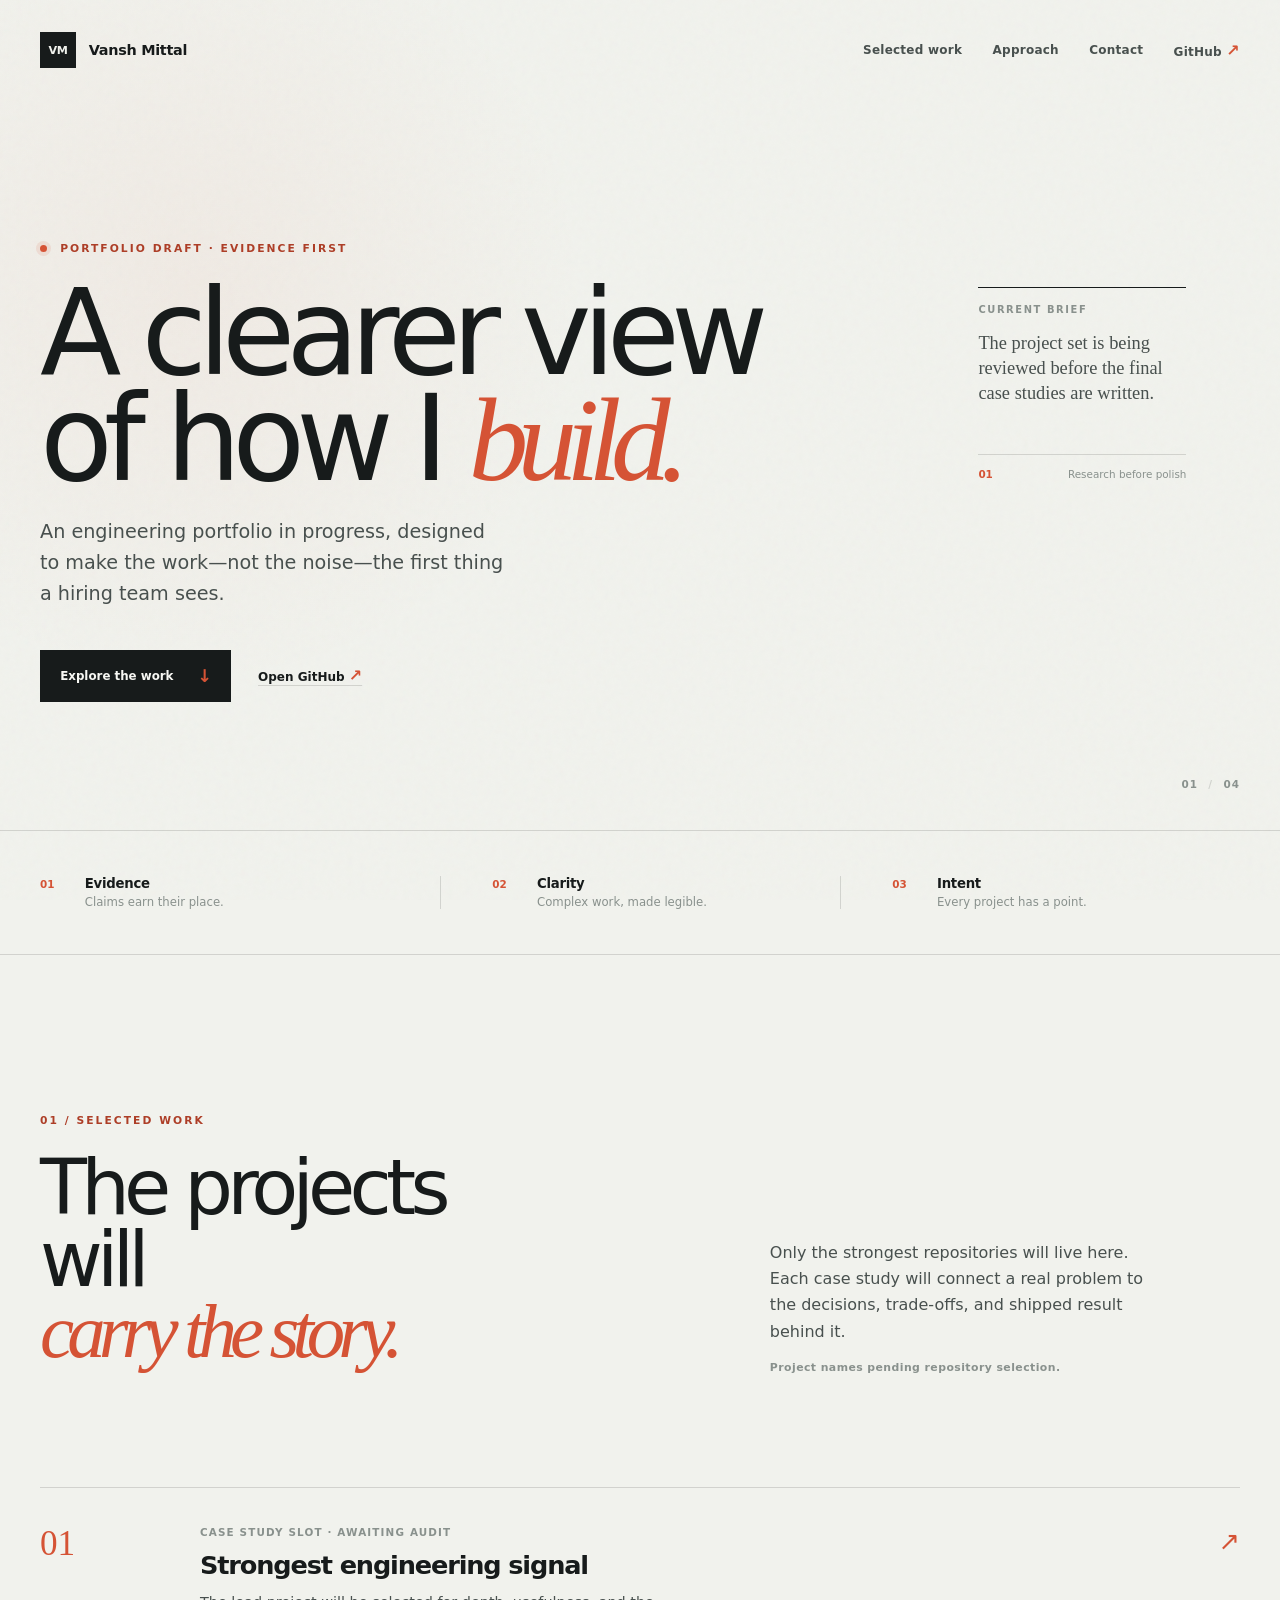
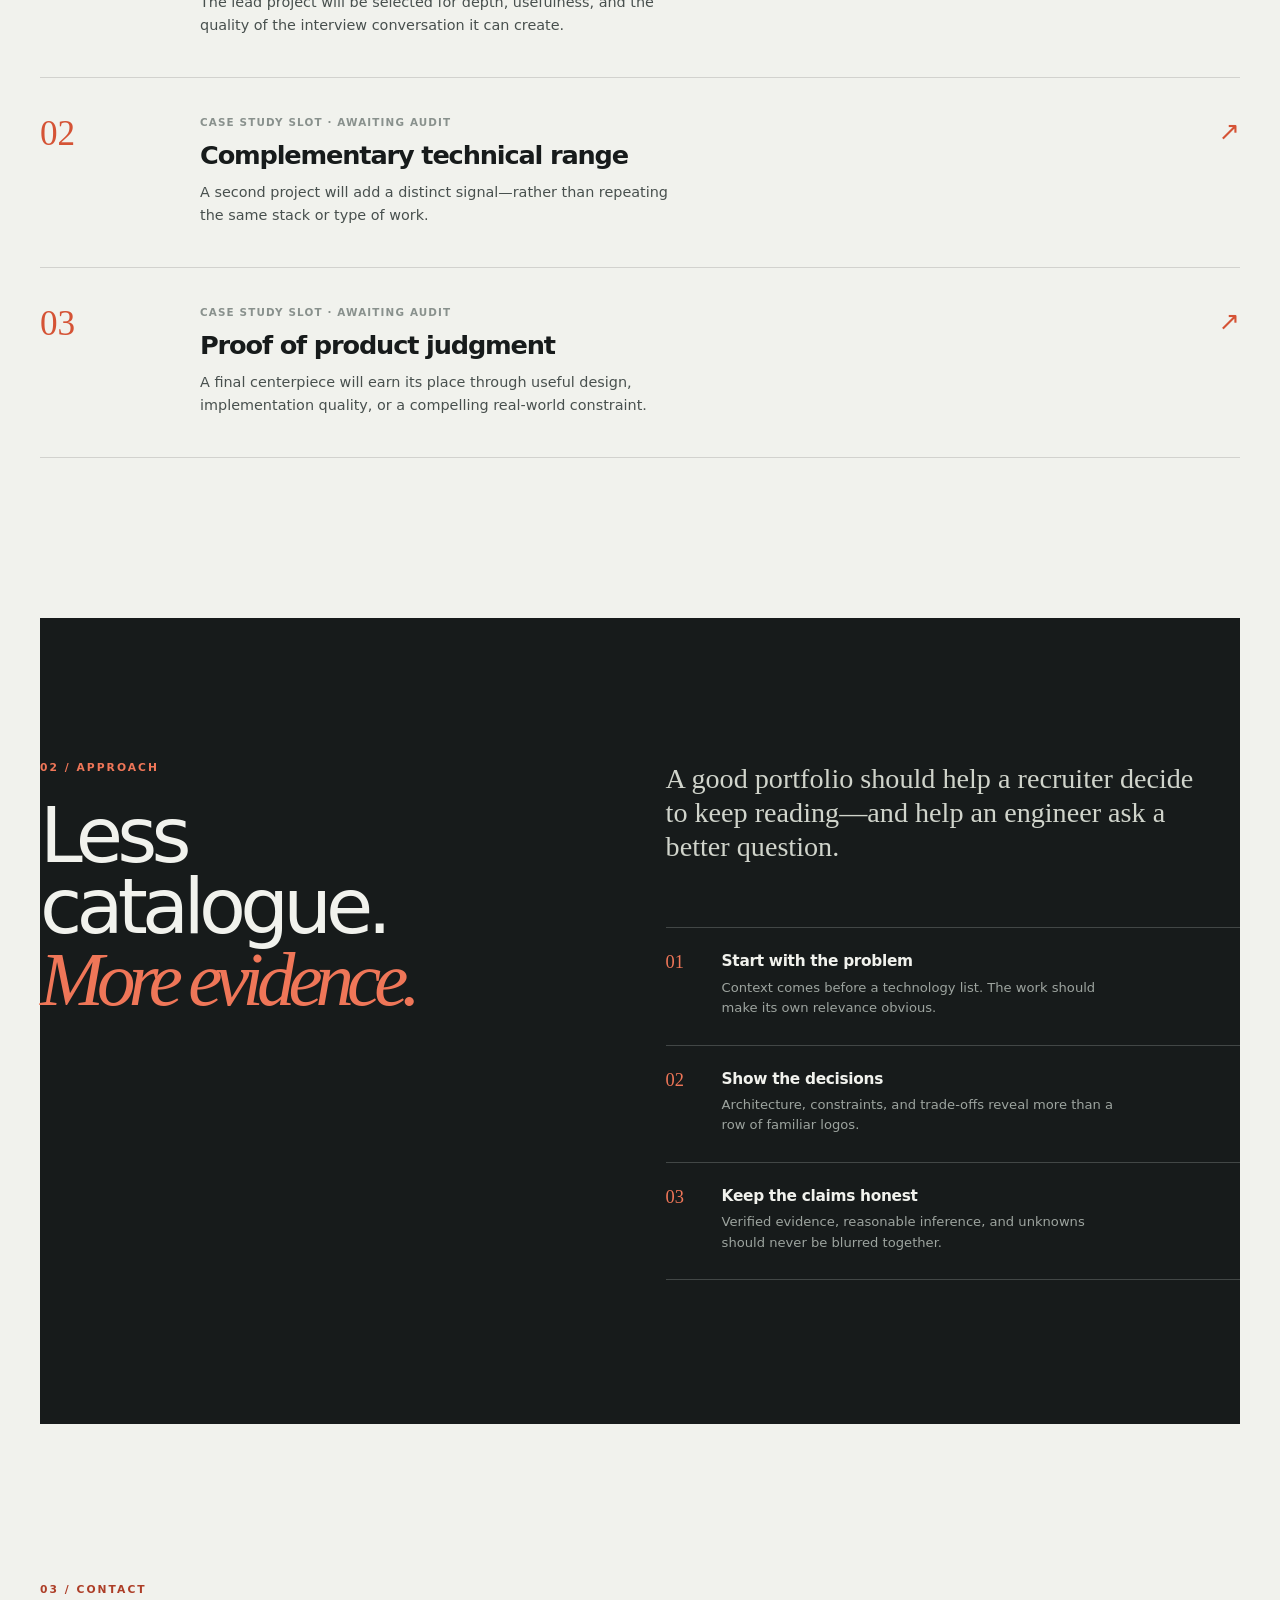
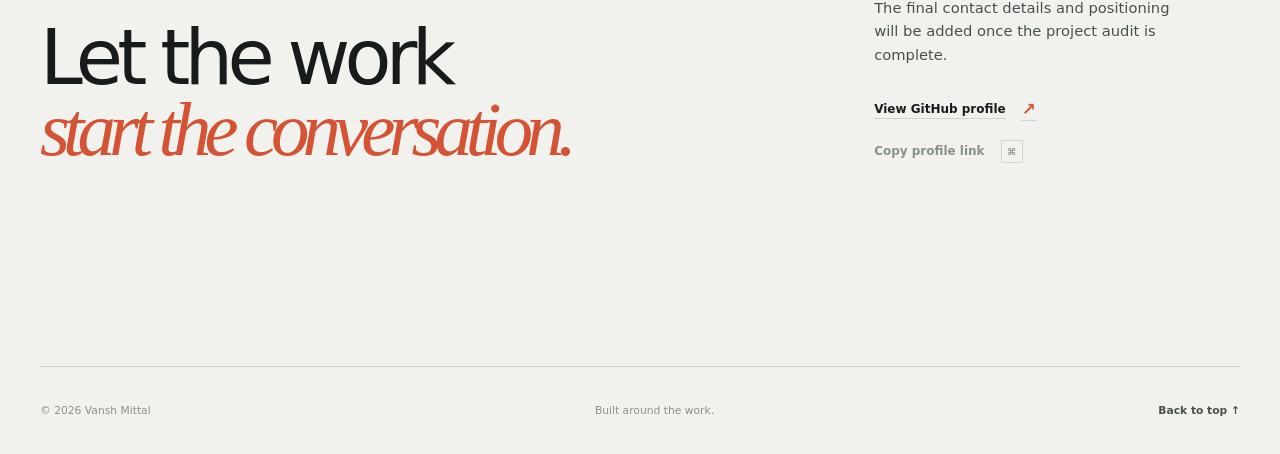
==== index.html @ f39a16a0 "Build evidence-first portfolio shell Co-authored-by: arena-agent <297053741+arena-agent@users.norepl" ====
<!doctype html>
<html lang="en">
  <head>
    <meta charset="UTF-8" />
    <meta name="viewport" content="width=device-width, initial-scale=1.0" />
    <meta name="description" content="Vansh Mittal — an evidence-first engineering portfolio draft." />
    <title>Vansh Mittal — Engineering Portfolio</title>
    <link rel="stylesheet" href="./styles.css" />
  </head>
  <body>
    <div class="site-shell">
      <a class="skip-link" href="#main-content">Skip to content</a>
      <div class="scroll-progress" aria-hidden="true"><span></span></div>

      <header class="site-header" data-header>
        <a class="brand" href="#top" aria-label="Vansh Mittal home">
          <span class="brand-mark">VM</span>
          <span class="brand-name">Vansh Mittal</span>
        </a>

        <button class="menu-toggle" type="button" aria-expanded="false" aria-controls="site-nav">
          <span class="sr-only">Toggle navigation</span>
          <span></span><span></span>
        </button>

        <nav class="site-nav" id="site-nav" aria-label="Primary navigation">
          <a class="nav-link is-active" href="#work">Selected work</a>
          <a class="nav-link" href="#approach">Approach</a>
          <a class="nav-link" href="#contact">Contact</a>
          <a class="nav-link nav-link--external" href="https://github.com/Vansh-22f300" target="_blank" rel="noreferrer">
            GitHub <span aria-hidden="true">↗</span>
          </a>
        </nav>
      </header>

      <main id="main-content">
        <section class="hero section-grid" id="top" aria-labelledby="hero-title">
          <div class="hero-copy reveal">
            <p class="eyebrow"><span class="status-dot"></span> Portfolio draft · evidence first</p>
            <h1 id="hero-title">A clearer view of how I <em>build.</em></h1>
            <p class="hero-intro">
              An engineering portfolio in progress, designed to make the work—not the noise—the first thing a hiring team sees.
            </p>
            <div class="hero-actions">
              <a class="button button--primary" href="#work">Explore the work <span aria-hidden="true">↓</span></a>
              <a class="text-link" href="https://github.com/Vansh-22f300" target="_blank" rel="noreferrer">Open GitHub <span aria-hidden="true">↗</span></a>
            </div>
          </div>

          <div class="hero-aside reveal reveal--delay-1" aria-label="Portfolio status">
            <div class="aside-rule"></div>
            <p class="aside-label">Current brief</p>
            <p class="aside-copy">The project set is being reviewed before the final case studies are written.</p>
            <div class="aside-meta">
              <span>01</span>
              <span>Research before polish</span>
            </div>
          </div>

          <div class="hero-index" aria-hidden="true">01 <span>/</span> 04</div>
        </section>

        <section class="signal-strip" aria-label="Portfolio principles">
          <div class="signal-item"><span>01</span><strong>Evidence</strong><small>Claims earn their place.</small></div>
          <div class="signal-item"><span>02</span><strong>Clarity</strong><small>Complex work, made legible.</small></div>
          <div class="signal-item"><span>03</span><strong>Intent</strong><small>Every project has a point.</small></div>
        </section>

        <section class="work section-grid" id="work" aria-labelledby="work-title">
          <div class="section-heading reveal">
            <p class="eyebrow">01 / Selected work</p>
            <h2 id="work-title">The projects will<br /><em>carry the story.</em></h2>
          </div>
          <div class="section-intro reveal reveal--delay-1">
            <p>Only the strongest repositories will live here. Each case study will connect a real problem to the decisions, trade-offs, and shipped result behind it.</p>
            <p class="muted-note">Project names pending repository selection.</p>
          </div>

          <div class="project-list" aria-live="polite">
            <article class="project-card project-card--pending reveal">
              <div class="project-number">01</div>
              <div class="project-content">
                <p class="project-kicker">Case study slot · awaiting audit</p>
                <h3>Strongest engineering signal</h3>
                <p>The lead project will be selected for depth, usefulness, and the quality of the interview conversation it can create.</p>
              </div>
              <div class="project-arrow" aria-hidden="true">↗</div>
            </article>

            <article class="project-card project-card--pending reveal reveal--delay-1">
              <div class="project-number">02</div>
              <div class="project-content">
                <p class="project-kicker">Case study slot · awaiting audit</p>
                <h3>Complementary technical range</h3>
                <p>A second project will add a distinct signal—rather than repeating the same stack or type of work.</p>
              </div>
              <div class="project-arrow" aria-hidden="true">↗</div>
            </article>

            <article class="project-card project-card--pending reveal reveal--delay-2">
              <div class="project-number">03</div>
              <div class="project-content">
                <p class="project-kicker">Case study slot · awaiting audit</p>
                <h3>Proof of product judgment</h3>
                <p>A final centerpiece will earn its place through useful design, implementation quality, or a compelling real-world constraint.</p>
              </div>
              <div class="project-arrow" aria-hidden="true">↗</div>
            </article>
          </div>
        </section>

        <section class="approach section-grid" id="approach" aria-labelledby="approach-title">
          <div class="section-heading reveal">
            <p class="eyebrow">02 / Approach</p>
            <h2 id="approach-title">Less catalogue.<br /><em>More evidence.</em></h2>
          </div>
          <div class="approach-body reveal reveal--delay-1">
            <p class="approach-lede">A good portfolio should help a recruiter decide to keep reading—and help an engineer ask a better question.</p>
            <div class="principle-list">
              <div class="principle"><span>01</span><div><h3>Start with the problem</h3><p>Context comes before a technology list. The work should make its own relevance obvious.</p></div></div>
              <div class="principle"><span>02</span><div><h3>Show the decisions</h3><p>Architecture, constraints, and trade-offs reveal more than a row of familiar logos.</p></div></div>
              <div class="principle"><span>03</span><div><h3>Keep the claims honest</h3><p>Verified evidence, reasonable inference, and unknowns should never be blurred together.</p></div></div>
            </div>
          </div>
        </section>

        <section class="contact section-grid" id="contact" aria-labelledby="contact-title">
          <div class="contact-copy reveal">
            <p class="eyebrow">03 / Contact</p>
            <h2 id="contact-title">Let the work<br /><em>start the conversation.</em></h2>
          </div>
          <div class="contact-card reveal reveal--delay-1">
            <p>The final contact details and positioning will be added once the project audit is complete.</p>
            <a class="contact-link" href="https://github.com/Vansh-22f300" target="_blank" rel="noreferrer">View GitHub profile <span aria-hidden="true">↗</span></a>
            <button class="copy-button" type="button" data-copy="https://github.com/Vansh-22f300">Copy profile link <span aria-hidden="true">⌘</span></button>
            <span class="copy-feedback" role="status" aria-live="polite"></span>
          </div>
        </section>
      </main>

      <footer class="site-footer">
        <span>© <span data-year></span> Vansh Mittal</span>
        <span>Built around the work.</span>
        <a href="#top">Back to top ↑</a>
      </footer>
    </div>

    <script src="./script.js"></script>
  </body>
</html>
---- styles.css ----
:root {
  --ink: #171b1b;
  --ink-soft: #48504e;
  --muted: #89918d;
  --paper: #f1f2ed;
  --paper-deep: #e5e8e1;
  --surface: #f8f8f4;
  --line: rgba(23, 27, 27, 0.14);
  --accent: #d55335;
  --accent-deep: #ad3e27;
  --accent-wash: rgba(213, 83, 53, 0.11);
  --serif: Georgia, 'Times New Roman', serif;
  --sans: Inter, ui-sans-serif, system-ui, -apple-system, BlinkMacSystemFont, 'Segoe UI', sans-serif;
  --max-width: 1240px;
}

* { box-sizing: border-box; }

html { scroll-behavior: smooth; }

body {
  margin: 0;
  color: var(--ink);
  background:
    radial-gradient(circle at 15% 8%, rgba(213, 83, 53, 0.05), transparent 25rem),
    var(--paper);
  font-family: var(--sans);
  -webkit-font-smoothing: antialiased;
}

body::before {
  position: fixed;
  inset: 0;
  z-index: -1;
  pointer-events: none;
  content: '';
  opacity: 0.19;
  background-image: url("data:image/svg+xml,%3Csvg viewBox='0 0 160 160' xmlns='http://www.w3.org/2000/svg'%3E%3Cfilter id='n'%3E%3CfeTurbulence type='fractalNoise' baseFrequency='.9' numOctaves='3' stitchTiles='stitch'/%3E%3C/filter%3E%3Crect width='100%25' height='100%25' filter='url(%23n)' opacity='.15'/%3E%3C/svg%3E");
  mix-blend-mode: multiply;
}

a { color: inherit; }
button, a { -webkit-tap-highlight-color: transparent; }
button { font: inherit; }

.sr-only {
  position: absolute;
  width: 1px;
  height: 1px;
  padding: 0;
  margin: -1px;
  overflow: hidden;
  clip: rect(0, 0, 0, 0);
  white-space: nowrap;
  border: 0;
}

.skip-link {
  position: fixed;
  top: 1rem;
  left: 1rem;
  z-index: 100;
  padding: 0.75rem 1rem;
  color: var(--surface);
  background: var(--ink);
  transform: translateY(-160%);
  transition: transform 180ms ease;
}

.skip-link:focus { transform: translateY(0); }

.site-shell { overflow: clip; }

.scroll-progress {
  position: fixed;
  inset: 0 0 auto;
  z-index: 20;
  height: 3px;
  pointer-events: none;
}

.scroll-progress span {
  display: block;
  width: 0;
  height: 100%;
  background: var(--accent);
  transition: width 80ms linear;
}

.site-header {
  position: relative;
  z-index: 10;
  display: flex;
  align-items: center;
  justify-content: space-between;
  width: min(var(--max-width), calc(100% - 5rem));
  min-height: 6.25rem;
  margin: 0 auto;
}

.brand, .site-nav, .hero-actions, .aside-meta, .site-footer, .contact-link, .copy-button {
  display: flex;
  align-items: center;
}

.brand { gap: 0.8rem; text-decoration: none; }

.brand-mark {
  display: grid;
  width: 2.25rem;
  height: 2.25rem;
  color: var(--paper);
  background: var(--ink);
  place-items: center;
  font-size: 0.7rem;
  font-weight: 800;
  letter-spacing: -0.04em;
}

.brand-name { font-size: 0.9rem; font-weight: 700; letter-spacing: -0.02em; }

.site-nav { gap: 1.9rem; }

.nav-link {
  position: relative;
  color: var(--ink-soft);
  font-size: 0.75rem;
  font-weight: 650;
  letter-spacing: 0.02em;
  text-decoration: none;
  transition: color 180ms ease;
}

.nav-link::after {
  position: absolute;
  right: 0;
  bottom: -0.55rem;
  left: 0;
  height: 1px;
  content: '';
  background: var(--accent);
  transform: scaleX(0);
  transform-origin: right;
  transition: transform 180ms ease;
}

.nav-link:hover, .nav-link.is-active { color: var(--ink); }
.nav-link:hover::after, .nav-link.is-active::after { transform: scaleX(1); transform-origin: left; }
.nav-link--external span, .text-link span { color: var(--accent); font-size: 1rem; }

.menu-toggle { display: none; }

.section-grid {
  display: grid;
  grid-template-columns: repeat(12, 1fr);
  column-gap: clamp(1.5rem, 4vw, 4.75rem);
  width: min(var(--max-width), calc(100% - 5rem));
  margin: 0 auto;
}

.hero {
  position: relative;
  align-items: end;
  min-height: min(730px, calc(100vh - 6.25rem));
  padding: 7.5rem 0 8rem;
}

.hero-copy { grid-column: 1 / span 8; max-width: 820px; }
.eyebrow { margin: 0 0 1.55rem; color: var(--accent-deep); font-size: 0.67rem; font-weight: 800; letter-spacing: 0.19em; line-height: 1.2; text-transform: uppercase; }
.status-dot { display: inline-block; width: 0.45rem; height: 0.45rem; margin-right: 0.45rem; border-radius: 50%; background: var(--accent); box-shadow: 0 0 0 4px var(--accent-wash); }

h1, h2, h3, p { margin-top: 0; }

h1, h2 {
  margin-bottom: 1.5rem;
  font-weight: 500;
  letter-spacing: -0.075em;
}

h1 { max-width: 800px; font-size: clamp(4.2rem, 9.3vw, 8.25rem); line-height: 0.89; }
h1 em, h2 em { color: var(--accent); font-family: var(--serif); font-weight: 400; letter-spacing: -0.09em; }

.hero-intro {
  max-width: 29rem;
  margin-bottom: 2.5rem;
  color: var(--ink-soft);
  font-size: clamp(1rem, 1.5vw, 1.23rem);
  line-height: 1.6;
}

.hero-actions { gap: 1.7rem; }
.button {
  display: inline-flex;
  align-items: center;
  gap: 1.5rem;
  padding: 0.95rem 1.1rem 0.95rem 1.2rem;
  border: 1px solid var(--ink);
  font-size: 0.74rem;
  font-weight: 750;
  text-decoration: none;
  transition: background 180ms ease, color 180ms ease, transform 180ms ease;
}
.button--primary { color: var(--surface); background: var(--ink); }
.button--primary:hover { color: var(--ink); background: transparent; transform: translateY(-2px); }
.button--primary span { color: var(--accent); font-size: 1.1rem; }
.text-link { color: var(--ink); font-size: 0.75rem; font-weight: 700; text-underline-offset: 4px; text-decoration-color: var(--line); }
.text-link:hover { text-decoration-color: var(--accent); }

.hero-aside { grid-column: 10 / -1; align-self: start; max-width: 13rem; margin-top: 4.2rem; }
.aside-rule { width: 100%; height: 1px; margin-bottom: 1rem; background: var(--ink); }
.aside-label { margin-bottom: 1rem; color: var(--muted); font-size: 0.62rem; font-weight: 800; letter-spacing: 0.16em; text-transform: uppercase; }
.aside-copy { color: var(--ink-soft); font-family: var(--serif); font-size: 1.15rem; line-height: 1.35; }
.aside-meta { justify-content: space-between; gap: 0.75rem; margin-top: 3rem; padding-top: 0.85rem; border-top: 1px solid var(--line); color: var(--muted); font-size: 0.65rem; }
.aside-meta span:first-child { color: var(--accent); font-weight: 800; }
.hero-index { position: absolute; right: 0; bottom: 2.5rem; color: var(--muted); font-size: 0.65rem; font-weight: 700; letter-spacing: 0.1em; }
.hero-index span { margin: 0 0.35rem; color: var(--line); }

.signal-strip {
  display: grid;
  grid-template-columns: repeat(3, 1fr);
  width: 100%;
  padding: 2.8rem max(2.5rem, calc((100vw - var(--max-width)) / 2));
  border-top: 1px solid var(--line);
  border-bottom: 1px solid var(--line);
}
.signal-item { display: grid; grid-template-columns: 2rem 1fr; column-gap: 0.8rem; align-items: baseline; }
.signal-item + .signal-item { border-left: 1px solid var(--line); padding-left: clamp(1rem, 4vw, 4rem); }
.signal-item span { grid-row: span 2; color: var(--accent); font-size: 0.65rem; font-weight: 800; }
.signal-item strong { font-size: 0.83rem; letter-spacing: -0.02em; }
.signal-item small { color: var(--muted); font-size: 0.73rem; margin-top: 0.25rem; }

.work { padding-top: 10rem; padding-bottom: 10rem; }
.section-heading { grid-column: 1 / span 5; }
h2 { font-size: clamp(3.1rem, 6vw, 5.6rem); line-height: 0.93; }
.section-intro { grid-column: 8 / -1; align-self: end; padding-bottom: 0.4rem; }
.section-intro > p:first-child { max-width: 25rem; color: var(--ink-soft); font-size: 1rem; line-height: 1.65; }
.muted-note { color: var(--muted); font-size: 0.68rem; font-weight: 700; letter-spacing: 0.04em; }
.project-list { grid-column: 1 / -1; margin-top: 6rem; }
.project-card {
  position: relative;
  display: grid;
  grid-template-columns: 8rem 1fr 3rem;
  gap: 2rem;
  align-items: start;
  padding: 2.35rem 0 2.5rem;
  border-top: 1px solid var(--line);
  transition: padding 220ms ease, background 220ms ease;
}
.project-card:last-child { border-bottom: 1px solid var(--line); }
.project-card:hover { padding-right: 1.25rem; padding-left: 1.25rem; background: rgba(255, 255, 255, 0.25); }
.project-number { color: var(--accent); font-family: var(--serif); font-size: 2.2rem; line-height: 1; }
.project-kicker { margin-bottom: 0.75rem; color: var(--muted); font-size: 0.65rem; font-weight: 750; letter-spacing: 0.11em; text-transform: uppercase; }
.project-content h3 { margin-bottom: 0.7rem; font-size: clamp(1.4rem, 2vw, 2rem); letter-spacing: -0.045em; }
.project-content > p:last-child { max-width: 31rem; margin-bottom: 0; color: var(--ink-soft); font-size: 0.9rem; line-height: 1.6; }
.project-arrow { justify-self: end; color: var(--accent); font-size: 1.6rem; transition: transform 180ms ease; }
.project-card:hover .project-arrow { transform: translate(0.25rem, -0.25rem); }

.approach { padding: 9rem 0; background: var(--ink); color: var(--paper); }
.approach::before { position: absolute; }
.approach .section-heading { grid-column: 1 / span 5; }
.approach h2 em { color: #ef7658; }
.approach .eyebrow { color: #ef7658; }
.approach-body { grid-column: 7 / -1; }
.approach-lede { max-width: 34rem; margin-bottom: 4rem; color: #d0d4cb; font-family: var(--serif); font-size: clamp(1.45rem, 2.2vw, 2.25rem); line-height: 1.2; }
.principle-list { border-top: 1px solid rgba(241, 242, 237, 0.2); }
.principle { display: grid; grid-template-columns: 2.5rem 1fr; gap: 1rem; padding: 1.5rem 0 1.65rem; border-bottom: 1px solid rgba(241, 242, 237, 0.2); }
.principle > span { color: #ef7658; font-family: var(--serif); font-size: 1.15rem; }
.principle h3 { margin-bottom: 0.45rem; color: var(--paper); font-size: 0.96rem; letter-spacing: -0.02em; }
.principle p { max-width: 25rem; margin-bottom: 0; color: #9da49f; font-size: 0.82rem; line-height: 1.55; }

.contact { align-items: end; padding: 10rem 0 11rem; }
.contact-copy { grid-column: 1 / span 7; }
.contact-card { grid-column: 9 / -1; }
.contact-card > p { max-width: 20rem; margin-bottom: 2rem; color: var(--ink-soft); font-size: 0.92rem; line-height: 1.6; }
.contact-link, .copy-button { width: fit-content; gap: 1rem; border: 0; font-size: 0.75rem; font-weight: 750; text-decoration: none; }
.contact-link { margin-bottom: 1.35rem; color: var(--ink); text-decoration: underline; text-decoration-color: var(--line); text-underline-offset: 5px; }
.contact-link:hover { text-decoration-color: var(--accent); }
.contact-link span { color: var(--accent); font-size: 1.05rem; }
.copy-button { padding: 0; color: var(--muted); background: transparent; cursor: pointer; }
.copy-button:hover { color: var(--ink); }
.copy-button span { display: inline-grid; width: 1.4rem; height: 1.4rem; border: 1px solid var(--line); place-items: center; font-size: 0.6rem; }
.copy-feedback { display: block; min-height: 1rem; margin-top: 0.7rem; color: var(--accent-deep); font-size: 0.68rem; font-weight: 700; }

.site-footer { justify-content: space-between; width: min(var(--max-width), calc(100% - 5rem)); min-height: 5.5rem; margin: 0 auto; border-top: 1px solid var(--line); color: var(--muted); font-size: 0.67rem; }
.site-footer a { color: var(--ink-soft); font-weight: 700; text-decoration: none; }
.site-footer a:hover { color: var(--accent); }

.reveal { opacity: 0; transform: translateY(18px); transition: opacity 650ms ease, transform 650ms ease; }
.reveal.is-visible { opacity: 1; transform: translateY(0); }
.reveal--delay-1 { transition-delay: 90ms; }
.reveal--delay-2 { transition-delay: 170ms; }

@media (max-width: 820px) {
  .site-header, .section-grid, .site-footer { width: min(100% - 2.5rem, var(--max-width)); }
  .site-header { min-height: 5.25rem; }
  .brand-name { font-size: 0.82rem; }
  .menu-toggle { display: flex; flex-direction: column; gap: 5px; width: 2.25rem; padding: 0.5rem 0; border: 0; background: transparent; cursor: pointer; }
  .menu-toggle > span:not(.sr-only) { display: block; width: 100%; height: 1px; background: var(--ink); transition: transform 180ms ease; }
  .site-header.is-open .menu-toggle > span:nth-last-child(2) { transform: translateY(3px) rotate(45deg); }
  .site-header.is-open .menu-toggle > span:last-child { transform: translateY(-3px) rotate(-45deg); }
  .site-nav { position: absolute; top: 4.7rem; right: 0; left: 0; display: flex; flex-direction: column; align-items: flex-start; gap: 1rem; padding: 1.25rem; border: 1px solid var(--line); background: rgba(248, 248, 244, 0.96); box-shadow: 0 20px 50px rgba(23, 27, 27, 0.1); opacity: 0; pointer-events: none; transform: translateY(-0.5rem); transition: opacity 180ms ease, transform 180ms ease; }
  .site-header.is-open .site-nav { opacity: 1; pointer-events: auto; transform: translateY(0); }
  .nav-link::after { bottom: -0.25rem; }
  .hero { min-height: auto; padding: 6rem 0 7rem; }
  .hero-copy, .section-heading, .section-intro, .approach .section-heading, .approach-body, .contact-copy, .contact-card { grid-column: 1 / -1; }
  .hero-aside { grid-column: 8 / -1; margin-top: 5rem; }
  .hero-index { bottom: 2rem; }
  .signal-strip { grid-template-columns: 1fr; gap: 1.2rem; padding: 2.2rem 1.25rem; }
  .signal-item + .signal-item { padding-top: 1.2rem; padding-left: 0; border-top: 1px solid var(--line); border-left: 0; }
  .work, .approach, .contact { padding-top: 7rem; padding-bottom: 7rem; }
  .section-intro { margin-top: 1.4rem; }
  .project-list { margin-top: 4rem; }
  .project-card { grid-template-columns: 3rem 1fr 1.5rem; gap: 1rem; padding: 1.8rem 0 2rem; }
  .project-card:hover { padding-right: 0.5rem; padding-left: 0.5rem; }
  .project-number { font-size: 1.7rem; }
  .approach-lede { margin-bottom: 3rem; }
  .contact-card { margin-top: 3rem; }
  .site-footer { flex-wrap: wrap; gap: 0.75rem; padding: 1.5rem 0; }
}

@media (max-width: 480px) {
  .site-header, .section-grid, .site-footer { width: calc(100% - 2rem); }
  h1 { font-size: clamp(3.6rem, 18vw, 5.2rem); }
  h2 { font-size: clamp(2.8rem, 14vw, 4.2rem); }
  .hero-aside { grid-column: 5 / -1; }
  .hero-actions { align-items: flex-start; flex-direction: column; gap: 1.15rem; }
  .signal-strip { padding-right: 1rem; padding-left: 1rem; }
  .project-card { grid-template-columns: 2.1rem 1fr 1rem; }
  .project-content h3 { font-size: 1.3rem; }
  .project-arrow { font-size: 1.25rem; }
  .site-footer { align-items: flex-start; flex-direction: column; }
}

@media (prefers-reduced-motion: reduce) {
  html { scroll-behavior: auto; }
  *, *::before, *::after { transition-duration: 0.01ms !important; animation-duration: 0.01ms !important; animation-iteration-count: 1 !important; }
  .reveal { opacity: 1; transform: none; }
}
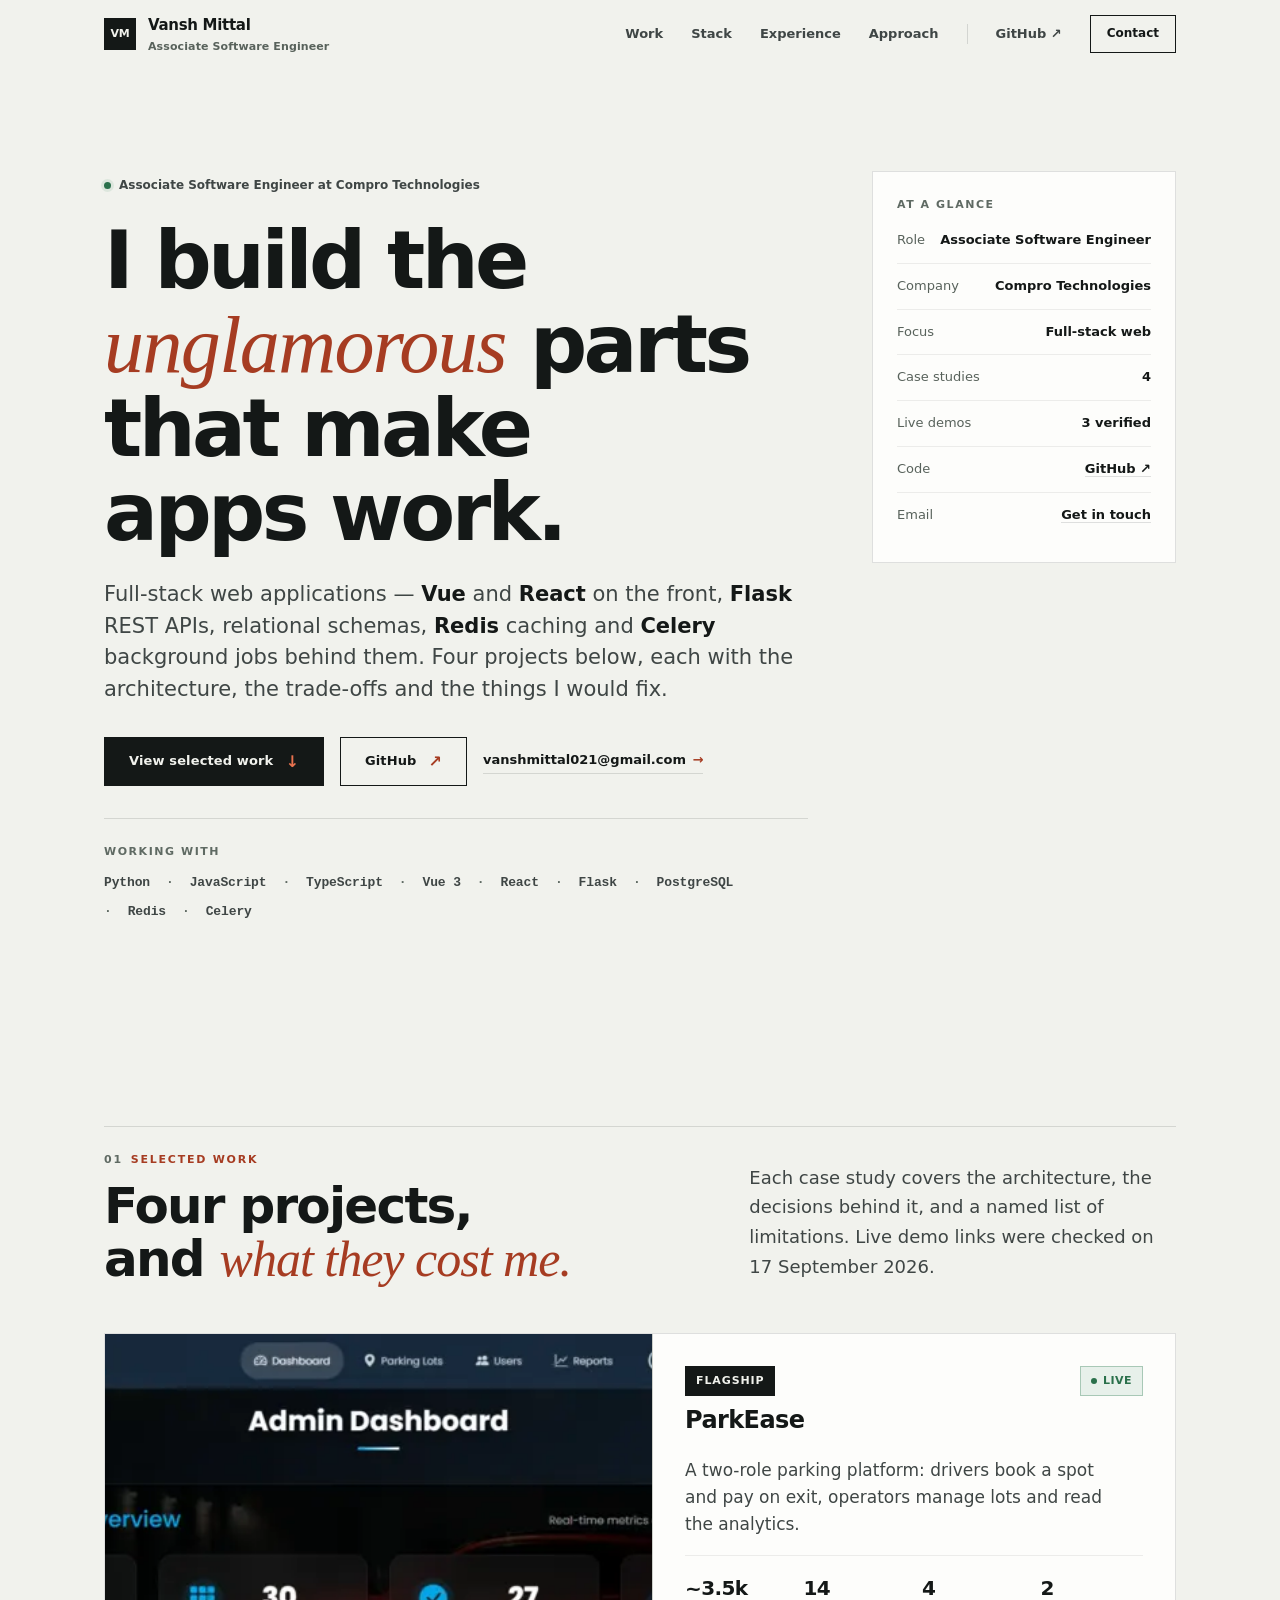
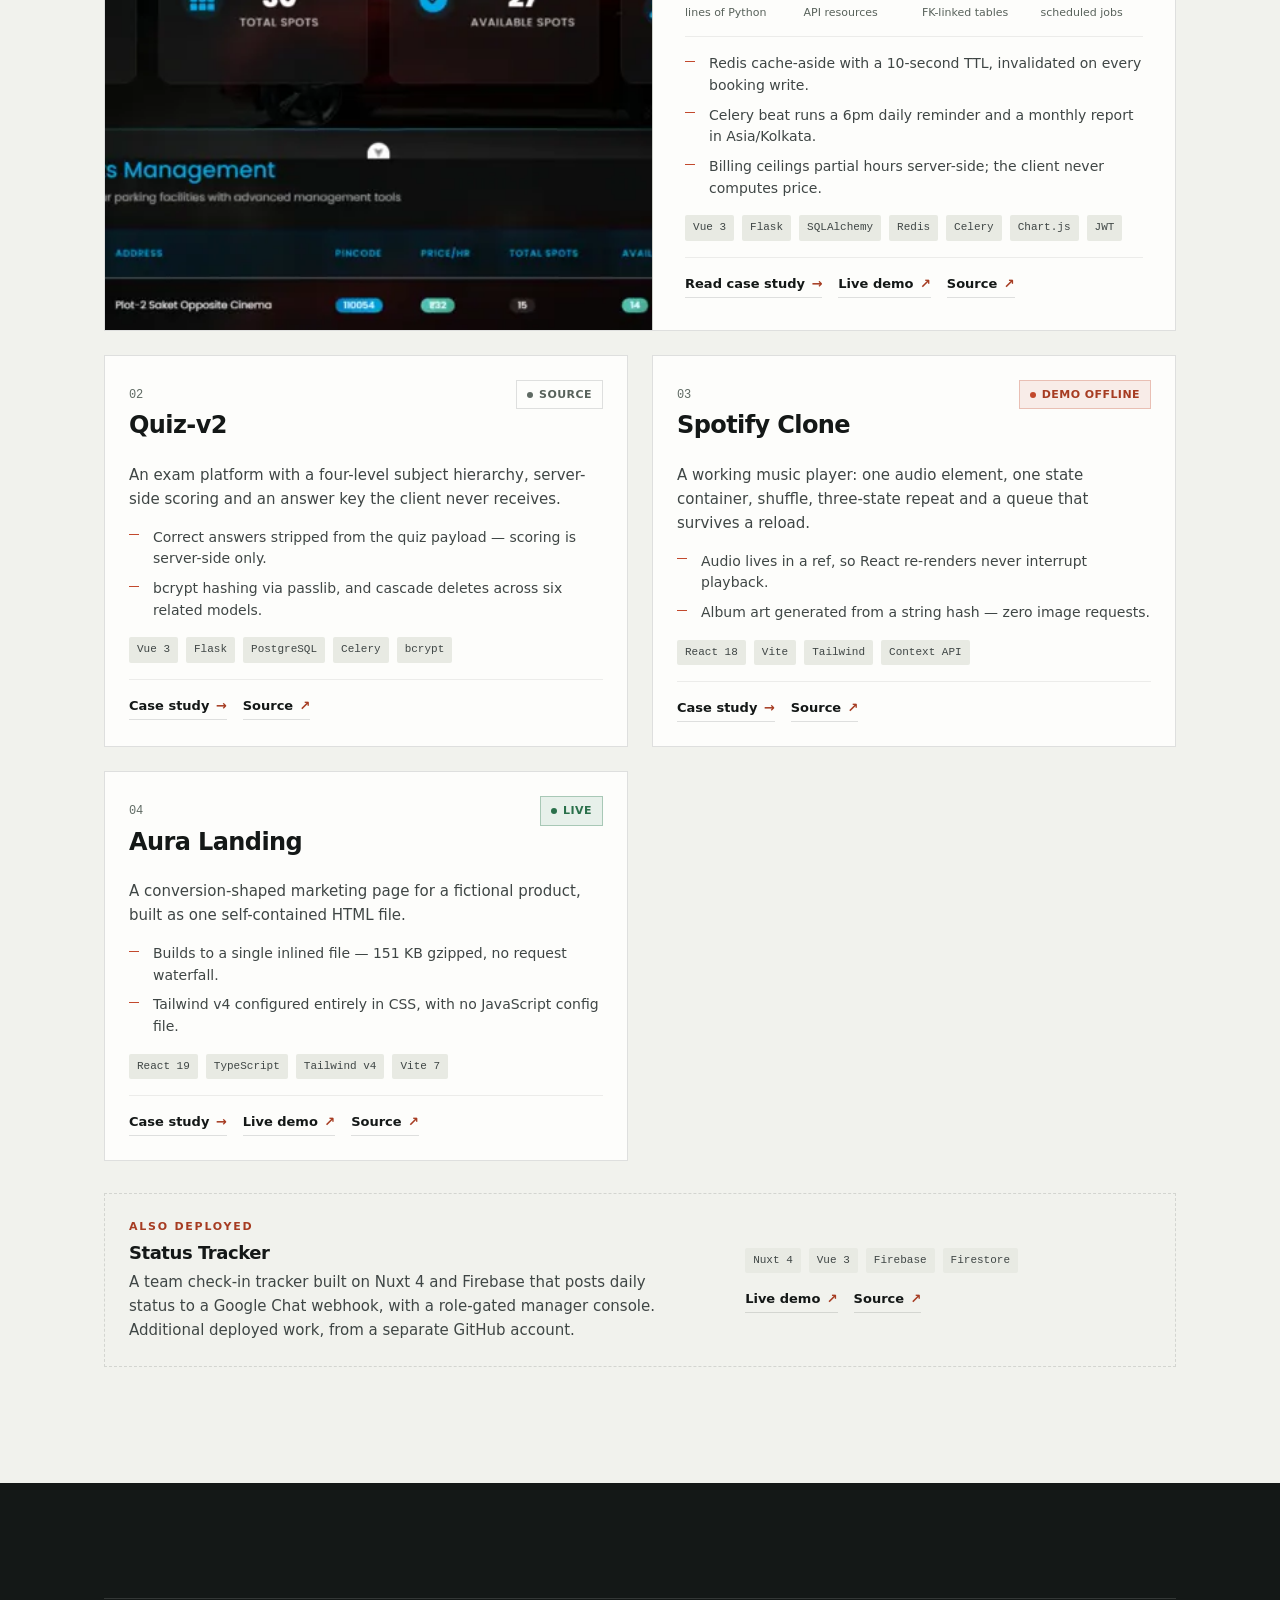
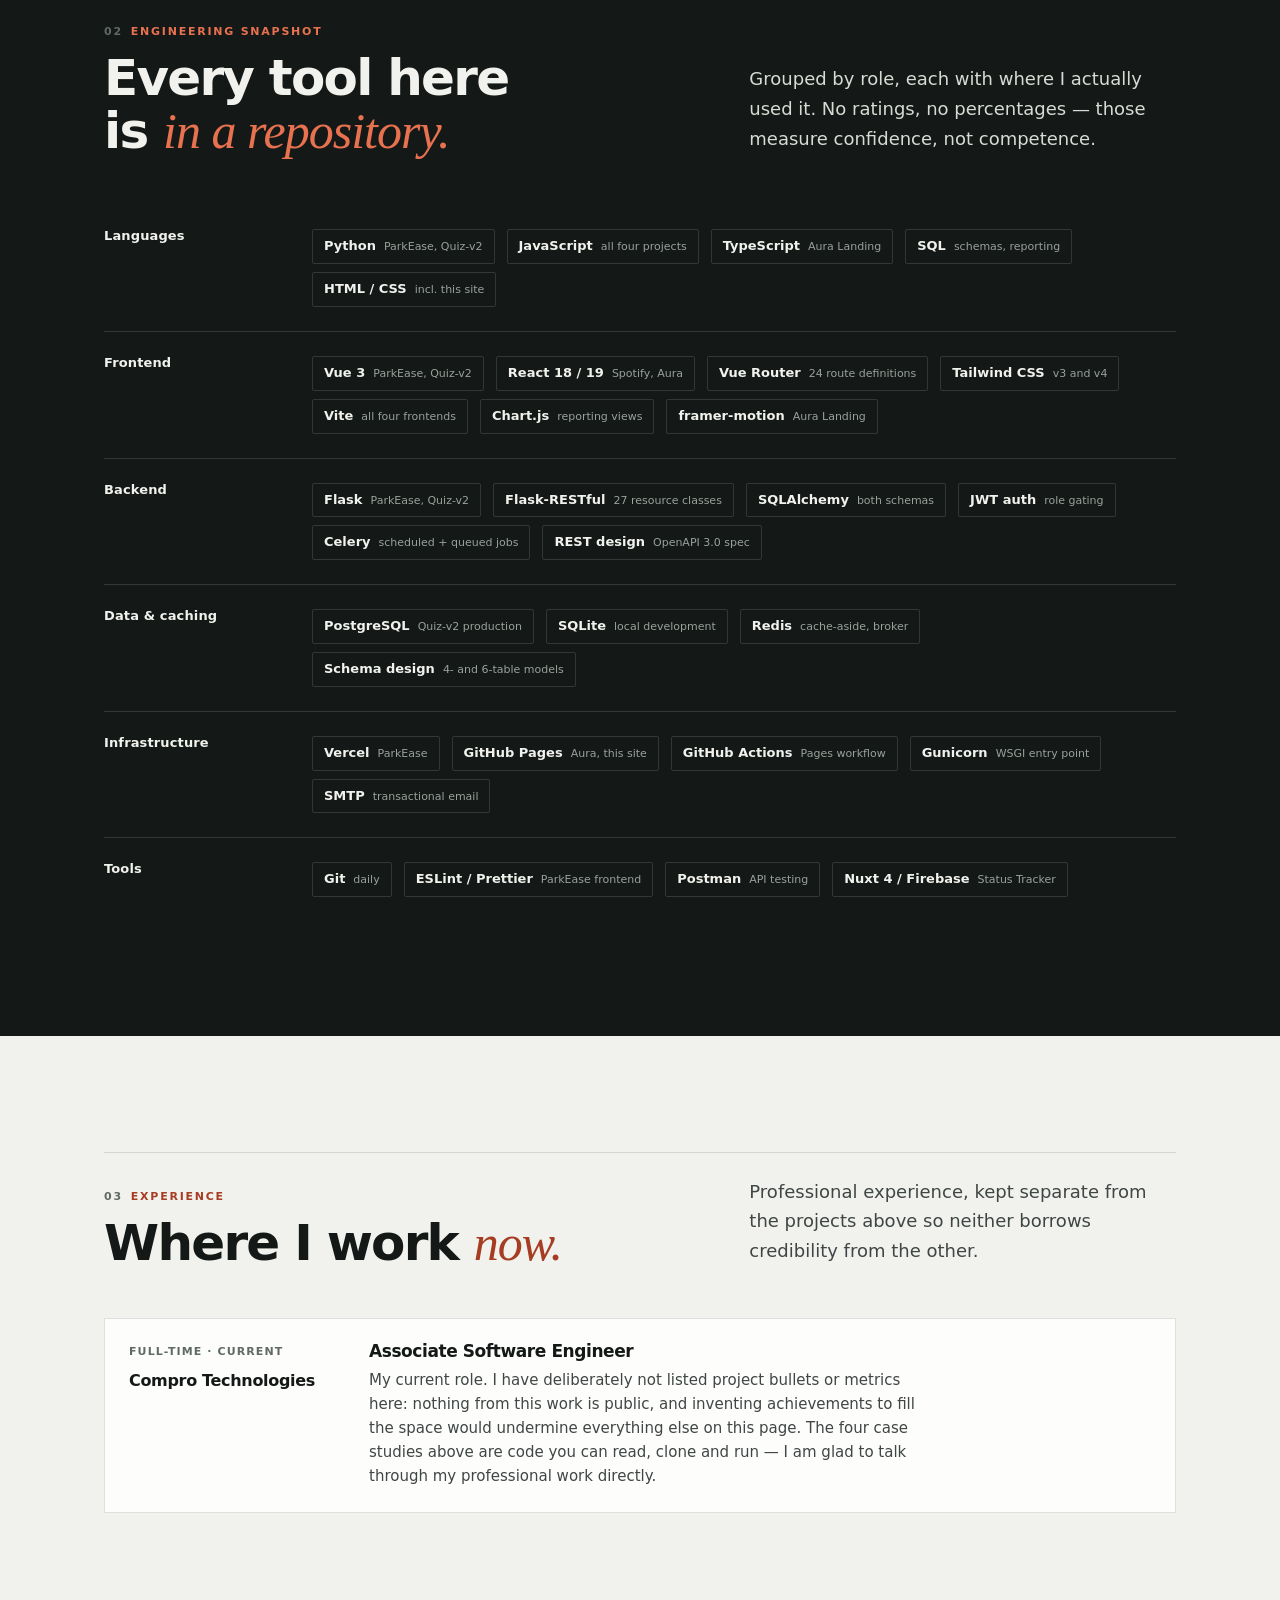
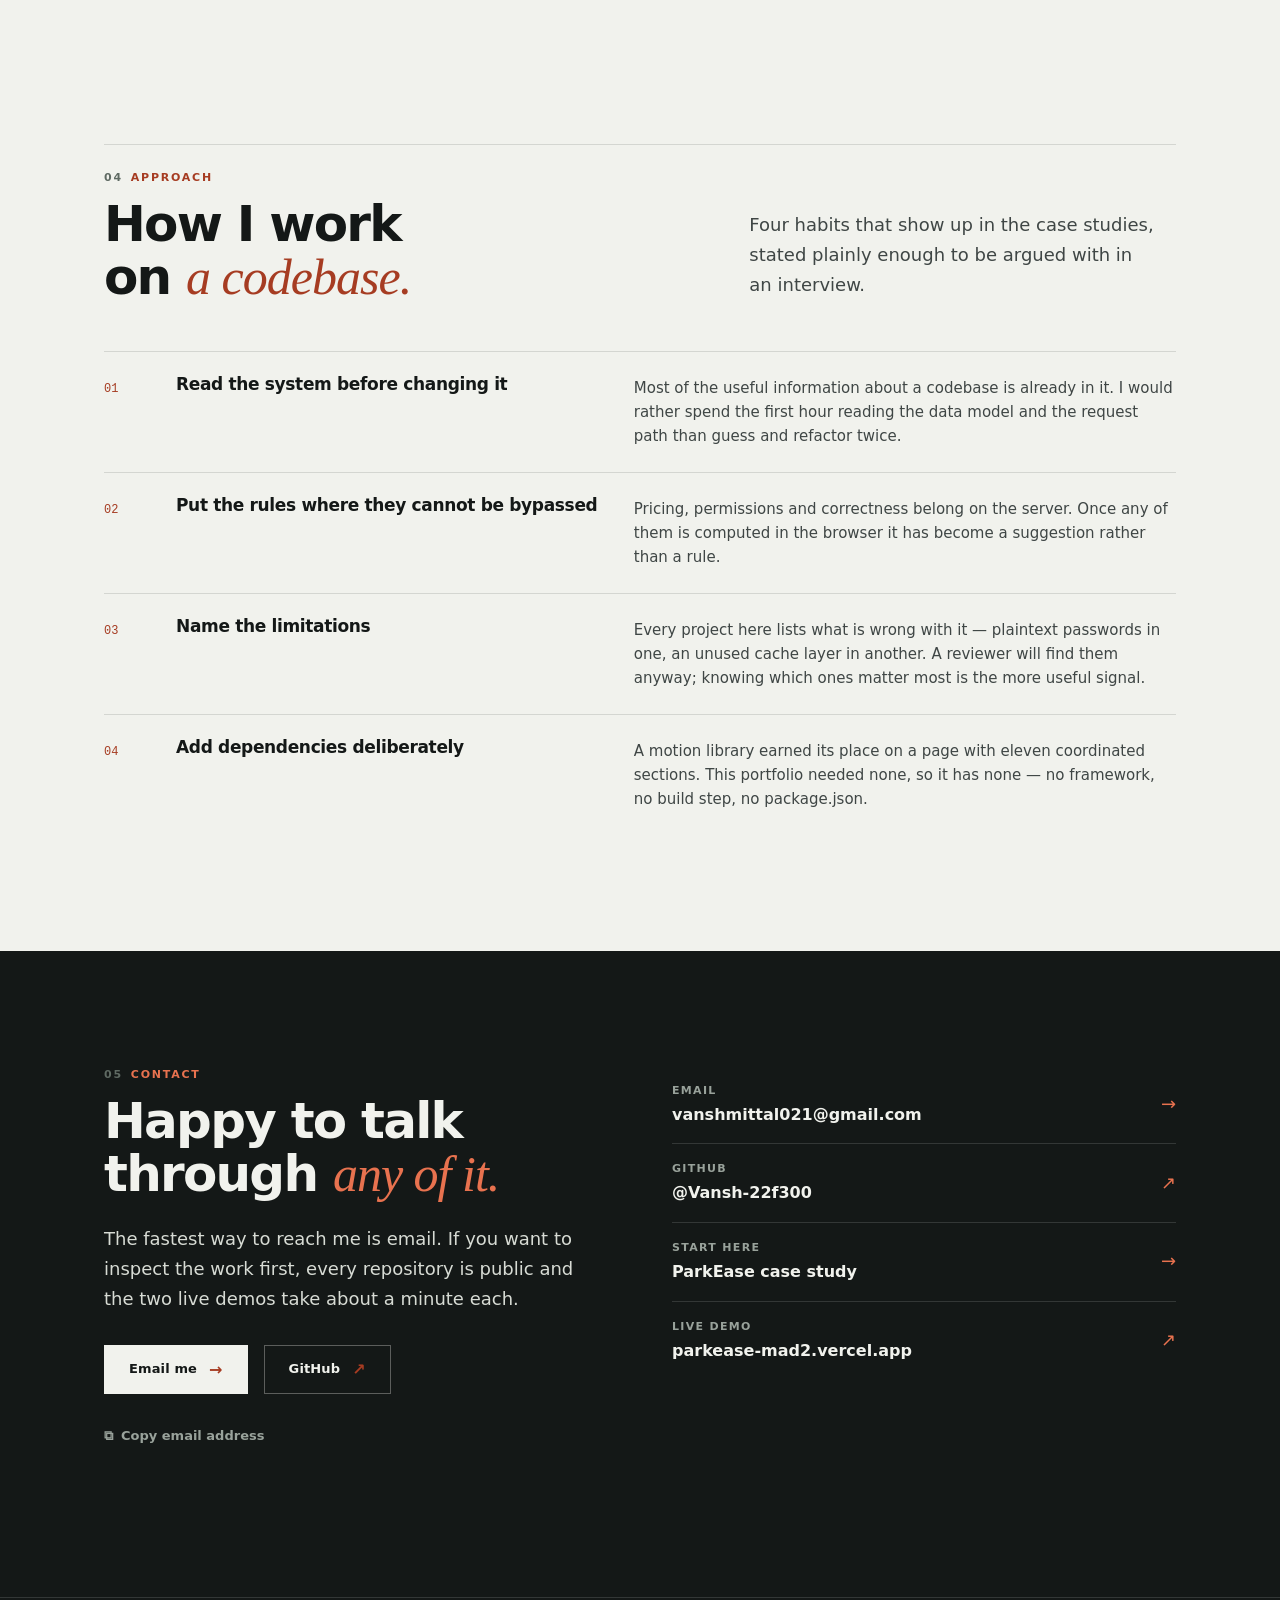
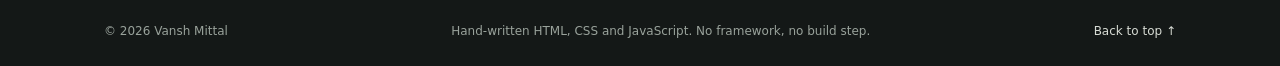
==== commit fb05752a: "Build recruiter-focused engineering portfolio Replace the placeholder shell with a complete static p" ====
--- a/index.html
+++ b/index.html
@@ -1,150 +1,656 @@
 <!doctype html>
-<html lang="en">
-  <head>
-    <meta charset="UTF-8" />
-    <meta name="viewport" content="width=device-width, initial-scale=1.0" />
-    <meta name="description" content="Vansh Mittal — an evidence-first engineering portfolio draft." />
-    <title>Vansh Mittal — Engineering Portfolio</title>
-    <link rel="stylesheet" href="./styles.css" />
-  </head>
-  <body>
-    <div class="site-shell">
-      <a class="skip-link" href="#main-content">Skip to content</a>
-      <div class="scroll-progress" aria-hidden="true"><span></span></div>
-
-      <header class="site-header" data-header>
-        <a class="brand" href="#top" aria-label="Vansh Mittal home">
-          <span class="brand-mark">VM</span>
-          <span class="brand-name">Vansh Mittal</span>
-        </a>
-
-        <button class="menu-toggle" type="button" aria-expanded="false" aria-controls="site-nav">
-          <span class="sr-only">Toggle navigation</span>
-          <span></span><span></span>
-        </button>
-
-        <nav class="site-nav" id="site-nav" aria-label="Primary navigation">
-          <a class="nav-link is-active" href="#work">Selected work</a>
-          <a class="nav-link" href="#approach">Approach</a>
-          <a class="nav-link" href="#contact">Contact</a>
-          <a class="nav-link nav-link--external" href="https://github.com/Vansh-22f300" target="_blank" rel="noreferrer">
-            GitHub <span aria-hidden="true">↗</span>
-          </a>
-        </nav>
-      </header>
-
-      <main id="main-content">
-        <section class="hero section-grid" id="top" aria-labelledby="hero-title">
-          <div class="hero-copy reveal">
-            <p class="eyebrow"><span class="status-dot"></span> Portfolio draft · evidence first</p>
-            <h1 id="hero-title">A clearer view of how I <em>build.</em></h1>
-            <p class="hero-intro">
-              An engineering portfolio in progress, designed to make the work—not the noise—the first thing a hiring team sees.
+<html lang="en" class="no-js">
+<head>
+<meta charset="utf-8">
+<meta name="viewport" content="width=device-width, initial-scale=1">
+
+<title>Vansh Mittal — Associate Software Engineer</title>
+<meta name="description" content="Vansh Mittal, Associate Software Engineer at Compro Technologies. Full-stack web applications built with Vue, React, Flask REST APIs, PostgreSQL, Redis caching and Celery background jobs. Four engineering case studies with verified evidence.">
+<meta name="author" content="Vansh Mittal">
+<link rel="canonical" href="https://vansh-22f300.github.io/Portfolio-Sept26/">
+
+<meta property="og:type" content="website">
+<meta property="og:site_name" content="Vansh Mittal — Engineering Portfolio">
+<meta property="og:title" content="Vansh Mittal — Associate Software Engineer">
+<meta property="og:description" content="Full-stack web applications: Vue and React frontends, Flask REST APIs, relational schemas, Redis caching and Celery background jobs. Four case studies with verified evidence.">
+<meta property="og:url" content="https://vansh-22f300.github.io/Portfolio-Sept26/">
+<meta property="og:image" content="https://vansh-22f300.github.io/Portfolio-Sept26/assets/og-card.png">
+<meta property="og:image:alt" content="Vansh Mittal — Associate Software Engineer. Vue, React, Flask, PostgreSQL, Redis, Celery.">
+<meta property="og:image:width" content="1200">
+<meta property="og:image:height" content="630">
+<meta property="og:locale" content="en_US">
+
+<meta name="twitter:card" content="summary_large_image">
+<meta name="twitter:title" content="Vansh Mittal — Associate Software Engineer">
+<meta name="twitter:description" content="Full-stack web applications: Vue and React frontends, Flask REST APIs, Redis caching and Celery background jobs. Four case studies with verified evidence.">
+<meta name="twitter:image" content="https://vansh-22f300.github.io/Portfolio-Sept26/assets/og-card.png">
+
+<meta name="theme-color" content="#f1f2ed" media="(prefers-color-scheme: light)">
+<meta name="theme-color" content="#141817" media="(prefers-color-scheme: dark)">
+
+<link rel="icon" href="assets/favicon.svg" type="image/svg+xml">
+<link rel="stylesheet" href="styles.css">
+
+<script type="application/ld+json">
+{
+  "@context": "https://schema.org",
+  "@graph": [
+    {
+      "@type": "Person",
+      "@id": "https://vansh-22f300.github.io/Portfolio-Sept26/#person",
+      "name": "Vansh Mittal",
+      "jobTitle": "Associate Software Engineer",
+      "email": "mailto:vanshmittal021@gmail.com",
+      "url": "https://vansh-22f300.github.io/Portfolio-Sept26/",
+      "worksFor": { "@type": "Organization", "name": "Compro Technologies" },
+      "sameAs": ["https://github.com/Vansh-22f300"],
+      "knowsAbout": [
+        "Python", "JavaScript", "TypeScript", "SQL", "Vue.js", "React",
+        "Flask", "REST API design", "SQLAlchemy", "PostgreSQL", "Redis", "Celery"
+      ]
+    },
+    {
+      "@type": "WebSite",
+      "@id": "https://vansh-22f300.github.io/Portfolio-Sept26/#website",
+      "url": "https://vansh-22f300.github.io/Portfolio-Sept26/",
+      "name": "Vansh Mittal — Engineering Portfolio",
+      "inLanguage": "en",
+      "publisher": { "@id": "https://vansh-22f300.github.io/Portfolio-Sept26/#person" }
+    }
+  ]
+}
+</script>
+</head>
+
+<body>
+<a class="skip-link" href="#main">Skip to content</a>
+
+<header class="site-header" data-header data-stuck="false" data-open="false">
+  <div class="wrap site-header__in">
+    <a class="brand" href="#top" aria-label="Vansh Mittal — home">
+      <span class="brand__mark" aria-hidden="true">VM</span>
+      <span>
+        <span class="brand__name">Vansh Mittal</span>
+        <span class="brand__role">Associate Software Engineer</span>
+      </span>
+    </a>
+
+    <button class="nav-toggle" type="button" data-nav-toggle aria-expanded="false" aria-controls="site-nav">
+      <span class="sr-only">Menu</span>
+      <span class="nav-toggle__bars" aria-hidden="true"></span>
+    </button>
+
+    <nav class="nav" id="site-nav" aria-label="Primary" data-spy>
+      <a class="nav__link" href="#work">Work</a>
+      <a class="nav__link" href="#stack">Stack</a>
+      <a class="nav__link" href="#experience">Experience</a>
+      <a class="nav__link" href="#approach">Approach</a>
+      <span class="nav__sep" aria-hidden="true"></span>
+      <a class="nav__link" href="https://github.com/Vansh-22f300" target="_blank" rel="noopener noreferrer">
+        GitHub <span aria-hidden="true">↗</span>
+      </a>
+      <a class="nav__cta" href="#contact">Contact</a>
+    </nav>
+  </div>
+</header>
+
+<main id="main">
+
+  <!-- ================================================================ HERO -->
+  <section class="hero wrap" id="top" aria-labelledby="hero-h">
+    <div class="hero__grid">
+      <div class="rv">
+        <p class="hero__status">
+          <span class="hero__dot" aria-hidden="true"></span>
+          Associate Software Engineer at Compro Technologies
+        </p>
+
+        <h1 class="hero__title" id="hero-h">
+          I build the <em class="ser">unglamorous</em> parts that make apps work.
+        </h1>
+
+        <p class="hero__pitch">
+          Full-stack web applications — <strong>Vue</strong> and <strong>React</strong> on the front,
+          <strong>Flask</strong> REST APIs, relational schemas, <strong>Redis</strong> caching and
+          <strong>Celery</strong> background jobs behind them. Four projects below, each with the
+          architecture, the trade-offs and the things I would fix.
+        </p>
+
+        <div class="hero__actions">
+          <a class="btn btn--primary" href="#work">
+            View selected work <span class="btn__ico" aria-hidden="true">↓</span>
+          </a>
+          <a class="btn btn--ghost" href="https://github.com/Vansh-22f300" target="_blank" rel="noopener noreferrer">
+            GitHub <span class="btn__ico" aria-hidden="true">↗</span>
+          </a>
+          <a class="tlink" href="mailto:vanshmittal021@gmail.com">
+            vanshmittal021@gmail.com <span class="tlink__ico" aria-hidden="true">→</span>
+          </a>
+        </div>
+
+        <dl class="hero__stack">
+          <dt>Working with</dt>
+          <dd>Python</dd>
+          <dd>JavaScript</dd>
+          <dd>TypeScript</dd>
+          <dd>Vue 3</dd>
+          <dd>React</dd>
+          <dd>Flask</dd>
+          <dd>PostgreSQL</dd>
+          <dd>Redis</dd>
+          <dd>Celery</dd>
+        </dl>
+      </div>
+
+      <aside class="factcard rv rv-1" aria-label="At a glance">
+        <p class="factcard__label">At a glance</p>
+        <dl>
+          <div class="factrow"><dt>Role</dt><dd>Associate Software Engineer</dd></div>
+          <div class="factrow"><dt>Company</dt><dd>Compro Technologies</dd></div>
+          <div class="factrow"><dt>Focus</dt><dd>Full-stack web</dd></div>
+          <div class="factrow"><dt>Case studies</dt><dd>4</dd></div>
+          <div class="factrow"><dt>Live demos</dt><dd>3 verified</dd></div>
+          <div class="factrow">
+            <dt>Code</dt>
+            <dd><a href="https://github.com/Vansh-22f300" target="_blank" rel="noopener noreferrer">GitHub ↗</a></dd>
+          </div>
+          <div class="factrow">
+            <dt>Email</dt>
+            <dd><a href="mailto:vanshmittal021@gmail.com">Get in touch</a></dd>
+          </div>
+        </dl>
+      </aside>
+    </div>
+  </section>
+
+  <!-- ======================================================= SELECTED WORK -->
+  <section class="section wrap" id="work" aria-labelledby="work-h">
+    <div class="sec-head rv">
+      <div>
+        <p class="eyebrow"><span class="eyebrow__num">01</span> Selected work</p>
+        <h2 id="work-h">Four projects, and <em class="ser">what they cost me.</em></h2>
+      </div>
+      <div class="sec-head__aside">
+        <p class="lede">
+          Each case study covers the architecture, the decisions behind it, and a named list of
+          limitations. Live demo links were checked on 17 September 2026.
+        </p>
+      </div>
+    </div>
+
+    <div class="work__list">
+
+      <!-- ---------------------------------------------------- FLAGSHIP -->
+      <article class="pcard pcard--flag rv">
+        <div class="pcard__media">
+          <img src="assets/parkease/admin-dashboard-thumb.webp"
+               alt="ParkEase admin dashboard showing 3 parking lots, 30 total spots, 27 available and 5 registered users, above a parking-lot management table."
+               width="700" height="440" loading="eager" decoding="async">
+        </div>
+
+        <div class="pcard__body">
+          <div class="pcard__top">
+            <div>
+              <span class="badge badge--flag">Flagship</span>
+              <h3 class="pcard__title" style="margin-top:0.75rem">
+                <a href="projects/parkease/">ParkEase</a>
+              </h3>
+            </div>
+            <span class="badge badge--live">
+              <span class="badge__dot" aria-hidden="true"></span> Live
+            </span>
+          </div>
+
+          <p class="pcard__tagline">
+            A two-role parking platform: drivers book a spot and pay on exit, operators manage lots
+            and read the analytics.
+          </p>
+
+          <div class="metricrow">
+            <div><span class="metric__v">~3.5k</span><span class="metric__l">lines of Python</span></div>
+            <div><span class="metric__v">14</span><span class="metric__l">API resources</span></div>
+            <div><span class="metric__v">4</span><span class="metric__l">FK-linked tables</span></div>
+            <div><span class="metric__v">2</span><span class="metric__l">scheduled jobs</span></div>
+          </div>
+
+          <ul class="hl">
+            <li>Redis cache-aside with a 10-second TTL, invalidated on every booking write.</li>
+            <li>Celery beat runs a 6pm daily reminder and a monthly report in Asia/Kolkata.</li>
+            <li>Billing ceilings partial hours server-side; the client never computes price.</li>
+          </ul>
+
+          <ul class="taglist" aria-label="Technologies">
+            <li class="tag">Vue 3</li><li class="tag">Flask</li><li class="tag">SQLAlchemy</li>
+            <li class="tag">Redis</li><li class="tag">Celery</li><li class="tag">Chart.js</li>
+            <li class="tag">JWT</li>
+          </ul>
+
+          <div class="pcard__foot">
+            <a class="tlink" href="projects/parkease/">
+              Read case study <span class="tlink__ico" aria-hidden="true">→</span>
+            </a>
+            <a class="tlink" href="https://parkease-mad2.vercel.app" target="_blank" rel="noopener noreferrer">
+              Live demo <span class="tlink__ico" aria-hidden="true">↗</span>
+            </a>
+            <a class="tlink" href="https://github.com/Vansh-22f300/ParkEase-Smart-Parking" target="_blank" rel="noopener noreferrer">
+              Source <span class="tlink__ico" aria-hidden="true">↗</span>
+            </a>
+          </div>
+        </div>
+      </article>
+
+      <!-- ------------------------------------------------- REMAINING THREE -->
+      <div class="work__rest">
+
+        <article class="pcard rv">
+          <div class="pcard__body">
+            <div class="pcard__top">
+              <div>
+                <span class="pcard__idx mono">02</span>
+                <h3 class="pcard__title" style="margin-top:0.5rem">
+                  <a href="projects/quiz-v2/">Quiz-v2</a>
+                </h3>
+              </div>
+              <span class="badge badge--source">
+                <span class="badge__dot" aria-hidden="true"></span> Source
+              </span>
+            </div>
+
+            <p class="pcard__tagline">
+              An exam platform with a four-level subject hierarchy, server-side scoring and an
+              answer key the client never receives.
             </p>
-            <div class="hero-actions">
-              <a class="button button--primary" href="#work">Explore the work <span aria-hidden="true">↓</span></a>
-              <a class="text-link" href="https://github.com/Vansh-22f300" target="_blank" rel="noreferrer">Open GitHub <span aria-hidden="true">↗</span></a>
+
+            <ul class="hl">
+              <li>Correct answers stripped from the quiz payload — scoring is server-side only.</li>
+              <li>bcrypt hashing via passlib, and cascade deletes across six related models.</li>
+            </ul>
+
+            <ul class="taglist" aria-label="Technologies">
+              <li class="tag">Vue 3</li><li class="tag">Flask</li><li class="tag">PostgreSQL</li>
+              <li class="tag">Celery</li><li class="tag">bcrypt</li>
+            </ul>
+
+            <div class="pcard__foot">
+              <a class="tlink" href="projects/quiz-v2/">
+                Case study <span class="tlink__ico" aria-hidden="true">→</span>
+              </a>
+              <a class="tlink" href="https://github.com/Vansh-22f300/Quiz-v2-MAD2_PROJECT" target="_blank" rel="noopener noreferrer">
+                Source <span class="tlink__ico" aria-hidden="true">↗</span>
+              </a>
             </div>
           </div>
-
-          <div class="hero-aside reveal reveal--delay-1" aria-label="Portfolio status">
-            <div class="aside-rule"></div>
-            <p class="aside-label">Current brief</p>
-            <p class="aside-copy">The project set is being reviewed before the final case studies are written.</p>
-            <div class="aside-meta">
-              <span>01</span>
-              <span>Research before polish</span>
+        </article>
+
+        <article class="pcard rv rv-1">
+          <div class="pcard__body">
+            <div class="pcard__top">
+              <div>
+                <span class="pcard__idx mono">03</span>
+                <h3 class="pcard__title" style="margin-top:0.5rem">
+                  <a href="projects/spotify-clone/">Spotify Clone</a>
+                </h3>
+              </div>
+              <span class="badge badge--offline">
+                <span class="badge__dot" aria-hidden="true"></span> Demo offline
+              </span>
             </div>
-          </div>
-
-          <div class="hero-index" aria-hidden="true">01 <span>/</span> 04</div>
-        </section>
-
-        <section class="signal-strip" aria-label="Portfolio principles">
-          <div class="signal-item"><span>01</span><strong>Evidence</strong><small>Claims earn their place.</small></div>
-          <div class="signal-item"><span>02</span><strong>Clarity</strong><small>Complex work, made legible.</small></div>
-          <div class="signal-item"><span>03</span><strong>Intent</strong><small>Every project has a point.</small></div>
-        </section>
-
-        <section class="work section-grid" id="work" aria-labelledby="work-title">
-          <div class="section-heading reveal">
-            <p class="eyebrow">01 / Selected work</p>
-            <h2 id="work-title">The projects will<br /><em>carry the story.</em></h2>
-          </div>
-          <div class="section-intro reveal reveal--delay-1">
-            <p>Only the strongest repositories will live here. Each case study will connect a real problem to the decisions, trade-offs, and shipped result behind it.</p>
-            <p class="muted-note">Project names pending repository selection.</p>
-          </div>
-
-          <div class="project-list" aria-live="polite">
-            <article class="project-card project-card--pending reveal">
-              <div class="project-number">01</div>
-              <div class="project-content">
-                <p class="project-kicker">Case study slot · awaiting audit</p>
-                <h3>Strongest engineering signal</h3>
-                <p>The lead project will be selected for depth, usefulness, and the quality of the interview conversation it can create.</p>
+
+            <p class="pcard__tagline">
+              A working music player: one audio element, one state container, shuffle, three-state
+              repeat and a queue that survives a reload.
+            </p>
+
+            <ul class="hl">
+              <li>Audio lives in a ref, so React re-renders never interrupt playback.</li>
+              <li>Album art generated from a string hash — zero image requests.</li>
+            </ul>
+
+            <ul class="taglist" aria-label="Technologies">
+              <li class="tag">React 18</li><li class="tag">Vite</li><li class="tag">Tailwind</li>
+              <li class="tag">Context API</li>
+            </ul>
+
+            <div class="pcard__foot">
+              <a class="tlink" href="projects/spotify-clone/">
+                Case study <span class="tlink__ico" aria-hidden="true">→</span>
+              </a>
+              <a class="tlink" href="https://github.com/Vansh-22f300/Spotify-clone-arena" target="_blank" rel="noopener noreferrer">
+                Source <span class="tlink__ico" aria-hidden="true">↗</span>
+              </a>
+            </div>
+          </div>
+        </article>
+
+        <article class="pcard rv">
+          <div class="pcard__body">
+            <div class="pcard__top">
+              <div>
+                <span class="pcard__idx mono">04</span>
+                <h3 class="pcard__title" style="margin-top:0.5rem">
+                  <a href="projects/aura-landing/">Aura Landing</a>
+                </h3>
               </div>
-              <div class="project-arrow" aria-hidden="true">↗</div>
-            </article>
-
-            <article class="project-card project-card--pending reveal reveal--delay-1">
-              <div class="project-number">02</div>
-              <div class="project-content">
-                <p class="project-kicker">Case study slot · awaiting audit</p>
-                <h3>Complementary technical range</h3>
-                <p>A second project will add a distinct signal—rather than repeating the same stack or type of work.</p>
-              </div>
-              <div class="project-arrow" aria-hidden="true">↗</div>
-            </article>
-
-            <article class="project-card project-card--pending reveal reveal--delay-2">
-              <div class="project-number">03</div>
-              <div class="project-content">
-                <p class="project-kicker">Case study slot · awaiting audit</p>
-                <h3>Proof of product judgment</h3>
-                <p>A final centerpiece will earn its place through useful design, implementation quality, or a compelling real-world constraint.</p>
-              </div>
-              <div class="project-arrow" aria-hidden="true">↗</div>
-            </article>
-          </div>
-        </section>
-
-        <section class="approach section-grid" id="approach" aria-labelledby="approach-title">
-          <div class="section-heading reveal">
-            <p class="eyebrow">02 / Approach</p>
-            <h2 id="approach-title">Less catalogue.<br /><em>More evidence.</em></h2>
-          </div>
-          <div class="approach-body reveal reveal--delay-1">
-            <p class="approach-lede">A good portfolio should help a recruiter decide to keep reading—and help an engineer ask a better question.</p>
-            <div class="principle-list">
-              <div class="principle"><span>01</span><div><h3>Start with the problem</h3><p>Context comes before a technology list. The work should make its own relevance obvious.</p></div></div>
-              <div class="principle"><span>02</span><div><h3>Show the decisions</h3><p>Architecture, constraints, and trade-offs reveal more than a row of familiar logos.</p></div></div>
-              <div class="principle"><span>03</span><div><h3>Keep the claims honest</h3><p>Verified evidence, reasonable inference, and unknowns should never be blurred together.</p></div></div>
+              <span class="badge badge--live">
+                <span class="badge__dot" aria-hidden="true"></span> Live
+              </span>
             </div>
-          </div>
-        </section>
-
-        <section class="contact section-grid" id="contact" aria-labelledby="contact-title">
-          <div class="contact-copy reveal">
-            <p class="eyebrow">03 / Contact</p>
-            <h2 id="contact-title">Let the work<br /><em>start the conversation.</em></h2>
-          </div>
-          <div class="contact-card reveal reveal--delay-1">
-            <p>The final contact details and positioning will be added once the project audit is complete.</p>
-            <a class="contact-link" href="https://github.com/Vansh-22f300" target="_blank" rel="noreferrer">View GitHub profile <span aria-hidden="true">↗</span></a>
-            <button class="copy-button" type="button" data-copy="https://github.com/Vansh-22f300">Copy profile link <span aria-hidden="true">⌘</span></button>
-            <span class="copy-feedback" role="status" aria-live="polite"></span>
-          </div>
-        </section>
-      </main>
-
-      <footer class="site-footer">
-        <span>© <span data-year></span> Vansh Mittal</span>
-        <span>Built around the work.</span>
-        <a href="#top">Back to top ↑</a>
-      </footer>
-    </div>
-
-    <script src="./script.js"></script>
-  </body>
+
+            <p class="pcard__tagline">
+              A conversion-shaped marketing page for a fictional product, built as one
+              self-contained HTML file.
+            </p>
+
+            <ul class="hl">
+              <li>Builds to a single inlined file — 151&nbsp;KB gzipped, no request waterfall.</li>
+              <li>Tailwind v4 configured entirely in CSS, with no JavaScript config file.</li>
+            </ul>
+
+            <ul class="taglist" aria-label="Technologies">
+              <li class="tag">React 19</li><li class="tag">TypeScript</li>
+              <li class="tag">Tailwind v4</li><li class="tag">Vite 7</li>
+            </ul>
+
+            <div class="pcard__foot">
+              <a class="tlink" href="projects/aura-landing/">
+                Case study <span class="tlink__ico" aria-hidden="true">→</span>
+              </a>
+              <a class="tlink" href="https://vansh-22f300.github.io/aura-landing/" target="_blank" rel="noopener noreferrer">
+                Live demo <span class="tlink__ico" aria-hidden="true">↗</span>
+              </a>
+              <a class="tlink" href="https://github.com/Vansh-22f300/aura-landing" target="_blank" rel="noopener noreferrer">
+                Source <span class="tlink__ico" aria-hidden="true">↗</span>
+              </a>
+            </div>
+          </div>
+        </article>
+
+      </div>
+    </div>
+
+    <!-- Reference project, deliberately quieter than the four above. -->
+    <div class="refcard rv" style="margin-top:2rem">
+      <div>
+        <p class="eyebrow" style="margin-bottom:0.5rem">Also deployed</p>
+        <h3 style="font-size:1.125rem;margin-bottom:0.5rem">Status Tracker</h3>
+        <p style="color:var(--ink-2);font-size:0.9375rem;max-width:56ch">
+          A team check-in tracker built on Nuxt 4 and Firebase that posts daily status to a Google
+          Chat webhook, with a role-gated manager console. Additional deployed work, from a separate
+          GitHub account.
+        </p>
+      </div>
+      <div>
+        <ul class="taglist" style="margin-bottom:1rem" aria-label="Technologies">
+          <li class="tag">Nuxt 4</li><li class="tag">Vue 3</li><li class="tag">Firebase</li>
+          <li class="tag">Firestore</li>
+        </ul>
+        <div style="display:flex;flex-wrap:wrap;gap:1rem">
+          <a class="tlink" href="https://status-tracker-eight.vercel.app" target="_blank" rel="noopener noreferrer">
+            Live demo <span class="tlink__ico" aria-hidden="true">↗</span>
+          </a>
+          <a class="tlink" href="https://github.com/vansh-22f/status-tracker" target="_blank" rel="noopener noreferrer">
+            Source <span class="tlink__ico" aria-hidden="true">↗</span>
+          </a>
+        </div>
+      </div>
+    </div>
+  </section>
+
+  <!-- ================================================ ENGINEERING SNAPSHOT -->
+  <section class="section panel-dark" id="stack" aria-labelledby="stack-h">
+    <div class="wrap">
+      <div class="sec-head rv">
+        <div>
+          <p class="eyebrow"><span class="eyebrow__num">02</span> Engineering snapshot</p>
+          <h2 id="stack-h">Every tool here is <em class="ser">in a repository.</em></h2>
+        </div>
+        <div class="sec-head__aside">
+          <p class="lede">
+            Grouped by role, each with where I actually used it. No ratings, no percentages —
+            those measure confidence, not competence.
+          </p>
+        </div>
+      </div>
+
+      <div class="skills rv rv-1">
+        <div class="skillgrp">
+          <h3 class="skillgrp__name">Languages</h3>
+          <ul class="skillgrp__items">
+            <li class="skill"><span class="skill__n">Python</span><span class="skill__w">ParkEase, Quiz-v2</span></li>
+            <li class="skill"><span class="skill__n">JavaScript</span><span class="skill__w">all four projects</span></li>
+            <li class="skill"><span class="skill__n">TypeScript</span><span class="skill__w">Aura Landing</span></li>
+            <li class="skill"><span class="skill__n">SQL</span><span class="skill__w">schemas, reporting</span></li>
+            <li class="skill"><span class="skill__n">HTML / CSS</span><span class="skill__w">incl. this site</span></li>
+          </ul>
+        </div>
+
+        <div class="skillgrp">
+          <h3 class="skillgrp__name">Frontend</h3>
+          <ul class="skillgrp__items">
+            <li class="skill"><span class="skill__n">Vue 3</span><span class="skill__w">ParkEase, Quiz-v2</span></li>
+            <li class="skill"><span class="skill__n">React 18 / 19</span><span class="skill__w">Spotify, Aura</span></li>
+            <li class="skill"><span class="skill__n">Vue Router</span><span class="skill__w">24 route definitions</span></li>
+            <li class="skill"><span class="skill__n">Tailwind CSS</span><span class="skill__w">v3 and v4</span></li>
+            <li class="skill"><span class="skill__n">Vite</span><span class="skill__w">all four frontends</span></li>
+            <li class="skill"><span class="skill__n">Chart.js</span><span class="skill__w">reporting views</span></li>
+            <li class="skill"><span class="skill__n">framer-motion</span><span class="skill__w">Aura Landing</span></li>
+          </ul>
+        </div>
+
+        <div class="skillgrp">
+          <h3 class="skillgrp__name">Backend</h3>
+          <ul class="skillgrp__items">
+            <li class="skill"><span class="skill__n">Flask</span><span class="skill__w">ParkEase, Quiz-v2</span></li>
+            <li class="skill"><span class="skill__n">Flask-RESTful</span><span class="skill__w">27 resource classes</span></li>
+            <li class="skill"><span class="skill__n">SQLAlchemy</span><span class="skill__w">both schemas</span></li>
+            <li class="skill"><span class="skill__n">JWT auth</span><span class="skill__w">role gating</span></li>
+            <li class="skill"><span class="skill__n">Celery</span><span class="skill__w">scheduled + queued jobs</span></li>
+            <li class="skill"><span class="skill__n">REST design</span><span class="skill__w">OpenAPI 3.0 spec</span></li>
+          </ul>
+        </div>
+
+        <div class="skillgrp">
+          <h3 class="skillgrp__name">Data &amp; caching</h3>
+          <ul class="skillgrp__items">
+            <li class="skill"><span class="skill__n">PostgreSQL</span><span class="skill__w">Quiz-v2 production</span></li>
+            <li class="skill"><span class="skill__n">SQLite</span><span class="skill__w">local development</span></li>
+            <li class="skill"><span class="skill__n">Redis</span><span class="skill__w">cache-aside, broker</span></li>
+            <li class="skill"><span class="skill__n">Schema design</span><span class="skill__w">4- and 6-table models</span></li>
+          </ul>
+        </div>
+
+        <div class="skillgrp">
+          <h3 class="skillgrp__name">Infrastructure</h3>
+          <ul class="skillgrp__items">
+            <li class="skill"><span class="skill__n">Vercel</span><span class="skill__w">ParkEase</span></li>
+            <li class="skill"><span class="skill__n">GitHub Pages</span><span class="skill__w">Aura, this site</span></li>
+            <li class="skill"><span class="skill__n">GitHub Actions</span><span class="skill__w">Pages workflow</span></li>
+            <li class="skill"><span class="skill__n">Gunicorn</span><span class="skill__w">WSGI entry point</span></li>
+            <li class="skill"><span class="skill__n">SMTP</span><span class="skill__w">transactional email</span></li>
+          </ul>
+        </div>
+
+        <div class="skillgrp">
+          <h3 class="skillgrp__name">Tools</h3>
+          <ul class="skillgrp__items">
+            <li class="skill"><span class="skill__n">Git</span><span class="skill__w">daily</span></li>
+            <li class="skill"><span class="skill__n">ESLint / Prettier</span><span class="skill__w">ParkEase frontend</span></li>
+            <li class="skill"><span class="skill__n">Postman</span><span class="skill__w">API testing</span></li>
+            <li class="skill"><span class="skill__n">Nuxt 4 / Firebase</span><span class="skill__w">Status Tracker</span></li>
+          </ul>
+        </div>
+      </div>
+    </div>
+  </section>
+
+  <!-- ========================================================== EXPERIENCE -->
+  <section class="section wrap" id="experience" aria-labelledby="exp-h">
+    <div class="sec-head rv">
+      <div>
+        <p class="eyebrow"><span class="eyebrow__num">03</span> Experience</p>
+        <h2 id="exp-h">Where I work <em class="ser">now.</em></h2>
+      </div>
+      <div class="sec-head__aside">
+        <p class="lede">
+          Professional experience, kept separate from the projects above so neither borrows
+          credibility from the other.
+        </p>
+      </div>
+    </div>
+
+    <div class="exp rv rv-1">
+      <article class="expitem">
+        <div class="expitem__meta">
+          <span class="expitem__type">Full-time · current</span>
+          <span class="expitem__co">Compro Technologies</span>
+        </div>
+        <div>
+          <h3 class="expitem__role">Associate Software Engineer</h3>
+          <p class="expitem__note">
+            My current role. I have deliberately not listed project bullets or metrics here: nothing
+            from this work is public, and inventing achievements to fill the space would undermine
+            everything else on this page. The four case studies above are code you can read, clone
+            and run — I am glad to talk through my professional work directly.
+          </p>
+        </div>
+      </article>
+    </div>
+  </section>
+
+  <!-- ============================================================ APPROACH -->
+  <section class="section wrap" id="approach" aria-labelledby="app-h">
+    <div class="sec-head rv">
+      <div>
+        <p class="eyebrow"><span class="eyebrow__num">04</span> Approach</p>
+        <h2 id="app-h">How I work on <em class="ser">a codebase.</em></h2>
+      </div>
+      <div class="sec-head__aside">
+        <p class="lede">
+          Four habits that show up in the case studies, stated plainly enough to be argued with in
+          an interview.
+        </p>
+      </div>
+    </div>
+
+    <div class="approach rv rv-1">
+      <div class="apitem">
+        <span class="apitem__n">01</span>
+        <h3 class="apitem__t">Read the system before changing it</h3>
+        <p class="apitem__b">
+          Most of the useful information about a codebase is already in it. I would rather spend the
+          first hour reading the data model and the request path than guess and refactor twice.
+        </p>
+      </div>
+
+      <div class="apitem">
+        <span class="apitem__n">02</span>
+        <h3 class="apitem__t">Put the rules where they cannot be bypassed</h3>
+        <p class="apitem__b">
+          Pricing, permissions and correctness belong on the server. Once any of them is computed in
+          the browser it has become a suggestion rather than a rule.
+        </p>
+      </div>
+
+      <div class="apitem">
+        <span class="apitem__n">03</span>
+        <h3 class="apitem__t">Name the limitations</h3>
+        <p class="apitem__b">
+          Every project here lists what is wrong with it — plaintext passwords in one, an unused
+          cache layer in another. A reviewer will find them anyway; knowing which ones matter most
+          is the more useful signal.
+        </p>
+      </div>
+
+      <div class="apitem">
+        <span class="apitem__n">04</span>
+        <h3 class="apitem__t">Add dependencies deliberately</h3>
+        <p class="apitem__b">
+          A motion library earned its place on a page with eleven coordinated sections. This
+          portfolio needed none, so it has none — no framework, no build step, no package.json.
+        </p>
+      </div>
+    </div>
+  </section>
+
+  <!-- ============================================================= CONTACT -->
+  <section class="section panel-dark" id="contact" aria-labelledby="contact-h">
+    <div class="wrap">
+      <div class="contact__grid">
+        <div class="rv">
+          <p class="eyebrow"><span class="eyebrow__num">05</span> Contact</p>
+          <h2 id="contact-h" style="margin-bottom:1.5rem">
+            Happy to talk through <em class="ser">any of it.</em>
+          </h2>
+          <p class="lede" style="margin-bottom:2rem">
+            The fastest way to reach me is email. If you want to inspect the work first, every
+            repository is public and the two live demos take about a minute each.
+          </p>
+
+          <div style="display:flex;flex-wrap:wrap;gap:1rem">
+            <a class="btn btn--primary" href="mailto:vanshmittal021@gmail.com">
+              Email me <span class="btn__ico" aria-hidden="true">→</span>
+            </a>
+            <a class="btn btn--ghost" href="https://github.com/Vansh-22f300" target="_blank" rel="noopener noreferrer">
+              GitHub <span class="btn__ico" aria-hidden="true">↗</span>
+            </a>
+          </div>
+
+          <div style="margin-top:1.25rem">
+            <button class="copybtn" type="button" data-copy="vanshmittal021@gmail.com">
+              <span aria-hidden="true">⧉</span> Copy email address
+            </button>
+            <span class="copyfx" role="status" aria-live="polite"></span>
+          </div>
+        </div>
+
+        <div class="contact__links rv rv-1">
+          <a class="clink" href="mailto:vanshmittal021@gmail.com">
+            <span class="clink__l">
+              <span class="clink__k">Email</span>
+              <span class="clink__v">vanshmittal021@gmail.com</span>
+            </span>
+            <span class="clink__ico" aria-hidden="true">→</span>
+          </a>
+
+          <a class="clink" href="https://github.com/Vansh-22f300" target="_blank" rel="noopener noreferrer">
+            <span class="clink__l">
+              <span class="clink__k">GitHub</span>
+              <span class="clink__v">@Vansh-22f300</span>
+            </span>
+            <span class="clink__ico" aria-hidden="true">↗</span>
+          </a>
+
+          <a class="clink" href="projects/parkease/">
+            <span class="clink__l">
+              <span class="clink__k">Start here</span>
+              <span class="clink__v">ParkEase case study</span>
+            </span>
+            <span class="clink__ico" aria-hidden="true">→</span>
+          </a>
+
+          <a class="clink" href="https://parkease-mad2.vercel.app" target="_blank" rel="noopener noreferrer">
+            <span class="clink__l">
+              <span class="clink__k">Live demo</span>
+              <span class="clink__v">parkease-mad2.vercel.app</span>
+            </span>
+            <span class="clink__ico" aria-hidden="true">↗</span>
+          </a>
+        </div>
+      </div>
+    </div>
+  </section>
+
+</main>
+
+<footer class="site-footer">
+  <div class="wrap site-footer__in">
+    <span>© <span id="yr">2026</span> Vansh Mittal</span>
+    <span>Hand-written HTML, CSS and JavaScript. No framework, no build step.</span>
+    <a href="#top">Back to top ↑</a>
+  </div>
+</footer>
+
+<script src="script.js" defer></script>
+<script>document.getElementById('yr').textContent = new Date().getFullYear();</script>
+</body>
 </html>
--- a/styles.css
+++ b/styles.css
@@ -1,338 +1,1025 @@
+/* ============================================================================
+   Vansh Mittal — engineering portfolio
+   Dependency-free CSS. No framework, no build step, no reset library.
+
+   Contents
+     01  tokens
+     02  base + a11y primitives
+     03  layout
+     04  type
+     05  buttons + links
+     06  header / nav
+     07  hero
+     08  selected work
+     09  engineering snapshot
+     10  experience
+     11  approach
+     12  contact + footer
+     13  case study
+     14  media + lightbox
+     15  motion
+     16  responsive
+     17  print
+   ========================================================================= */
+
+/* ------------------------------------------------------------- 01 tokens */
+
 :root {
-  --ink: #171b1b;
-  --ink-soft: #48504e;
-  --muted: #89918d;
-  --paper: #f1f2ed;
-  --paper-deep: #e5e8e1;
-  --surface: #f8f8f4;
-  --line: rgba(23, 27, 27, 0.14);
-  --accent: #d55335;
-  --accent-deep: #ad3e27;
-  --accent-wash: rgba(213, 83, 53, 0.11);
-  --serif: Georgia, 'Times New Roman', serif;
-  --sans: Inter, ui-sans-serif, system-ui, -apple-system, BlinkMacSystemFont, 'Segoe UI', sans-serif;
-  --max-width: 1240px;
-}
-
-* { box-sizing: border-box; }
-
-html { scroll-behavior: smooth; }
+  /* paper + ink */
+  --paper:        #f1f2ed;
+  --paper-2:      #f7f7f4;
+  --paper-3:      #e8eae3;
+  --surface:      #fdfdfb;
+
+  --ink:          #141817;
+  --ink-2:        #3f4645;
+  /* ink-3/ink-4 carry small uppercase meta labels, so both must clear WCAG AA
+     (4.5:1) on paper AND paper-3 — not just on the lightest surface. */
+  --ink-3:        #58625b;
+  --ink-4:        #5f6a63;
+
+  /* restrained orange */
+  --accent:       #c2492d;
+  --accent-2:     #a63c22;
+  --accent-soft:  #e8724f;
+  --accent-wash:  rgba(194, 73, 45, 0.09);
+  --accent-line:  rgba(194, 73, 45, 0.28);
+
+  /* dark technical panels */
+  --dark:         #141817;
+  --dark-2:       #1e2422;
+  --dark-3:       #2c3431;
+  --dark-line:    rgba(241, 242, 237, 0.14);
+  --dark-text:    #d7dbd4;
+  --dark-muted:   #99a29b;
+
+  --line:         rgba(20, 24, 23, 0.13);
+  --line-2:       rgba(20, 24, 23, 0.07);
+
+  /* status — text-safe green: 5.31:1 on --paper, 4.96:1 on --live-wash (WCAG AA) */
+  --live:         #2a704b;
+  --live-wash:    rgba(47, 125, 84, 0.1);
+
+  --sans: ui-sans-serif, system-ui, -apple-system, 'Segoe UI', Roboto, Helvetica, Arial, sans-serif;
+  --serif: 'Iowan Old Style', 'Palatino Linotype', Palatino, Georgia, 'Times New Roman', serif;
+  --mono: ui-monospace, SFMono-Regular, 'SF Mono', Menlo, Consolas, 'Liberation Mono', monospace;
+
+  /* 4px spacing scale */
+  --s1: 0.25rem;  --s2: 0.5rem;   --s3: 0.75rem;  --s4: 1rem;
+  --s5: 1.5rem;   --s6: 2rem;     --s7: 3rem;     --s8: 4rem;
+  --s9: 6rem;     --s10: 8rem;
+
+  --maxw: 1200px;
+  --gutter: clamp(1.25rem, 5vw, 4rem);
+  --radius: 3px;
+
+  --ease: cubic-bezier(0.22, 0.61, 0.36, 1);
+  --fast: 160ms;
+  --mid: 280ms;
+}
+
+/* --------------------------------------------- 02 base + a11y primitives */
+
+*, *::before, *::after { box-sizing: border-box; }
+
+html {
+  -webkit-text-size-adjust: 100%;
+  scroll-behavior: smooth;
+  scroll-padding-top: 5.5rem;
+}
 
 body {
   margin: 0;
+  background: var(--paper);
   color: var(--ink);
-  background:
-    radial-gradient(circle at 15% 8%, rgba(213, 83, 53, 0.05), transparent 25rem),
-    var(--paper);
   font-family: var(--sans);
+  font-size: 16px;
+  line-height: 1.6;
   -webkit-font-smoothing: antialiased;
-}
-
-body::before {
-  position: fixed;
-  inset: 0;
-  z-index: -1;
-  pointer-events: none;
-  content: '';
-  opacity: 0.19;
-  background-image: url("data:image/svg+xml,%3Csvg viewBox='0 0 160 160' xmlns='http://www.w3.org/2000/svg'%3E%3Cfilter id='n'%3E%3CfeTurbulence type='fractalNoise' baseFrequency='.9' numOctaves='3' stitchTiles='stitch'/%3E%3C/filter%3E%3Crect width='100%25' height='100%25' filter='url(%23n)' opacity='.15'/%3E%3C/svg%3E");
-  mix-blend-mode: multiply;
-}
-
-a { color: inherit; }
-button, a { -webkit-tap-highlight-color: transparent; }
-button { font: inherit; }
+  -moz-osx-font-smoothing: grayscale;
+  overflow-x: hidden;
+}
+
+img, svg, video { max-width: 100%; height: auto; display: block; }
+
+h1, h2, h3, h4, p, figure, blockquote, ul, ol, dl { margin: 0; }
+ul, ol { padding: 0; list-style: none; }
+
+a { color: inherit; text-decoration: none; }
+button { font: inherit; color: inherit; background: none; border: 0; cursor: pointer; }
+
+/* Visible, consistent focus for every interactive element. */
+:focus-visible {
+  outline: 2px solid var(--accent);
+  outline-offset: 3px;
+  border-radius: 1px;
+}
+.panel-dark :focus-visible,
+.site-footer :focus-visible { outline-color: var(--accent-soft); }
+
+::selection { background: var(--accent); color: var(--paper); }
 
 .sr-only {
-  position: absolute;
-  width: 1px;
-  height: 1px;
-  padding: 0;
-  margin: -1px;
-  overflow: hidden;
-  clip: rect(0, 0, 0, 0);
-  white-space: nowrap;
-  border: 0;
+  position: absolute; width: 1px; height: 1px;
+  padding: 0; margin: -1px; overflow: hidden;
+  clip: rect(0 0 0 0); clip-path: inset(50%); white-space: nowrap; border: 0;
 }
 
 .skip-link {
-  position: fixed;
-  top: 1rem;
-  left: 1rem;
-  z-index: 100;
-  padding: 0.75rem 1rem;
-  color: var(--surface);
+  position: fixed; top: var(--s3); left: var(--s3); z-index: 200;
+  padding: var(--s3) var(--s4);
+  background: var(--ink); color: var(--paper);
+  font-size: 0.8125rem; font-weight: 700;
+  transform: translateY(-200%);
+  transition: transform var(--fast) var(--ease);
+}
+.skip-link:focus { transform: translateY(0); }
+
+/* ------------------------------------------------------------- 03 layout */
+
+.wrap {
+  width: 100%;
+  max-width: var(--maxw);
+  margin-inline: auto;
+  padding-inline: var(--gutter);
+}
+
+.section { padding-block: clamp(4rem, 9vw, var(--s10)); }
+.section--tight { padding-block: clamp(3rem, 6vw, var(--s9)); }
+
+.panel-dark {
+  background: var(--dark);
+  color: var(--dark-text);
+}
+.panel-dark h2, .panel-dark h3, .panel-dark strong { color: var(--paper); }
+.panel-dark .eyebrow { color: var(--accent-soft); }
+
+.rule { height: 1px; background: var(--line); border: 0; margin: 0; }
+
+/* Section heading: label + title, with a hairline above. */
+.sec-head {
+  display: grid;
+  gap: var(--s4);
+  padding-top: var(--s5);
+  border-top: 1px solid var(--line);
+  margin-bottom: var(--s7);
+}
+.panel-dark .sec-head { border-top-color: var(--dark-line); }
+
+@media (min-width: 900px) {
+  .sec-head {
+    grid-template-columns: minmax(0, 7fr) minmax(0, 5fr);
+    gap: var(--s7);
+    align-items: end;
+  }
+  .sec-head__aside { padding-bottom: var(--s1); }
+}
+
+.eyebrow {
+  display: flex; align-items: center; gap: var(--s2);
+  margin: 0 0 var(--s3);
+  color: var(--accent-2);
+  font-size: 0.6875rem; font-weight: 750;
+  letter-spacing: 0.16em; text-transform: uppercase;
+}
+.eyebrow__num { color: var(--ink-4); font-variant-numeric: tabular-nums; }
+
+.lede {
+  max-width: 46ch;
+  color: var(--ink-2);
+  font-size: clamp(1rem, 1.6vw, 1.125rem);
+  line-height: 1.65;
+}
+.panel-dark .lede { color: var(--dark-text); }
+
+/* --------------------------------------------------------------- 04 type */
+
+h1, h2, h3, h4 {
+  font-weight: 560;
+  letter-spacing: -0.035em;
+  line-height: 1.05;
+  text-wrap: balance;
+}
+
+h1 { font-size: clamp(2.5rem, 7vw, 5rem); letter-spacing: -0.045em; }
+h2 { font-size: clamp(1.875rem, 4.2vw, 3.125rem); }
+h3 { font-size: clamp(1.125rem, 2vw, 1.5rem); letter-spacing: -0.025em; }
+h4 { font-size: 1rem; letter-spacing: -0.015em; line-height: 1.3; }
+
+em.ser, .ser {
+  font-family: var(--serif);
+  font-style: italic;
+  font-weight: 400;
+  letter-spacing: -0.02em;
+}
+h1 .ser, h2 .ser { color: var(--accent-2); }
+.panel-dark h1 .ser, .panel-dark h2 .ser { color: var(--accent-soft); }
+
+p { text-wrap: pretty; }
+p + p { margin-top: var(--s4); }
+
+.mono {
+  font-family: var(--mono);
+  font-size: 0.75rem;
+  letter-spacing: -0.01em;
+}
+
+code {
+  font-family: var(--mono);
+  font-size: 0.8125em;
+  padding: 0.15em 0.4em;
+  background: var(--paper-3);
+  border-radius: 2px;
+  word-break: break-word;
+}
+.panel-dark code { background: var(--dark-3); color: var(--dark-text); }
+
+/* ------------------------------------------------------ 05 buttons/links */
+
+.btn {
+  display: inline-flex; align-items: center; gap: var(--s3);
+  padding: 0.8125rem var(--s5);
+  min-height: 44px;
+  border: 1px solid var(--ink);
+  font-size: 0.8125rem; font-weight: 700; letter-spacing: 0.01em;
+  transition: background var(--fast) var(--ease), color var(--fast) var(--ease),
+              border-color var(--fast) var(--ease), transform var(--fast) var(--ease);
+}
+.btn:hover { transform: translateY(-1px); }
+.btn:active { transform: translateY(0); }
+
+.btn--primary { background: var(--ink); color: var(--paper); }
+.btn--primary:hover { background: var(--accent-2); border-color: var(--accent-2); }
+
+.btn--ghost { background: transparent; color: var(--ink); }
+.btn--ghost:hover { background: var(--ink); color: var(--paper); }
+
+.panel-dark .btn--primary { background: var(--paper); color: var(--ink); border-color: var(--paper); }
+.panel-dark .btn--primary:hover { background: var(--accent-soft); border-color: var(--accent-soft); color: var(--ink); }
+.panel-dark .btn--ghost { color: var(--paper); border-color: rgba(241, 242, 237, 0.32); }
+.panel-dark .btn--ghost:hover { background: var(--paper); color: var(--ink); border-color: var(--paper); }
+
+.btn__ico { color: var(--accent-2); font-size: 1rem; line-height: 1; }
+.btn--primary .btn__ico { color: var(--accent-soft); }
+.panel-dark .btn--primary .btn__ico { color: var(--accent-2); }
+
+/* Inline text link with an underline that thickens on hover. */
+.tlink {
+  display: inline-flex; align-items: center; gap: 0.4rem;
+  font-size: 0.8125rem; font-weight: 700;
+  border-bottom: 1px solid var(--line);
+  padding-bottom: 2px;
+  transition: border-color var(--fast) var(--ease), color var(--fast) var(--ease);
+}
+.tlink:hover { border-color: var(--accent); color: var(--accent-2); }
+.tlink__ico { color: var(--accent-2); }
+.panel-dark .tlink { border-color: var(--dark-line); }
+.panel-dark .tlink:hover { color: var(--accent-soft); border-color: var(--accent-soft); }
+
+/* --------------------------------------------------------- 06 header/nav */
+
+.site-header {
+  position: sticky; top: 0; z-index: 100;
+  background: rgba(241, 242, 237, 0.88);
+  backdrop-filter: saturate(150%) blur(10px);
+  -webkit-backdrop-filter: saturate(150%) blur(10px);
+  border-bottom: 1px solid transparent;
+  transition: border-color var(--mid) var(--ease), background var(--mid) var(--ease);
+}
+.site-header[data-stuck='true'] { border-bottom-color: var(--line); }
+
+.site-header__in {
+  display: flex; align-items: center; justify-content: space-between;
+  gap: var(--s4);
+  min-height: 4.25rem;
+}
+
+.brand { display: flex; align-items: center; gap: var(--s3); font-weight: 700; }
+.brand__mark {
+  display: grid; place-items: center;
+  width: 2rem; height: 2rem;
+  background: var(--ink); color: var(--paper);
+  font-size: 0.6875rem; font-weight: 800; letter-spacing: -0.03em;
+}
+.brand__name { font-size: 0.9375rem; letter-spacing: -0.02em; }
+.brand__role {
+  display: block;
+  font-size: 0.6875rem; font-weight: 600; color: var(--ink-3);
+  letter-spacing: 0.01em;
+}
+
+.nav { display: flex; align-items: center; gap: clamp(1rem, 2.2vw, 1.75rem); }
+.nav__link {
+  position: relative;
+  font-size: 0.8125rem; font-weight: 650; color: var(--ink-2);
+  padding-block: var(--s2);
+  transition: color var(--fast) var(--ease);
+}
+.nav__link::after {
+  content: ''; position: absolute; left: 0; right: 0; bottom: 0;
+  height: 1.5px; background: var(--accent);
+  transform: scaleX(0); transform-origin: right;
+  transition: transform var(--mid) var(--ease);
+}
+.nav__link:hover, .nav__link[aria-current='true'] { color: var(--ink); }
+.nav__link:hover::after, .nav__link[aria-current='true']::after {
+  transform: scaleX(1); transform-origin: left;
+}
+
+.nav__sep { width: 1px; height: 1.25rem; background: var(--line); }
+
+.nav__cta {
+  padding: 0.5rem var(--s4);
+  min-height: 36px;
+  display: inline-flex; align-items: center;
+  border: 1px solid var(--ink);
+  font-size: 0.75rem; font-weight: 700;
+  transition: background var(--fast) var(--ease), color var(--fast) var(--ease);
+}
+.nav__cta:hover { background: var(--ink); color: var(--paper); }
+
+.nav-toggle {
+  display: none;
+  width: 44px; height: 44px;
+  margin-right: -0.5rem;
+  place-items: center;
+}
+.nav-toggle__bars { display: block; width: 20px; height: 12px; position: relative; }
+.nav-toggle__bars::before, .nav-toggle__bars::after {
+  content: ''; position: absolute; left: 0; width: 100%; height: 1.5px;
   background: var(--ink);
-  transform: translateY(-160%);
-  transition: transform 180ms ease;
-}
-
-.skip-link:focus { transform: translateY(0); }
-
-.site-shell { overflow: clip; }
-
-.scroll-progress {
-  position: fixed;
-  inset: 0 0 auto;
-  z-index: 20;
-  height: 3px;
-  pointer-events: none;
-}
-
-.scroll-progress span {
-  display: block;
-  width: 0;
-  height: 100%;
-  background: var(--accent);
-  transition: width 80ms linear;
-}
-
-.site-header {
-  position: relative;
-  z-index: 10;
-  display: flex;
-  align-items: center;
-  justify-content: space-between;
-  width: min(var(--max-width), calc(100% - 5rem));
-  min-height: 6.25rem;
-  margin: 0 auto;
-}
-
-.brand, .site-nav, .hero-actions, .aside-meta, .site-footer, .contact-link, .copy-button {
-  display: flex;
-  align-items: center;
-}
-
-.brand { gap: 0.8rem; text-decoration: none; }
-
-.brand-mark {
-  display: grid;
-  width: 2.25rem;
-  height: 2.25rem;
-  color: var(--paper);
-  background: var(--ink);
-  place-items: center;
-  font-size: 0.7rem;
-  font-weight: 800;
-  letter-spacing: -0.04em;
-}
-
-.brand-name { font-size: 0.9rem; font-weight: 700; letter-spacing: -0.02em; }
-
-.site-nav { gap: 1.9rem; }
-
-.nav-link {
-  position: relative;
-  color: var(--ink-soft);
-  font-size: 0.75rem;
-  font-weight: 650;
-  letter-spacing: 0.02em;
-  text-decoration: none;
-  transition: color 180ms ease;
-}
-
-.nav-link::after {
-  position: absolute;
-  right: 0;
-  bottom: -0.55rem;
-  left: 0;
-  height: 1px;
-  content: '';
-  background: var(--accent);
-  transform: scaleX(0);
-  transform-origin: right;
-  transition: transform 180ms ease;
-}
-
-.nav-link:hover, .nav-link.is-active { color: var(--ink); }
-.nav-link:hover::after, .nav-link.is-active::after { transform: scaleX(1); transform-origin: left; }
-.nav-link--external span, .text-link span { color: var(--accent); font-size: 1rem; }
-
-.menu-toggle { display: none; }
-
-.section-grid {
-  display: grid;
-  grid-template-columns: repeat(12, 1fr);
-  column-gap: clamp(1.5rem, 4vw, 4.75rem);
-  width: min(var(--max-width), calc(100% - 5rem));
-  margin: 0 auto;
-}
-
-.hero {
-  position: relative;
-  align-items: end;
-  min-height: min(730px, calc(100vh - 6.25rem));
-  padding: 7.5rem 0 8rem;
-}
-
-.hero-copy { grid-column: 1 / span 8; max-width: 820px; }
-.eyebrow { margin: 0 0 1.55rem; color: var(--accent-deep); font-size: 0.67rem; font-weight: 800; letter-spacing: 0.19em; line-height: 1.2; text-transform: uppercase; }
-.status-dot { display: inline-block; width: 0.45rem; height: 0.45rem; margin-right: 0.45rem; border-radius: 50%; background: var(--accent); box-shadow: 0 0 0 4px var(--accent-wash); }
-
-h1, h2, h3, p { margin-top: 0; }
-
-h1, h2 {
-  margin-bottom: 1.5rem;
-  font-weight: 500;
-  letter-spacing: -0.075em;
-}
-
-h1 { max-width: 800px; font-size: clamp(4.2rem, 9.3vw, 8.25rem); line-height: 0.89; }
-h1 em, h2 em { color: var(--accent); font-family: var(--serif); font-weight: 400; letter-spacing: -0.09em; }
-
-.hero-intro {
-  max-width: 29rem;
-  margin-bottom: 2.5rem;
-  color: var(--ink-soft);
-  font-size: clamp(1rem, 1.5vw, 1.23rem);
-  line-height: 1.6;
-}
-
-.hero-actions { gap: 1.7rem; }
-.button {
-  display: inline-flex;
-  align-items: center;
-  gap: 1.5rem;
-  padding: 0.95rem 1.1rem 0.95rem 1.2rem;
-  border: 1px solid var(--ink);
-  font-size: 0.74rem;
-  font-weight: 750;
-  text-decoration: none;
-  transition: background 180ms ease, color 180ms ease, transform 180ms ease;
-}
-.button--primary { color: var(--surface); background: var(--ink); }
-.button--primary:hover { color: var(--ink); background: transparent; transform: translateY(-2px); }
-.button--primary span { color: var(--accent); font-size: 1.1rem; }
-.text-link { color: var(--ink); font-size: 0.75rem; font-weight: 700; text-underline-offset: 4px; text-decoration-color: var(--line); }
-.text-link:hover { text-decoration-color: var(--accent); }
-
-.hero-aside { grid-column: 10 / -1; align-self: start; max-width: 13rem; margin-top: 4.2rem; }
-.aside-rule { width: 100%; height: 1px; margin-bottom: 1rem; background: var(--ink); }
-.aside-label { margin-bottom: 1rem; color: var(--muted); font-size: 0.62rem; font-weight: 800; letter-spacing: 0.16em; text-transform: uppercase; }
-.aside-copy { color: var(--ink-soft); font-family: var(--serif); font-size: 1.15rem; line-height: 1.35; }
-.aside-meta { justify-content: space-between; gap: 0.75rem; margin-top: 3rem; padding-top: 0.85rem; border-top: 1px solid var(--line); color: var(--muted); font-size: 0.65rem; }
-.aside-meta span:first-child { color: var(--accent); font-weight: 800; }
-.hero-index { position: absolute; right: 0; bottom: 2.5rem; color: var(--muted); font-size: 0.65rem; font-weight: 700; letter-spacing: 0.1em; }
-.hero-index span { margin: 0 0.35rem; color: var(--line); }
-
-.signal-strip {
-  display: grid;
-  grid-template-columns: repeat(3, 1fr);
+  transition: transform var(--mid) var(--ease), top var(--mid) var(--ease);
+}
+.nav-toggle__bars::before { top: 2px; }
+.nav-toggle__bars::after { top: 9px; }
+[aria-expanded='true'] .nav-toggle__bars::before { top: 5.5px; transform: rotate(45deg); }
+[aria-expanded='true'] .nav-toggle__bars::after  { top: 5.5px; transform: rotate(-45deg); }
+
+/* ---------------------------------------------------------------- 07 hero */
+
+.hero { padding-block: clamp(3rem, 8vw, 6.5rem) clamp(3rem, 7vw, 5.5rem); }
+
+.hero__status {
+  display: inline-flex; align-items: center; gap: var(--s2);
+  margin-bottom: var(--s5);
+  font-size: 0.75rem; font-weight: 650; color: var(--ink-2);
+}
+.hero__dot {
+  width: 0.4375rem; height: 0.4375rem; border-radius: 50%;
+  background: var(--live); box-shadow: 0 0 0 3px var(--live-wash);
+  flex: none;
+}
+
+.hero__title { margin-bottom: var(--s5); max-width: 16ch; }
+
+.hero__pitch {
+  max-width: 54ch;
+  font-size: clamp(1.0625rem, 1.9vw, 1.3125rem);
+  line-height: 1.5;
+  color: var(--ink-2);
+  margin-bottom: var(--s6);
+}
+.hero__pitch strong { color: var(--ink); font-weight: 650; }
+
+.hero__actions {
+  display: flex; flex-wrap: wrap; align-items: center; gap: var(--s4);
+  margin-bottom: var(--s6);
+}
+
+/* Compact stack strip — the 5-second answer to "what does he use". */
+.hero__stack {
+  display: flex; flex-wrap: wrap; gap: var(--s2) var(--s4);
+  padding-top: var(--s5);
+  border-top: 1px solid var(--line);
+}
+.hero__stack dt {
+  font-size: 0.6875rem; font-weight: 750; letter-spacing: 0.14em;
+  text-transform: uppercase; color: var(--ink-4);
   width: 100%;
-  padding: 2.8rem max(2.5rem, calc((100vw - var(--max-width)) / 2));
-  border-top: 1px solid var(--line);
-  border-bottom: 1px solid var(--line);
-}
-.signal-item { display: grid; grid-template-columns: 2rem 1fr; column-gap: 0.8rem; align-items: baseline; }
-.signal-item + .signal-item { border-left: 1px solid var(--line); padding-left: clamp(1rem, 4vw, 4rem); }
-.signal-item span { grid-row: span 2; color: var(--accent); font-size: 0.65rem; font-weight: 800; }
-.signal-item strong { font-size: 0.83rem; letter-spacing: -0.02em; }
-.signal-item small { color: var(--muted); font-size: 0.73rem; margin-top: 0.25rem; }
-
-.work { padding-top: 10rem; padding-bottom: 10rem; }
-.section-heading { grid-column: 1 / span 5; }
-h2 { font-size: clamp(3.1rem, 6vw, 5.6rem); line-height: 0.93; }
-.section-intro { grid-column: 8 / -1; align-self: end; padding-bottom: 0.4rem; }
-.section-intro > p:first-child { max-width: 25rem; color: var(--ink-soft); font-size: 1rem; line-height: 1.65; }
-.muted-note { color: var(--muted); font-size: 0.68rem; font-weight: 700; letter-spacing: 0.04em; }
-.project-list { grid-column: 1 / -1; margin-top: 6rem; }
-.project-card {
+  margin-bottom: var(--s1);
+}
+.hero__stack dd {
+  margin: 0;
+  font-size: 0.8125rem; font-weight: 600; color: var(--ink-2);
+  font-family: var(--mono); letter-spacing: -0.01em;
+}
+.hero__stack dd + dd::before {
+  content: '·'; color: var(--ink-4); margin-right: var(--s4);
+}
+
+/* Right column: at-a-glance facts. */
+.hero__grid { display: grid; gap: var(--s7); }
+@media (min-width: 980px) {
+  .hero__grid { grid-template-columns: minmax(0, 1fr) 19rem; gap: var(--s8); align-items: start; }
+}
+
+.factcard {
+  border: 1px solid var(--line);
+  background: var(--surface);
+  padding: var(--s5);
+}
+.factcard__label {
+  font-size: 0.6875rem; font-weight: 750; letter-spacing: 0.14em;
+  text-transform: uppercase; color: var(--ink-4);
+  margin-bottom: var(--s4);
+}
+.factrow {
+  display: flex; align-items: baseline; justify-content: space-between; gap: var(--s3);
+  padding-block: var(--s3);
+  border-top: 1px solid var(--line-2);
+  font-size: 0.8125rem;
+}
+.factrow:first-of-type { border-top: 0; padding-top: 0; }
+.factrow dt { color: var(--ink-3); }
+.factrow dd { margin: 0; font-weight: 650; text-align: right; }
+.factrow dd a { border-bottom: 1px solid var(--line); }
+.factrow dd a:hover { border-color: var(--accent); color: var(--accent-2); }
+
+/* ------------------------------------------------------ 08 selected work */
+
+.work__list { display: grid; gap: var(--s5); }
+
+/* Flagship gets a wider, image-led treatment. */
+.pcard {
   position: relative;
   display: grid;
-  grid-template-columns: 8rem 1fr 3rem;
-  gap: 2rem;
-  align-items: start;
-  padding: 2.35rem 0 2.5rem;
+  border: 1px solid var(--line);
+  background: var(--surface);
+  transition: border-color var(--mid) var(--ease), transform var(--mid) var(--ease),
+              box-shadow var(--mid) var(--ease);
+}
+.pcard:hover {
+  border-color: rgba(20, 24, 23, 0.26);
+  transform: translateY(-2px);
+  box-shadow: 0 12px 32px -18px rgba(20, 24, 23, 0.4);
+}
+.pcard:focus-within {
+  border-color: var(--accent);
+  box-shadow: 0 0 0 3px var(--accent-wash);
+}
+
+.pcard__media {
+  position: relative;
+  background: var(--paper-3);
+  overflow: hidden;
+  border-bottom: 1px solid var(--line);
+}
+.pcard__media img {
+  width: 100%; height: 100%; object-fit: cover; object-position: top center;
+  transition: transform 500ms var(--ease);
+}
+.pcard:hover .pcard__media img { transform: scale(1.02); }
+
+.pcard__body { padding: var(--s5); display: flex; flex-direction: column; gap: var(--s4); }
+
+.pcard__top {
+  display: flex; align-items: flex-start; justify-content: space-between;
+  gap: var(--s4);
+}
+.pcard__idx {
+  font-family: var(--mono); font-size: 0.75rem; color: var(--ink-4);
+  padding-top: 0.35rem;
+}
+.pcard__title { margin-bottom: var(--s2); }
+/* Stretched link: whole card is clickable, but only one real focus target. */
+.pcard__title a::after {
+  content: ''; position: absolute; inset: 0; z-index: 1;
+}
+.pcard__title a:hover { color: var(--accent-2); }
+
+.pcard__tagline { color: var(--ink-2); font-size: 0.9375rem; max-width: 60ch; }
+
+.pcard--flag .pcard__tagline { font-size: 1.0625rem; }
+
+.badge {
+  display: inline-flex; align-items: center; gap: 0.375rem;
+  padding: 0.3125rem 0.625rem;
+  border: 1px solid var(--line);
+  font-size: 0.6875rem; font-weight: 700; letter-spacing: 0.04em;
+  text-transform: uppercase;
+  white-space: nowrap;
+  flex: none;
+}
+.badge__dot { width: 6px; height: 6px; border-radius: 50%; flex: none; }
+.badge--live { color: var(--live); border-color: rgba(47, 125, 84, 0.34); background: var(--live-wash); }
+.badge--live .badge__dot { background: var(--live); }
+.badge--source { color: var(--ink-3); }
+.badge--source .badge__dot { background: var(--ink-4); }
+.badge--offline { color: var(--accent-2); border-color: var(--accent-line); background: var(--accent-wash); }
+.badge--offline .badge__dot { background: var(--accent); }
+.badge--flag {
+  color: var(--paper); background: var(--ink); border-color: var(--ink);
+  letter-spacing: 0.08em;
+}
+
+.taglist { display: flex; flex-wrap: wrap; gap: var(--s2); }
+.tag {
+  font-family: var(--mono); font-size: 0.6875rem;
+  padding: 0.25rem 0.5rem;
+  background: var(--paper-3); color: var(--ink-2);
+  border-radius: 2px;
+}
+.panel-dark .tag { background: var(--dark-3); color: var(--dark-text); }
+
+.hl { display: grid; gap: var(--s2); }
+.hl li {
+  position: relative;
+  padding-left: var(--s5);
+  font-size: 0.875rem; color: var(--ink-2);
+  line-height: 1.55;
+}
+.hl li::before {
+  content: ''; position: absolute; left: 0; top: 0.55em;
+  width: 10px; height: 1px; background: var(--accent);
+}
+
+.pcard__foot {
+  display: flex; flex-wrap: wrap; align-items: center; gap: var(--s4);
+  padding-top: var(--s4);
+  border-top: 1px solid var(--line-2);
+  position: relative; z-index: 2; /* above the stretched link */
+}
+
+.metricrow {
+  display: grid;
+  grid-template-columns: repeat(2, minmax(0, 1fr));
+  gap: var(--s4);
+  padding: var(--s4) 0;
+  border-top: 1px solid var(--line-2);
+  border-bottom: 1px solid var(--line-2);
+}
+@media (min-width: 560px) { .metricrow { grid-template-columns: repeat(4, minmax(0, 1fr)); } }
+.metric__v {
+  font-size: 1.25rem; font-weight: 600; letter-spacing: -0.03em;
+  font-variant-numeric: tabular-nums;
+  display: block;
+}
+.metric__l {
+  font-size: 0.6875rem; color: var(--ink-3); line-height: 1.3;
+  display: block; margin-top: 0.15rem;
+}
+
+@media (min-width: 860px) {
+  .pcard--flag { grid-template-columns: minmax(0, 1.05fr) minmax(0, 1fr); }
+  .pcard--flag .pcard__media { border-bottom: 0; border-right: 1px solid var(--line); }
+  .pcard--flag .pcard__body { padding: var(--s6); }
+  .work__rest { grid-template-columns: repeat(2, minmax(0, 1fr)); display: grid; gap: var(--s5); }
+}
+
+/* Reference project — quieter than a selected project, deliberately. */
+.refcard {
+  display: grid; gap: var(--s4);
+  border: 1px dashed var(--line);
+  padding: var(--s5);
+  background: transparent;
+}
+@media (min-width: 820px) {
+  .refcard { grid-template-columns: minmax(0, 7fr) minmax(0, 5fr); gap: var(--s7); align-items: center; }
+}
+
+/* ------------------------------------------------- 09 engineering snapshot */
+
+.skills { display: grid; gap: 0; }
+.skillgrp {
+  display: grid; gap: var(--s3);
+  padding-block: var(--s5);
+  border-top: 1px solid var(--dark-line);
+}
+.skillgrp:first-child { border-top: 0; }
+@media (min-width: 760px) {
+  .skillgrp { grid-template-columns: 11rem minmax(0, 1fr); gap: var(--s6); align-items: start; }
+}
+.skillgrp__name {
+  font-size: 0.8125rem; font-weight: 700; letter-spacing: 0.01em;
+  color: var(--paper);
+}
+.skillgrp__items { display: flex; flex-wrap: wrap; gap: var(--s2) var(--s3); }
+
+/* Name + where it was used. No ratings, no bars. */
+.skill {
+  display: inline-flex; align-items: baseline; gap: var(--s2);
+  padding: 0.375rem 0.6875rem;
+  border: 1px solid var(--dark-line);
+  border-radius: 2px;
+  font-size: 0.8125rem;
+  transition: border-color var(--fast) var(--ease), background var(--fast) var(--ease);
+}
+.skill:hover { border-color: rgba(241, 242, 237, 0.34); background: var(--dark-2); }
+.skill__n { font-weight: 600; color: var(--paper); }
+.skill__w { font-size: 0.6875rem; color: var(--dark-muted); }
+
+/* ---------------------------------------------------------- 10 experience */
+
+.exp { display: grid; gap: var(--s5); }
+.expitem {
+  display: grid; gap: var(--s3);
+  padding: var(--s5);
+  border: 1px solid var(--line);
+  background: var(--surface);
+}
+@media (min-width: 760px) {
+  .expitem { grid-template-columns: 13rem minmax(0, 1fr); gap: var(--s6); }
+}
+.expitem__meta { display: grid; gap: var(--s2); align-content: start; }
+.expitem__co { font-size: 1rem; font-weight: 700; letter-spacing: -0.02em; }
+.expitem__type {
+  font-size: 0.6875rem; font-weight: 700; letter-spacing: 0.1em;
+  text-transform: uppercase; color: var(--ink-4);
+}
+.expitem__role { font-size: 1.0625rem; font-weight: 600; margin-bottom: var(--s2); }
+.expitem__note { color: var(--ink-2); font-size: 0.9375rem; max-width: 60ch; }
+
+/* ------------------------------------------------------------ 11 approach */
+
+.approach { display: grid; gap: 0; }
+.apitem {
+  display: grid; gap: var(--s3);
+  padding-block: var(--s5);
   border-top: 1px solid var(--line);
-  transition: padding 220ms ease, background 220ms ease;
-}
-.project-card:last-child { border-bottom: 1px solid var(--line); }
-.project-card:hover { padding-right: 1.25rem; padding-left: 1.25rem; background: rgba(255, 255, 255, 0.25); }
-.project-number { color: var(--accent); font-family: var(--serif); font-size: 2.2rem; line-height: 1; }
-.project-kicker { margin-bottom: 0.75rem; color: var(--muted); font-size: 0.65rem; font-weight: 750; letter-spacing: 0.11em; text-transform: uppercase; }
-.project-content h3 { margin-bottom: 0.7rem; font-size: clamp(1.4rem, 2vw, 2rem); letter-spacing: -0.045em; }
-.project-content > p:last-child { max-width: 31rem; margin-bottom: 0; color: var(--ink-soft); font-size: 0.9rem; line-height: 1.6; }
-.project-arrow { justify-self: end; color: var(--accent); font-size: 1.6rem; transition: transform 180ms ease; }
-.project-card:hover .project-arrow { transform: translate(0.25rem, -0.25rem); }
-
-.approach { padding: 9rem 0; background: var(--ink); color: var(--paper); }
-.approach::before { position: absolute; }
-.approach .section-heading { grid-column: 1 / span 5; }
-.approach h2 em { color: #ef7658; }
-.approach .eyebrow { color: #ef7658; }
-.approach-body { grid-column: 7 / -1; }
-.approach-lede { max-width: 34rem; margin-bottom: 4rem; color: #d0d4cb; font-family: var(--serif); font-size: clamp(1.45rem, 2.2vw, 2.25rem); line-height: 1.2; }
-.principle-list { border-top: 1px solid rgba(241, 242, 237, 0.2); }
-.principle { display: grid; grid-template-columns: 2.5rem 1fr; gap: 1rem; padding: 1.5rem 0 1.65rem; border-bottom: 1px solid rgba(241, 242, 237, 0.2); }
-.principle > span { color: #ef7658; font-family: var(--serif); font-size: 1.15rem; }
-.principle h3 { margin-bottom: 0.45rem; color: var(--paper); font-size: 0.96rem; letter-spacing: -0.02em; }
-.principle p { max-width: 25rem; margin-bottom: 0; color: #9da49f; font-size: 0.82rem; line-height: 1.55; }
-
-.contact { align-items: end; padding: 10rem 0 11rem; }
-.contact-copy { grid-column: 1 / span 7; }
-.contact-card { grid-column: 9 / -1; }
-.contact-card > p { max-width: 20rem; margin-bottom: 2rem; color: var(--ink-soft); font-size: 0.92rem; line-height: 1.6; }
-.contact-link, .copy-button { width: fit-content; gap: 1rem; border: 0; font-size: 0.75rem; font-weight: 750; text-decoration: none; }
-.contact-link { margin-bottom: 1.35rem; color: var(--ink); text-decoration: underline; text-decoration-color: var(--line); text-underline-offset: 5px; }
-.contact-link:hover { text-decoration-color: var(--accent); }
-.contact-link span { color: var(--accent); font-size: 1.05rem; }
-.copy-button { padding: 0; color: var(--muted); background: transparent; cursor: pointer; }
-.copy-button:hover { color: var(--ink); }
-.copy-button span { display: inline-grid; width: 1.4rem; height: 1.4rem; border: 1px solid var(--line); place-items: center; font-size: 0.6rem; }
-.copy-feedback { display: block; min-height: 1rem; margin-top: 0.7rem; color: var(--accent-deep); font-size: 0.68rem; font-weight: 700; }
-
-.site-footer { justify-content: space-between; width: min(var(--max-width), calc(100% - 5rem)); min-height: 5.5rem; margin: 0 auto; border-top: 1px solid var(--line); color: var(--muted); font-size: 0.67rem; }
-.site-footer a { color: var(--ink-soft); font-weight: 700; text-decoration: none; }
-.site-footer a:hover { color: var(--accent); }
-
-.reveal { opacity: 0; transform: translateY(18px); transition: opacity 650ms ease, transform 650ms ease; }
-.reveal.is-visible { opacity: 1; transform: translateY(0); }
-.reveal--delay-1 { transition-delay: 90ms; }
-.reveal--delay-2 { transition-delay: 170ms; }
-
-@media (max-width: 820px) {
-  .site-header, .section-grid, .site-footer { width: min(100% - 2.5rem, var(--max-width)); }
-  .site-header { min-height: 5.25rem; }
-  .brand-name { font-size: 0.82rem; }
-  .menu-toggle { display: flex; flex-direction: column; gap: 5px; width: 2.25rem; padding: 0.5rem 0; border: 0; background: transparent; cursor: pointer; }
-  .menu-toggle > span:not(.sr-only) { display: block; width: 100%; height: 1px; background: var(--ink); transition: transform 180ms ease; }
-  .site-header.is-open .menu-toggle > span:nth-last-child(2) { transform: translateY(3px) rotate(45deg); }
-  .site-header.is-open .menu-toggle > span:last-child { transform: translateY(-3px) rotate(-45deg); }
-  .site-nav { position: absolute; top: 4.7rem; right: 0; left: 0; display: flex; flex-direction: column; align-items: flex-start; gap: 1rem; padding: 1.25rem; border: 1px solid var(--line); background: rgba(248, 248, 244, 0.96); box-shadow: 0 20px 50px rgba(23, 27, 27, 0.1); opacity: 0; pointer-events: none; transform: translateY(-0.5rem); transition: opacity 180ms ease, transform 180ms ease; }
-  .site-header.is-open .site-nav { opacity: 1; pointer-events: auto; transform: translateY(0); }
-  .nav-link::after { bottom: -0.25rem; }
-  .hero { min-height: auto; padding: 6rem 0 7rem; }
-  .hero-copy, .section-heading, .section-intro, .approach .section-heading, .approach-body, .contact-copy, .contact-card { grid-column: 1 / -1; }
-  .hero-aside { grid-column: 8 / -1; margin-top: 5rem; }
-  .hero-index { bottom: 2rem; }
-  .signal-strip { grid-template-columns: 1fr; gap: 1.2rem; padding: 2.2rem 1.25rem; }
-  .signal-item + .signal-item { padding-top: 1.2rem; padding-left: 0; border-top: 1px solid var(--line); border-left: 0; }
-  .work, .approach, .contact { padding-top: 7rem; padding-bottom: 7rem; }
-  .section-intro { margin-top: 1.4rem; }
-  .project-list { margin-top: 4rem; }
-  .project-card { grid-template-columns: 3rem 1fr 1.5rem; gap: 1rem; padding: 1.8rem 0 2rem; }
-  .project-card:hover { padding-right: 0.5rem; padding-left: 0.5rem; }
-  .project-number { font-size: 1.7rem; }
-  .approach-lede { margin-bottom: 3rem; }
-  .contact-card { margin-top: 3rem; }
-  .site-footer { flex-wrap: wrap; gap: 0.75rem; padding: 1.5rem 0; }
-}
-
-@media (max-width: 480px) {
-  .site-header, .section-grid, .site-footer { width: calc(100% - 2rem); }
-  h1 { font-size: clamp(3.6rem, 18vw, 5.2rem); }
-  h2 { font-size: clamp(2.8rem, 14vw, 4.2rem); }
-  .hero-aside { grid-column: 5 / -1; }
-  .hero-actions { align-items: flex-start; flex-direction: column; gap: 1.15rem; }
-  .signal-strip { padding-right: 1rem; padding-left: 1rem; }
-  .project-card { grid-template-columns: 2.1rem 1fr 1rem; }
-  .project-content h3 { font-size: 1.3rem; }
-  .project-arrow { font-size: 1.25rem; }
-  .site-footer { align-items: flex-start; flex-direction: column; }
-}
-
+}
+@media (min-width: 760px) {
+  .apitem { grid-template-columns: 3rem minmax(0, 1fr) minmax(0, 1.25fr); gap: var(--s5); align-items: start; }
+}
+.apitem__n {
+  font-family: var(--mono); font-size: 0.75rem; color: var(--accent-2);
+  padding-top: 0.2rem;
+}
+.apitem__t { font-size: 1.0625rem; font-weight: 650; letter-spacing: -0.02em; }
+.apitem__b { color: var(--ink-2); font-size: 0.9375rem; }
+
+/* ------------------------------------------------------ 12 contact/footer */
+
+.contact__grid { display: grid; gap: var(--s7); }
+@media (min-width: 880px) {
+  .contact__grid { grid-template-columns: minmax(0, 1fr) minmax(0, 1fr); gap: var(--s8); align-items: start; }
+}
+
+.contact__links { display: grid; gap: 0; }
+.clink {
+  display: flex; align-items: center; justify-content: space-between; gap: var(--s4);
+  padding-block: var(--s4);
+  border-top: 1px solid var(--dark-line);
+  min-height: 56px;
+  transition: padding-inline var(--mid) var(--ease), background var(--mid) var(--ease);
+}
+.clink:first-child { border-top: 0; }
+.clink:hover { background: var(--dark-2); padding-inline: var(--s3); }
+.clink__l { display: grid; gap: 0.15rem; }
+.clink__k {
+  font-size: 0.6875rem; font-weight: 700; letter-spacing: 0.12em;
+  text-transform: uppercase; color: var(--dark-muted);
+}
+.clink__v { font-size: 1rem; font-weight: 600; color: var(--paper); word-break: break-word; }
+.clink__ico { color: var(--accent-soft); font-size: 1.125rem; flex: none; }
+
+.copybtn {
+  display: inline-flex; align-items: center; gap: var(--s2);
+  min-height: 44px; padding: 0.5rem 0;
+  font-size: 0.8125rem; font-weight: 650; color: var(--dark-muted);
+  transition: color var(--fast) var(--ease);
+}
+.copybtn:hover { color: var(--paper); }
+.copyfx {
+  display: block; min-height: 1.25rem; margin-top: var(--s1);
+  font-size: 0.75rem; font-weight: 650; color: var(--accent-soft);
+}
+
+.site-footer {
+  background: var(--dark); color: var(--dark-muted);
+  border-top: 1px solid var(--dark-line);
+  font-size: 0.75rem;
+}
+.site-footer__in {
+  display: flex; flex-wrap: wrap; align-items: center; justify-content: space-between;
+  gap: var(--s4);
+  padding-block: var(--s5);
+}
+.site-footer a { color: var(--dark-text); }
+.site-footer a:hover { color: var(--accent-soft); }
+
+/* ---------------------------------------------------------- 13 case study */
+
+.cs-hero { padding-block: clamp(2.5rem, 6vw, 4.5rem) clamp(2rem, 5vw, 3.5rem); }
+
+.crumb {
+  display: flex; align-items: center; gap: var(--s2);
+  margin-bottom: var(--s5);
+  font-size: 0.75rem; color: var(--ink-3);
+}
+.crumb a { border-bottom: 1px solid var(--line); padding-bottom: 1px; }
+.crumb a:hover { color: var(--accent-2); border-color: var(--accent); }
+.crumb__sep { color: var(--ink-4); }
+
+.cs-hero__head {
+  display: flex; flex-wrap: wrap; align-items: center; gap: var(--s3);
+  margin-bottom: var(--s4);
+}
+.cs-hero__title { margin-bottom: var(--s4); max-width: 18ch; }
+.cs-hero__tagline {
+  max-width: 62ch;
+  font-size: clamp(1.0625rem, 2vw, 1.25rem);
+  line-height: 1.55; color: var(--ink-2);
+  margin-bottom: var(--s6);
+}
+
+/* Fast-scan block: everything a reviewer needs in five seconds. */
+.scan {
+  display: grid; gap: var(--s5);
+  padding: var(--s5);
+  border: 1px solid var(--line);
+  background: var(--surface);
+  margin-bottom: var(--s7);
+}
+@media (min-width: 900px) {
+  .scan { grid-template-columns: repeat(3, minmax(0, 1fr)); gap: var(--s6); }
+}
+.scan__k {
+  font-size: 0.6875rem; font-weight: 750; letter-spacing: 0.14em;
+  text-transform: uppercase; color: var(--ink-4);
+  margin-bottom: var(--s3);
+}
+.scan__v { font-size: 0.9375rem; color: var(--ink-2); }
+.scan__actions {
+  display: flex; flex-wrap: wrap; gap: var(--s3);
+  padding-top: var(--s5);
+  border-top: 1px solid var(--line-2);
+}
+@media (min-width: 900px) {
+  .scan__actions { grid-column: 1 / -1; }
+}
+
+.cs-section { padding-block: clamp(2.5rem, 5vw, var(--s7)); }
+.cs-section + .cs-section { border-top: 1px solid var(--line); }
+.panel-dark .cs-section + .cs-section { border-top-color: var(--dark-line); }
+
+.cs-grid { display: grid; gap: var(--s5); }
+@media (min-width: 900px) {
+  .cs-grid { grid-template-columns: 14rem minmax(0, 1fr); gap: var(--s7); align-items: start; }
+}
+.cs-grid__label {
+  font-size: 0.6875rem; font-weight: 750; letter-spacing: 0.14em;
+  text-transform: uppercase; color: var(--accent-2);
+  position: sticky; top: 6rem;
+}
+.panel-dark .cs-grid__label { color: var(--accent-soft); }
+@media (max-width: 899px) { .cs-grid__label { position: static; } }
+
+.prose { max-width: 68ch; }
+.prose p { color: var(--ink-2); font-size: 1rem; line-height: 1.7; }
+.prose p + p { margin-top: var(--s4); }
+.panel-dark .prose p { color: var(--dark-text); }
+
+/* Decision / challenge / trade-off blocks */
+.dlist { display: grid; gap: var(--s5); max-width: 72ch; }
+.ditem { display: grid; gap: var(--s2); }
+.ditem__t {
+  font-size: 1.0625rem; font-weight: 650; letter-spacing: -0.02em;
+  display: flex; align-items: baseline; gap: var(--s3);
+}
+.ditem__b { color: var(--ink-2); font-size: 0.9375rem; line-height: 1.65; }
+.panel-dark .ditem__b { color: var(--dark-text); }
+.ditem__ev {
+  font-family: var(--mono); font-size: 0.6875rem; color: var(--ink-3);
+  padding: var(--s2) var(--s3);
+  background: var(--paper-3);
+  border-left: 2px solid var(--accent-line);
+  word-break: break-word;
+}
+.panel-dark .ditem__ev { background: var(--dark-2); color: var(--dark-muted); }
+
+/* Honest-limitations block — visually distinct, not hidden. */
+.limits { border: 1px solid var(--accent-line); background: var(--accent-wash); padding: var(--s5); }
+.limits__head {
+  display: flex; align-items: center; gap: var(--s3);
+  margin-bottom: var(--s5);
+  padding-bottom: var(--s4);
+  border-bottom: 1px solid var(--accent-line);
+}
+.limits__title { font-size: 1rem; font-weight: 700; color: var(--accent-2); }
+.limits__note { font-size: 0.8125rem; color: var(--ink-2); }
+.panel-dark .limits { background: rgba(232, 114, 79, 0.08); border-color: rgba(232, 114, 79, 0.3); }
+.panel-dark .limits__title { color: var(--accent-soft); }
+.panel-dark .limits__note { color: var(--dark-text); }
+
+/* Plain bullet list used for security / deployment / lessons. */
+.blist { display: grid; gap: var(--s3); max-width: 72ch; }
+.blist li {
+  position: relative; padding-left: var(--s5);
+  font-size: 0.9375rem; color: var(--ink-2); line-height: 1.6;
+}
+.blist li::before {
+  content: ''; position: absolute; left: 0; top: 0.6em;
+  width: 10px; height: 1px; background: var(--accent);
+}
+.panel-dark .blist li { color: var(--dark-text); }
+
+.numlist { counter-reset: n; display: grid; gap: var(--s4); max-width: 72ch; }
+.numlist li {
+  counter-increment: n;
+  position: relative; padding-left: var(--s7);
+  font-size: 0.9375rem; color: var(--ink-2); line-height: 1.65;
+}
+.numlist li::before {
+  content: counter(n, decimal-leading-zero);
+  position: absolute; left: 0; top: 0.1em;
+  font-family: var(--mono); font-size: 0.75rem; color: var(--accent-2);
+}
+.panel-dark .numlist li { color: var(--dark-text); }
+.panel-dark .numlist li::before { color: var(--accent-soft); }
+
+/* Next/prev project navigation */
+.csnav {
+  display: grid; gap: var(--s4);
+  padding-block: var(--s6);
+  border-top: 1px solid var(--line);
+}
+@media (min-width: 700px) { .csnav { grid-template-columns: repeat(2, minmax(0, 1fr)); gap: var(--s5); } }
+.csnav__item {
+  display: grid; gap: var(--s2);
+  padding: var(--s5);
+  border: 1px solid var(--line);
+  background: var(--surface);
+  transition: border-color var(--fast) var(--ease), transform var(--fast) var(--ease);
+}
+.csnav__item:hover { border-color: rgba(20, 24, 23, 0.3); transform: translateY(-2px); }
+.csnav__k {
+  font-size: 0.6875rem; font-weight: 750; letter-spacing: 0.12em;
+  text-transform: uppercase; color: var(--ink-4);
+}
+.csnav__v { font-size: 1.125rem; font-weight: 650; letter-spacing: -0.02em; }
+.csnav__item--next { text-align: right; }
+
+/* ------------------------------------------------------ 14 media/lightbox */
+
+figure { margin: 0; }
+
+.fig {
+  border: 1px solid var(--line);
+  background: var(--surface);
+  overflow: hidden;
+}
+.fig img { width: 100%; }
+.fig figcaption {
+  padding: var(--s3) var(--s4);
+  border-top: 1px solid var(--line);
+  font-size: 0.8125rem; color: var(--ink-3);
+  background: var(--paper-2);
+}
+.panel-dark .fig { border-color: var(--dark-line); background: var(--dark-2); }
+.panel-dark .fig figcaption {
+  border-top-color: var(--dark-line); background: var(--dark-3); color: var(--dark-muted);
+}
+
+/* Diagrams: scrollable on small screens so they stay legible, never squashed. */
+.diagram { overflow-x: auto; -webkit-overflow-scrolling: touch; background: var(--paper-2); }
+.diagram img, .diagram svg { min-width: 680px; width: 100%; }
+.diagram-note {
+  font-size: 0.75rem; color: var(--ink-4);
+  margin-top: var(--s2);
+}
+@media (min-width: 760px) { .diagram-note { display: none; } }
+
+.shots {
+  display: grid; gap: var(--s4);
+  grid-template-columns: repeat(auto-fill, minmax(min(100%, 260px), 1fr));
+}
+.shot {
+  display: grid;
+  border: 1px solid var(--line);
+  background: var(--surface);
+  overflow: hidden;
+  text-align: left;
+  transition: border-color var(--fast) var(--ease), transform var(--fast) var(--ease);
+}
+.shot:hover { border-color: rgba(20, 24, 23, 0.3); transform: translateY(-2px); }
+.shot img { width: 100%; aspect-ratio: 700 / 440; object-fit: cover; object-position: top center; }
+.shot__cap {
+  display: flex; align-items: center; justify-content: space-between; gap: var(--s3);
+  padding: var(--s3) var(--s4);
+  border-top: 1px solid var(--line);
+  font-size: 0.8125rem; color: var(--ink-2);
+}
+.shot__zoom { color: var(--accent-2); font-size: 0.875rem; flex: none; }
+
+.evidence {
+  display: grid; gap: var(--s5);
+  grid-template-columns: repeat(auto-fit, minmax(min(100%, 300px), 1fr));
+}
+
+/* Lightbox */
+.lb {
+  position: fixed; inset: 0; z-index: 300;
+  display: grid; place-items: center;
+  padding: clamp(1rem, 4vw, 3rem);
+  background: rgba(20, 24, 23, 0.92);
+  opacity: 0; visibility: hidden;
+  transition: opacity var(--mid) var(--ease), visibility var(--mid);
+}
+.lb[data-open='true'] { opacity: 1; visibility: visible; }
+.lb__fig { max-width: min(1200px, 100%); max-height: 100%; display: grid; gap: var(--s3); }
+.lb__img {
+  max-width: 100%; max-height: calc(100vh - 9rem);
+  object-fit: contain;
+  background: var(--paper);
+}
+.lb__cap { color: var(--dark-text); font-size: 0.8125rem; text-align: center; }
+.lb__close {
+  position: absolute; top: var(--s4); right: var(--s4);
+  width: 44px; height: 44px;
+  display: grid; place-items: center;
+  color: var(--paper); font-size: 1.5rem; line-height: 1;
+  border: 1px solid rgba(241, 242, 237, 0.3);
+  transition: background var(--fast) var(--ease);
+}
+.lb__close:hover { background: rgba(241, 242, 237, 0.14); }
+
+/* --------------------------------------------------------------- 15 motion */
+
+/* Reveal: opacity+transform only, so it never blocks paint of the content. */
+.rv {
+  opacity: 0;
+  transform: translateY(14px);
+  transition: opacity 620ms var(--ease), transform 620ms var(--ease);
+  will-change: opacity, transform;
+}
+.rv.in { opacity: 1; transform: none; will-change: auto; }
+.rv-1 { transition-delay: 70ms; }
+.rv-2 { transition-delay: 140ms; }
+.rv-3 { transition-delay: 210ms; }
+
+/* No-JS safety: content must never be stuck invisible. */
+.no-js .rv { opacity: 1; transform: none; }
+
+/* ----------------------------------------------------------- 16 responsive */
+
+@media (max-width: 880px) {
+  .nav-toggle { display: grid; }
+
+  .nav {
+    position: absolute; top: 100%; left: 0; right: 0;
+    flex-direction: column; align-items: stretch; gap: 0;
+    padding: var(--s3) var(--gutter) var(--s5);
+    background: var(--paper-2);
+    border-bottom: 1px solid var(--line);
+    box-shadow: 0 18px 40px -24px rgba(20, 24, 23, 0.5);
+    opacity: 0; visibility: hidden;
+    transform: translateY(-8px);
+    transition: opacity var(--mid) var(--ease), transform var(--mid) var(--ease), visibility var(--mid);
+  }
+  .site-header[data-open='true'] .nav { opacity: 1; visibility: visible; transform: none; }
+
+  .nav__link {
+    padding-block: var(--s4);
+    border-bottom: 1px solid var(--line-2);
+    font-size: 1rem;
+    min-height: 48px;
+    display: flex; align-items: center;
+  }
+  .nav__link::after { display: none; }
+  .nav__sep { display: none; }
+  .nav__cta { margin-top: var(--s4); justify-content: center; min-height: 48px; }
+
+  .cs-grid__label { position: static; }
+}
+
+@media (max-width: 560px) {
+  :root { --gutter: 1.25rem; }
+
+  .hero__actions { flex-direction: column; align-items: stretch; }
+  .hero__actions .btn { justify-content: center; }
+
+  .pcard__body { padding: var(--s4); }
+  .pcard__foot { gap: var(--s3); }
+  .scan { padding: var(--s4); }
+  .shots { grid-template-columns: 1fr; }
+
+  .csnav__item--next { text-align: left; }
+
+  /* Long metric labels need room on narrow screens. */
+  .metricrow { gap: var(--s3); }
+  .metric__v { font-size: 1.125rem; }
+}
+
+/* Honour reduced motion everywhere, including smooth scroll. */
 @media (prefers-reduced-motion: reduce) {
   html { scroll-behavior: auto; }
-  *, *::before, *::after { transition-duration: 0.01ms !important; animation-duration: 0.01ms !important; animation-iteration-count: 1 !important; }
-  .reveal { opacity: 1; transform: none; }
-}
+  *, *::before, *::after {
+    animation-duration: 0.01ms !important;
+    animation-iteration-count: 1 !important;
+    transition-duration: 0.01ms !important;
+    scroll-behavior: auto !important;
+  }
+  .rv { opacity: 1; transform: none; }
+  .pcard:hover, .shot:hover, .csnav__item:hover, .btn:hover { transform: none; }
+}
+
+/* ---------------------------------------------------------------- 17 print */
+
+@media print {
+  .site-header, .nav, .lb, .skip-link, .csnav { display: none !important; }
+  body { background: #fff; color: #000; }
+  .panel-dark { background: #fff !important; color: #000 !important; }
+  .panel-dark h2, .panel-dark h3, .panel-dark .skill__n { color: #000 !important; }
+  a::after { content: ' (' attr(href) ')'; font-size: 0.75em; word-break: break-all; }
+  .rv { opacity: 1 !important; transform: none !important; }
+}
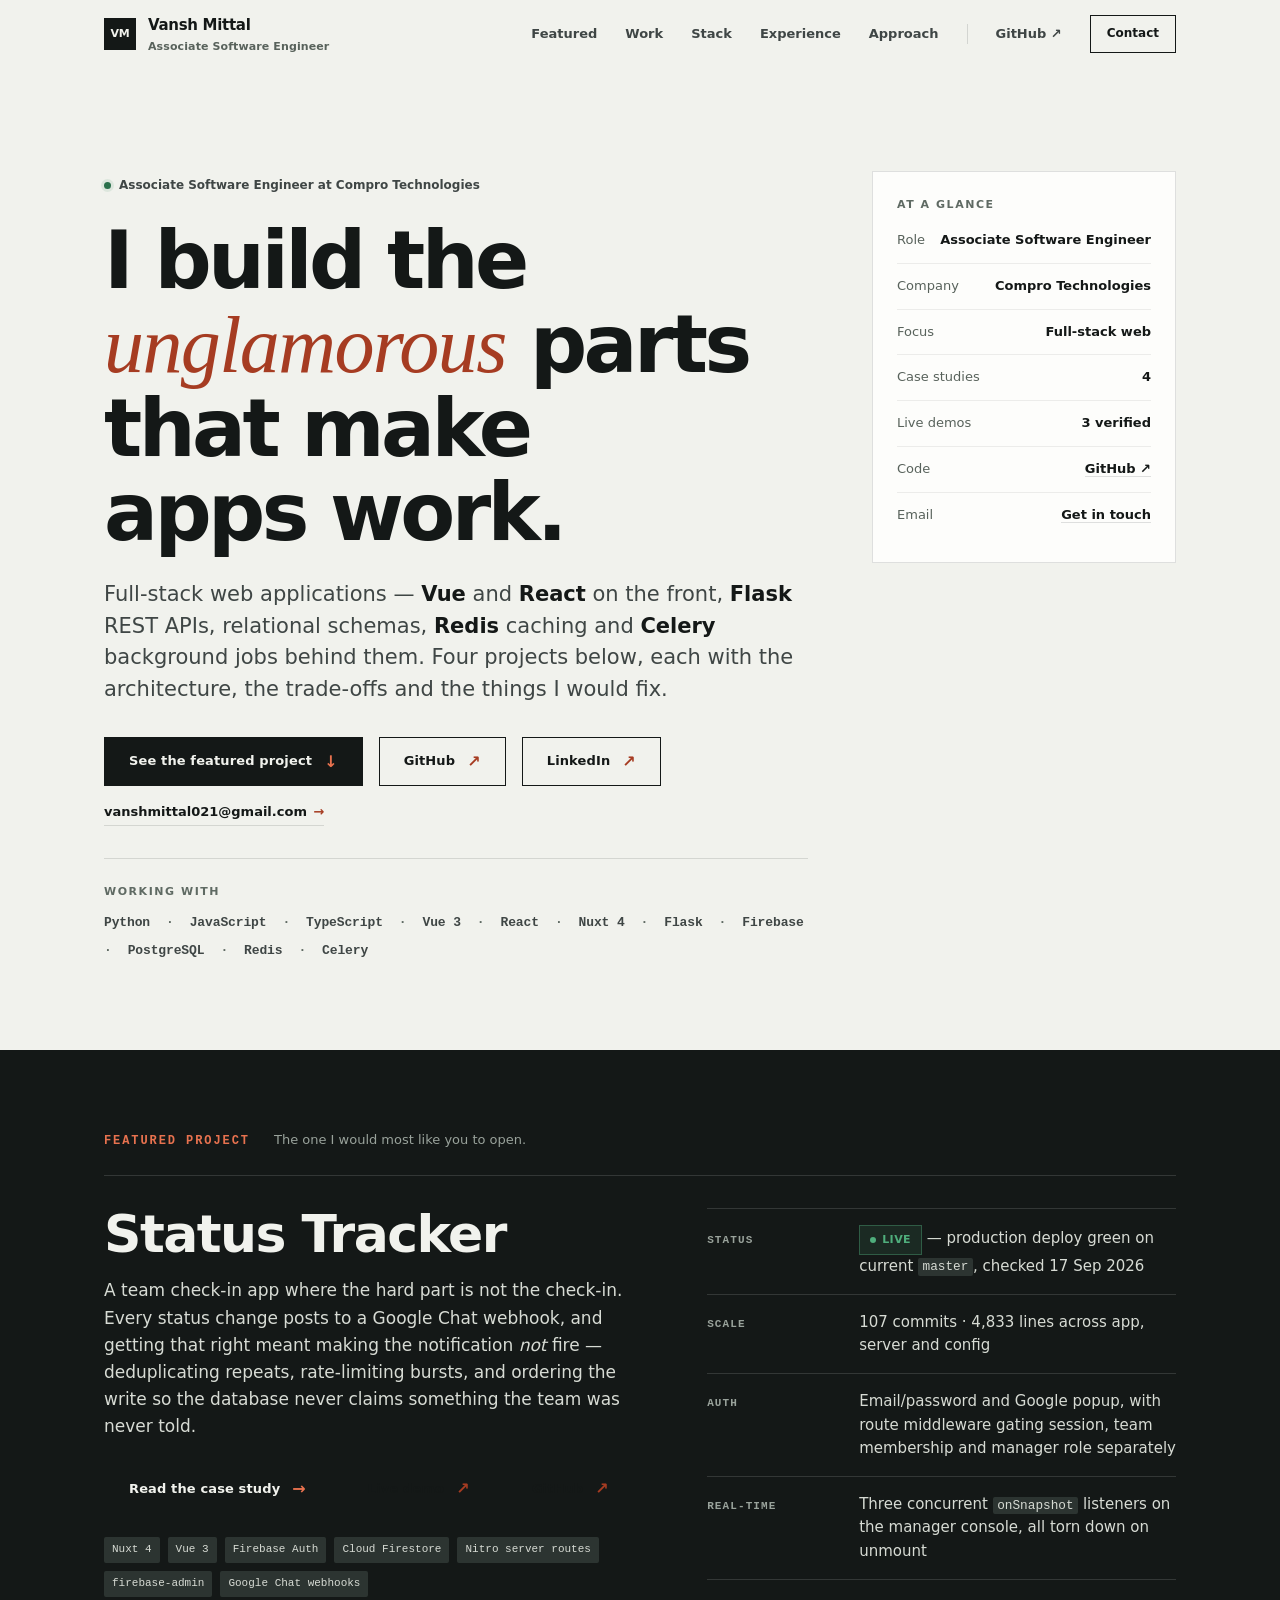
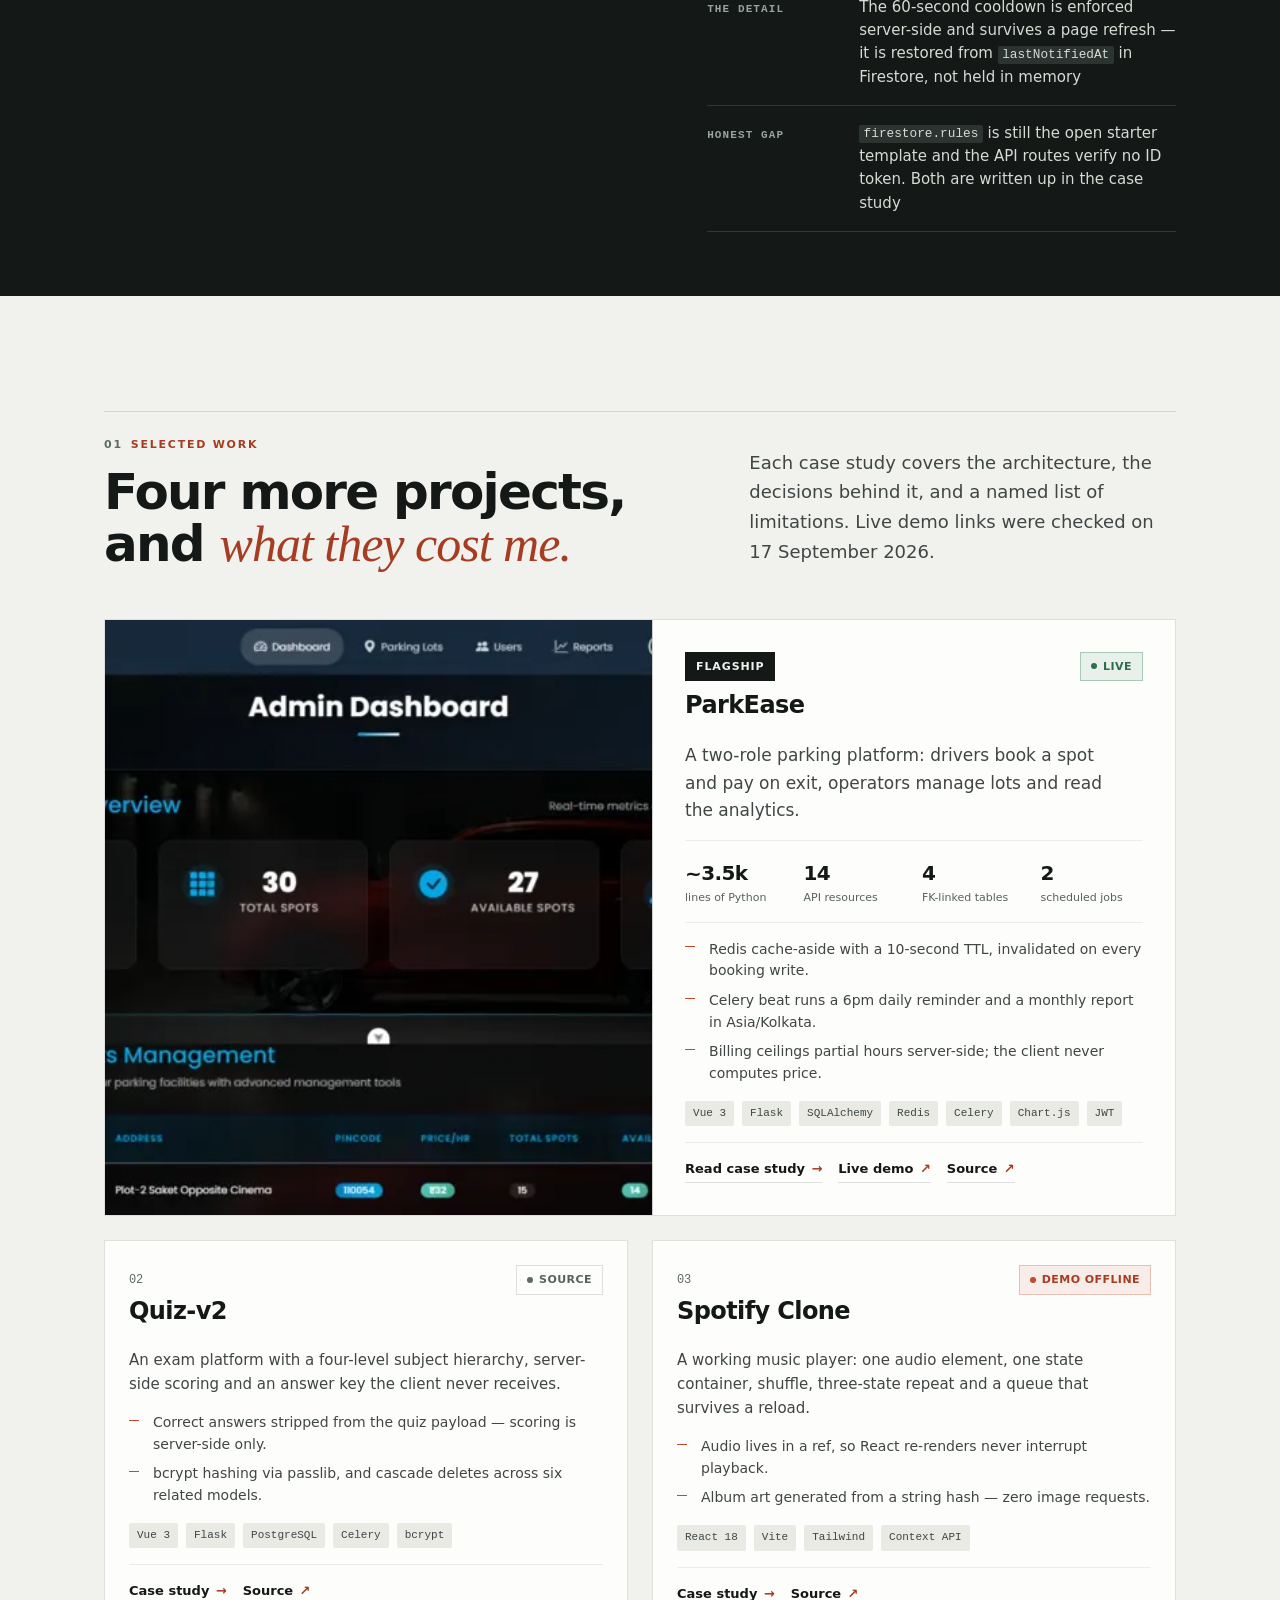
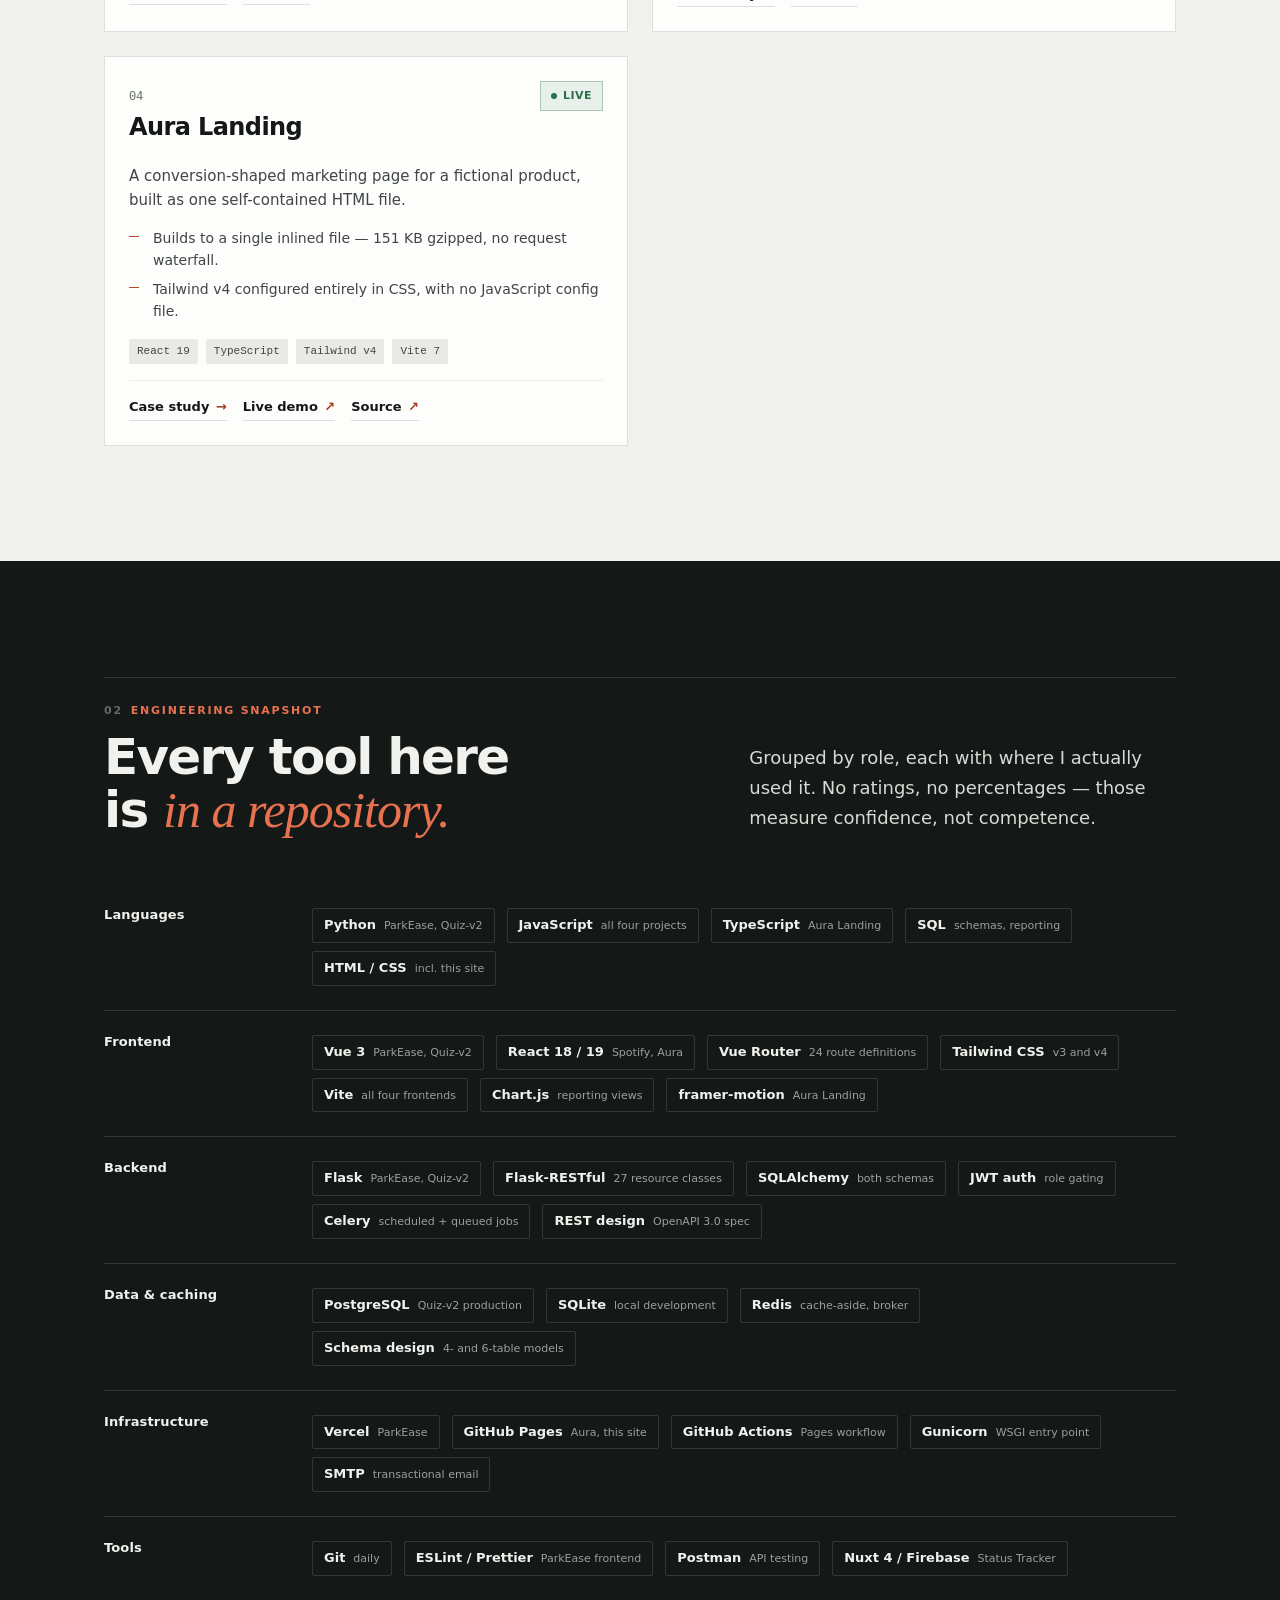
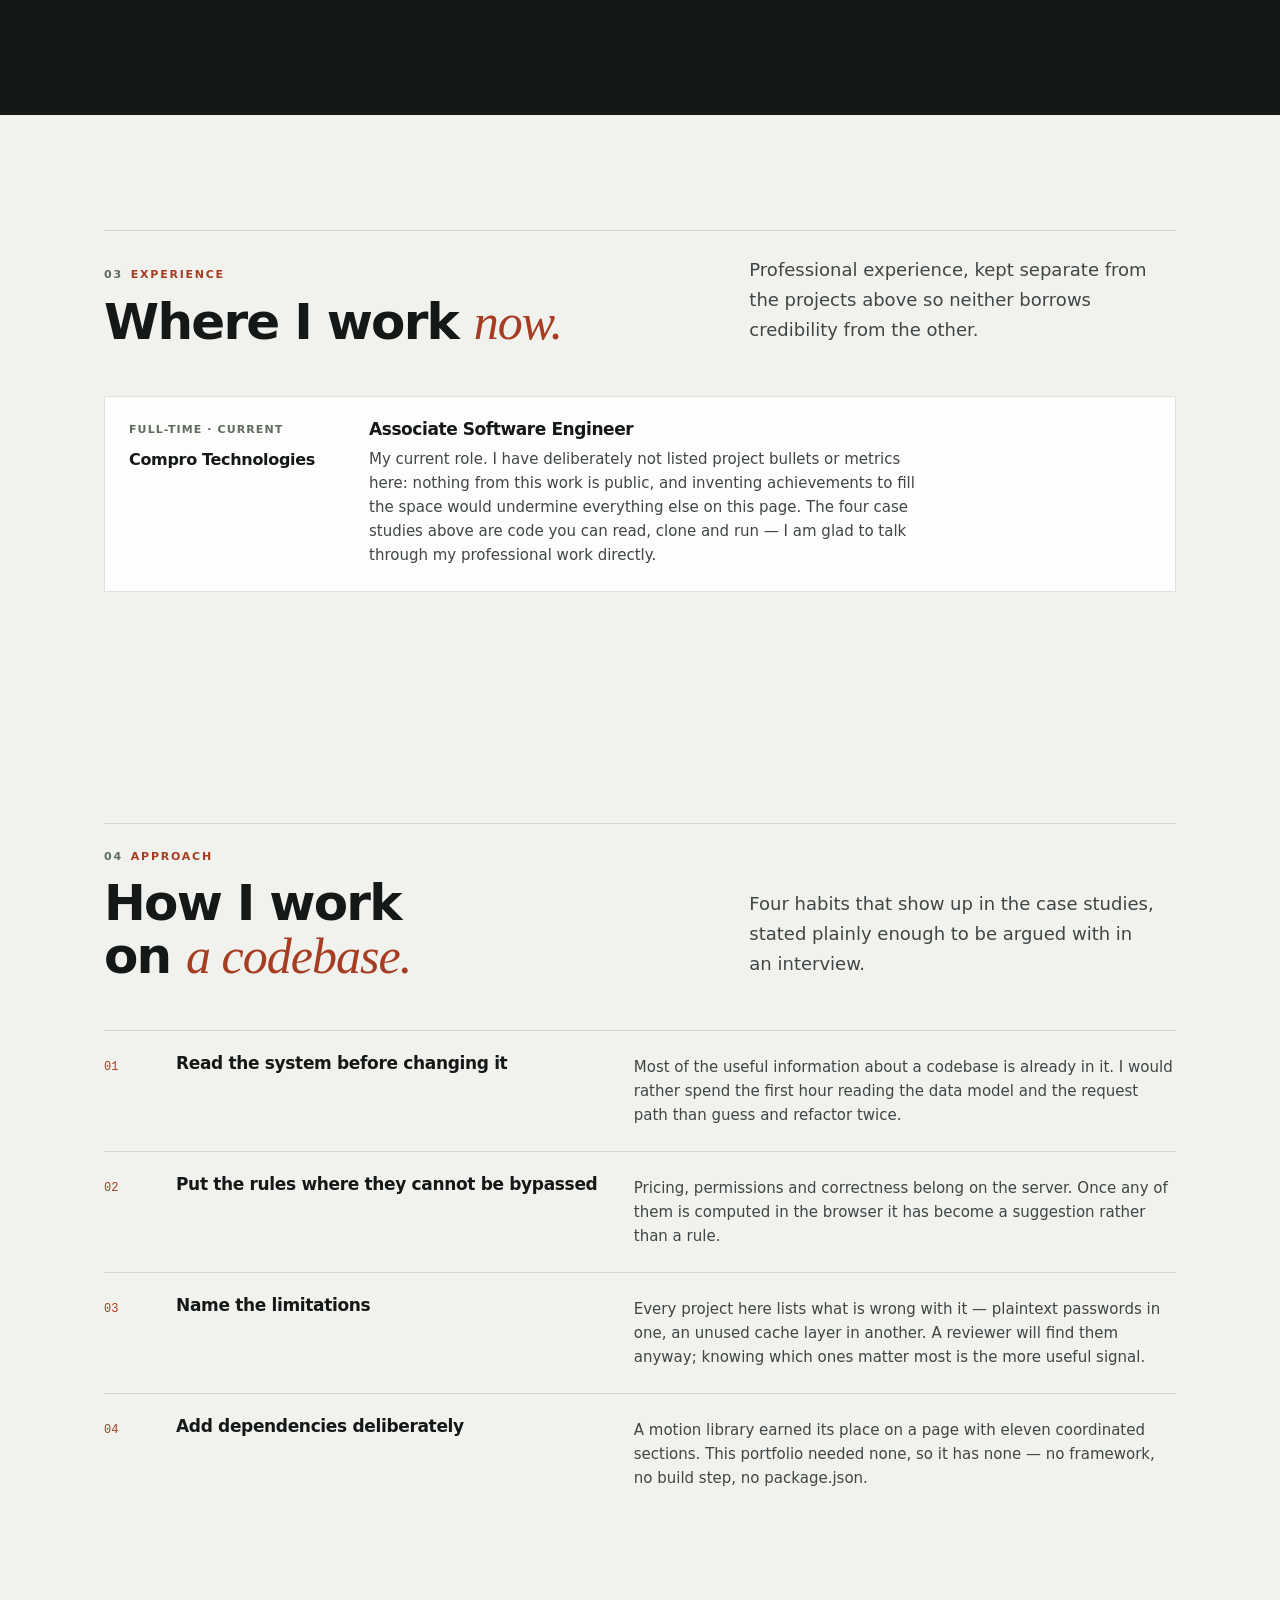
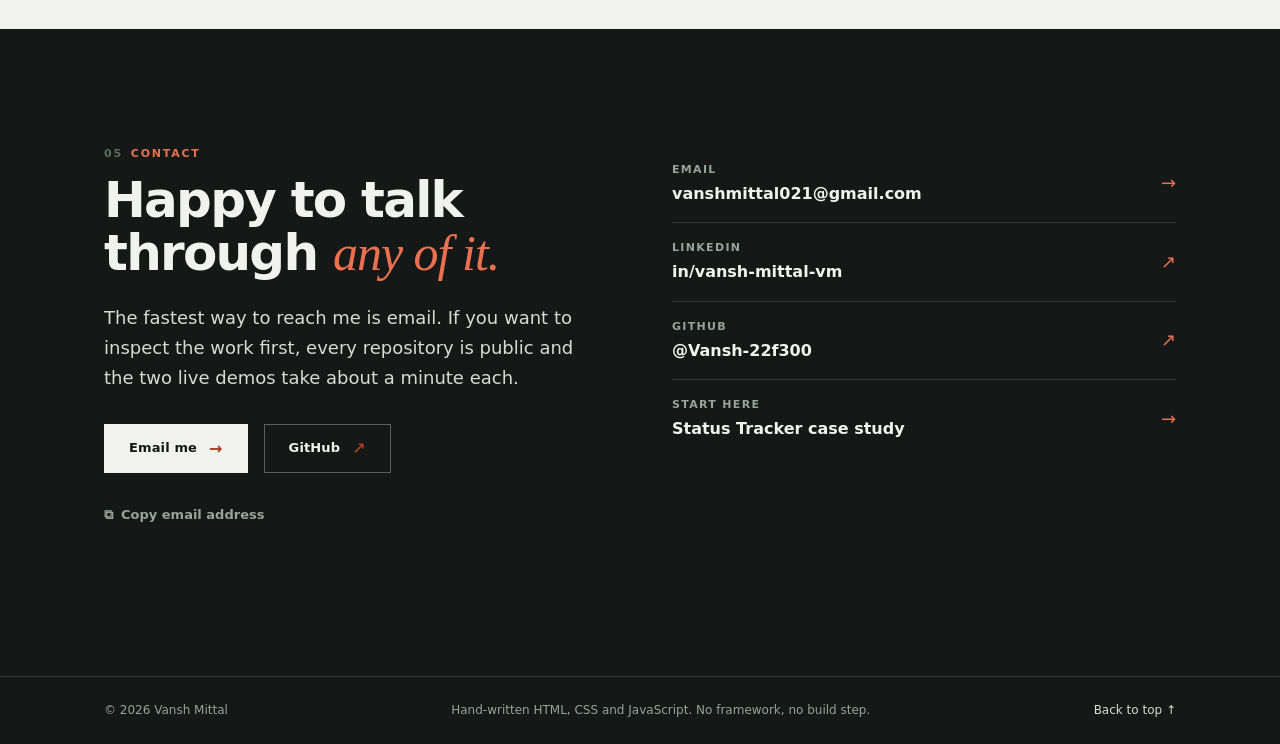
==== commit 84cdcf7f: "Add Status Tracker as the featured project Status Tracker moved to the portfolio's GitHub account, s" ====
--- a/index.html
+++ b/index.html
@@ -43,10 +43,14 @@
       "email": "mailto:vanshmittal021@gmail.com",
       "url": "https://vansh-22f300.github.io/Portfolio-Sept26/",
       "worksFor": { "@type": "Organization", "name": "Compro Technologies" },
-      "sameAs": ["https://github.com/Vansh-22f300"],
+      "sameAs": [
+        "https://github.com/Vansh-22f300",
+        "https://www.linkedin.com/in/vansh-mittal-vm/"
+      ],
       "knowsAbout": [
-        "Python", "JavaScript", "TypeScript", "SQL", "Vue.js", "React",
-        "Flask", "REST API design", "SQLAlchemy", "PostgreSQL", "Redis", "Celery"
+        "Python", "JavaScript", "TypeScript", "SQL", "Vue.js", "React", "Nuxt",
+        "Flask", "REST API design", "SQLAlchemy", "PostgreSQL", "Redis", "Celery",
+        "Firebase", "Cloud Firestore"
       ]
     },
     {
@@ -81,6 +85,7 @@
     </button>
 
     <nav class="nav" id="site-nav" aria-label="Primary" data-spy>
+      <a class="nav__link" href="#featured">Featured</a>
       <a class="nav__link" href="#work">Work</a>
       <a class="nav__link" href="#stack">Stack</a>
       <a class="nav__link" href="#experience">Experience</a>
@@ -117,11 +122,14 @@
         </p>
 
         <div class="hero__actions">
-          <a class="btn btn--primary" href="#work">
-            View selected work <span class="btn__ico" aria-hidden="true">↓</span>
+          <a class="btn btn--primary" href="#featured">
+            See the featured project <span class="btn__ico" aria-hidden="true">↓</span>
           </a>
           <a class="btn btn--ghost" href="https://github.com/Vansh-22f300" target="_blank" rel="noopener noreferrer">
             GitHub <span class="btn__ico" aria-hidden="true">↗</span>
+          </a>
+          <a class="btn btn--ghost" href="https://www.linkedin.com/in/vansh-mittal-vm/" target="_blank" rel="noopener noreferrer">
+            LinkedIn <span class="btn__ico" aria-hidden="true">↗</span>
           </a>
           <a class="tlink" href="mailto:vanshmittal021@gmail.com">
             vanshmittal021@gmail.com <span class="tlink__ico" aria-hidden="true">→</span>
@@ -135,7 +143,9 @@
           <dd>TypeScript</dd>
           <dd>Vue 3</dd>
           <dd>React</dd>
+          <dd>Nuxt 4</dd>
           <dd>Flask</dd>
+          <dd>Firebase</dd>
           <dd>PostgreSQL</dd>
           <dd>Redis</dd>
           <dd>Celery</dd>
@@ -163,12 +173,101 @@
     </div>
   </section>
 
+  <!-- ===================================================== FEATURED PROJECT -->
+  <!-- Deliberately its own dark band above the numbered list: the difference
+       from the four case studies is structural, not a louder card. -->
+  <section class="featured" id="featured" aria-labelledby="featured-h">
+    <div class="wrap featured__in">
+      <div class="featured__head rv">
+        <p class="featured__label">Featured project</p>
+        <p class="featured__note">The one I would most like you to open.</p>
+      </div>
+
+      <div class="featured__grid">
+        <div class="rv">
+          <h2 class="featured__title" id="featured-h">
+            <a href="projects/status-tracker/">Status Tracker</a>
+          </h2>
+
+          <p class="featured__lede">
+            A team check-in app where the hard part is not the check-in. Every status change posts
+            to a Google Chat webhook, and getting that right meant making the notification
+            <em>not</em> fire — deduplicating repeats, rate-limiting bursts, and ordering the write
+            so the database never claims something the team was never told.
+          </p>
+
+          <div class="featured__actions">
+            <a class="btn btn--primary" href="projects/status-tracker/">
+              Read the case study <span class="btn__ico" aria-hidden="true">→</span>
+            </a>
+            <a class="btn btn--ghost" href="https://team-status-tracker.vercel.app/" target="_blank" rel="noopener noreferrer">
+              Live demo <span class="btn__ico" aria-hidden="true">↗</span>
+            </a>
+            <a class="btn btn--ghost" href="https://github.com/Vansh-22f300/status-tracker" target="_blank" rel="noopener noreferrer">
+              GitHub <span class="btn__ico" aria-hidden="true">↗</span>
+            </a>
+          </div>
+
+          <ul class="taglist" aria-label="Technologies">
+            <li class="tag">Nuxt 4</li><li class="tag">Vue 3</li><li class="tag">Firebase Auth</li>
+            <li class="tag">Cloud Firestore</li><li class="tag">Nitro server routes</li>
+            <li class="tag">firebase-admin</li><li class="tag">Google Chat webhooks</li>
+          </ul>
+        </div>
+
+        <div class="rv rv-1">
+          <div class="fspecs">
+            <div class="fspec">
+              <span class="fspec__k">Status</span>
+              <span class="fspec__v">
+                <span class="badge badge--live"><span class="badge__dot" aria-hidden="true"></span> Live</span>
+                — production deploy green on current <code>master</code>, checked 17 Sep 2026
+              </span>
+            </div>
+            <div class="fspec">
+              <span class="fspec__k">Scale</span>
+              <span class="fspec__v">107 commits · 4,833 lines across app, server and config</span>
+            </div>
+            <div class="fspec">
+              <span class="fspec__k">Auth</span>
+              <span class="fspec__v">
+                Email/password and Google popup, with route middleware gating session, team
+                membership and manager role separately
+              </span>
+            </div>
+            <div class="fspec">
+              <span class="fspec__k">Real-time</span>
+              <span class="fspec__v">
+                Three concurrent <code>onSnapshot</code> listeners on the manager console, all torn
+                down on unmount
+              </span>
+            </div>
+            <div class="fspec">
+              <span class="fspec__k">The detail</span>
+              <span class="fspec__v">
+                The 60-second cooldown is enforced server-side and survives a page refresh — it is
+                restored from <code>lastNotifiedAt</code> in Firestore, not held in memory
+              </span>
+            </div>
+            <div class="fspec">
+              <span class="fspec__k">Honest gap</span>
+              <span class="fspec__v">
+                <code>firestore.rules</code> is still the open starter template and the API routes
+                verify no ID token. Both are written up in the case study
+              </span>
+            </div>
+          </div>
+        </div>
+      </div>
+    </div>
+  </section>
+
   <!-- ======================================================= SELECTED WORK -->
   <section class="section wrap" id="work" aria-labelledby="work-h">
     <div class="sec-head rv">
       <div>
         <p class="eyebrow"><span class="eyebrow__num">01</span> Selected work</p>
-        <h2 id="work-h">Four projects, and <em class="ser">what they cost me.</em></h2>
+        <h2 id="work-h">Four more projects, and <em class="ser">what they cost me.</em></h2>
       </div>
       <div class="sec-head__aside">
         <p class="lede">
@@ -368,32 +467,6 @@
       </div>
     </div>
 
-    <!-- Reference project, deliberately quieter than the four above. -->
-    <div class="refcard rv" style="margin-top:2rem">
-      <div>
-        <p class="eyebrow" style="margin-bottom:0.5rem">Also deployed</p>
-        <h3 style="font-size:1.125rem;margin-bottom:0.5rem">Status Tracker</h3>
-        <p style="color:var(--ink-2);font-size:0.9375rem;max-width:56ch">
-          A team check-in tracker built on Nuxt 4 and Firebase that posts daily status to a Google
-          Chat webhook, with a role-gated manager console. Additional deployed work, from a separate
-          GitHub account.
-        </p>
-      </div>
-      <div>
-        <ul class="taglist" style="margin-bottom:1rem" aria-label="Technologies">
-          <li class="tag">Nuxt 4</li><li class="tag">Vue 3</li><li class="tag">Firebase</li>
-          <li class="tag">Firestore</li>
-        </ul>
-        <div style="display:flex;flex-wrap:wrap;gap:1rem">
-          <a class="tlink" href="https://status-tracker-eight.vercel.app" target="_blank" rel="noopener noreferrer">
-            Live demo <span class="tlink__ico" aria-hidden="true">↗</span>
-          </a>
-          <a class="tlink" href="https://github.com/vansh-22f/status-tracker" target="_blank" rel="noopener noreferrer">
-            Source <span class="tlink__ico" aria-hidden="true">↗</span>
-          </a>
-        </div>
-      </div>
-    </div>
   </section>
 
   <!-- ================================================ ENGINEERING SNAPSHOT -->
@@ -612,6 +685,14 @@
             <span class="clink__ico" aria-hidden="true">→</span>
           </a>
 
+          <a class="clink" href="https://www.linkedin.com/in/vansh-mittal-vm/" target="_blank" rel="noopener noreferrer">
+            <span class="clink__l">
+              <span class="clink__k">LinkedIn</span>
+              <span class="clink__v">in/vansh-mittal-vm</span>
+            </span>
+            <span class="clink__ico" aria-hidden="true">↗</span>
+          </a>
+
           <a class="clink" href="https://github.com/Vansh-22f300" target="_blank" rel="noopener noreferrer">
             <span class="clink__l">
               <span class="clink__k">GitHub</span>
@@ -620,20 +701,12 @@
             <span class="clink__ico" aria-hidden="true">↗</span>
           </a>
 
-          <a class="clink" href="projects/parkease/">
+          <a class="clink" href="projects/status-tracker/">
             <span class="clink__l">
               <span class="clink__k">Start here</span>
-              <span class="clink__v">ParkEase case study</span>
+              <span class="clink__v">Status Tracker case study</span>
             </span>
             <span class="clink__ico" aria-hidden="true">→</span>
-          </a>
-
-          <a class="clink" href="https://parkease-mad2.vercel.app" target="_blank" rel="noopener noreferrer">
-            <span class="clink__l">
-              <span class="clink__k">Live demo</span>
-              <span class="clink__v">parkease-mad2.vercel.app</span>
-            </span>
-            <span class="clink__ico" aria-hidden="true">↗</span>
           </a>
         </div>
       </div>
--- a/styles.css
+++ b/styles.css
@@ -59,6 +59,9 @@
   /* status — text-safe green: 5.31:1 on --paper, 4.96:1 on --live-wash (WCAG AA) */
   --live:         #2a704b;
   --live-wash:    rgba(47, 125, 84, 0.1);
+  /* the same green is only 2.5:1 on the dark band, so dark contexts get this
+     lifted tint instead: 6.55:1 on --dark, 5.49:1 on its own wash */
+  --live-on-dark: #4fae7c;
 
   --sans: ui-sans-serif, system-ui, -apple-system, 'Segoe UI', Roboto, Helvetica, Arial, sans-serif;
   --serif: 'Iowan Old Style', 'Palatino Linotype', Palatino, Georgia, 'Times New Roman', serif;
@@ -512,6 +515,22 @@
   letter-spacing: 0.08em;
 }
 
+/* On dark panels the light-mode green drops to 2.5:1. Lift it (and invert the
+   flag badge, which would otherwise be ink-on-ink). */
+.featured .badge--live,
+.panel-dark .badge--live {
+  color: var(--live-on-dark);
+  border-color: rgba(79, 174, 124, 0.38);
+  background: rgba(79, 174, 124, 0.12);
+}
+.featured .badge--live .badge__dot,
+.panel-dark .badge--live .badge__dot { background: var(--live-on-dark); }
+
+.featured .badge--flag,
+.panel-dark .badge--flag {
+  color: var(--ink); background: var(--paper); border-color: var(--paper);
+}
+
 .taglist { display: flex; flex-wrap: wrap; gap: var(--s2); }
 .tag {
   font-family: var(--mono); font-size: 0.6875rem;
@@ -566,15 +585,65 @@
   .work__rest { grid-template-columns: repeat(2, minmax(0, 1fr)); display: grid; gap: var(--s5); }
 }
 
-/* Reference project — quieter than a selected project, deliberately. */
-.refcard {
-  display: grid; gap: var(--s4);
-  border: 1px dashed var(--line);
-  padding: var(--s5);
-  background: transparent;
-}
-@media (min-width: 820px) {
-  .refcard { grid-template-columns: minmax(0, 7fr) minmax(0, 5fr); gap: var(--s7); align-items: center; }
+/* ------------------------------------------------------ 08b featured project
+
+   The featured project must not read as "card #5". It gets its own full-bleed
+   dark band above the numbered list, so the difference is structural (a
+   separate section, inverted palette, wider measure) rather than a louder
+   version of the same card. */
+
+.featured { background: var(--dark); color: var(--dark-text); }
+.featured__in { padding-block: var(--s8); }
+
+.featured__head {
+  display: flex; flex-wrap: wrap; align-items: baseline; gap: var(--s3) var(--s5);
+  padding-bottom: var(--s5);
+  border-bottom: 1px solid var(--dark-line);
+}
+.featured__label {
+  font-family: var(--mono); font-size: 0.75rem; font-weight: 700;
+  letter-spacing: 0.16em; text-transform: uppercase; color: var(--accent-soft);
+}
+.featured__note { font-size: 0.8125rem; color: var(--dark-muted); }
+
+.featured__grid { display: grid; gap: var(--s6); padding-top: var(--s6); }
+@media (min-width: 980px) {
+  .featured__grid { grid-template-columns: minmax(0, 1.15fr) minmax(0, 1fr); gap: var(--s8); }
+}
+
+.featured__title {
+  font-size: clamp(2rem, 1.3rem + 3vw, 3.25rem);
+  line-height: 1.02; letter-spacing: -0.03em; color: var(--paper);
+  margin-bottom: var(--s4);
+}
+.featured__title a { color: inherit; text-decoration: none; }
+.featured__title a:hover { color: var(--accent-soft); }
+.featured__lede {
+  font-size: 1.0625rem; line-height: 1.6; color: var(--dark-text);
+  max-width: 48ch; margin-bottom: var(--s5);
+}
+.featured__actions { display: flex; flex-wrap: wrap; gap: var(--s3); margin-bottom: var(--s5); }
+.featured .taglist { margin-top: var(--s2); }
+.featured .tag { background: var(--dark-3); color: var(--dark-text); border-color: transparent; }
+
+/* Evidence column: the claims a reviewer can check, not a screenshot. */
+.fspecs { display: grid; gap: 0; border-top: 1px solid var(--dark-line); }
+.fspec {
+  display: grid; gap: var(--s1);
+  padding-block: var(--s4);
+  border-bottom: 1px solid var(--dark-line);
+}
+@media (min-width: 560px) {
+  .fspec { grid-template-columns: 8.5rem minmax(0, 1fr); gap: var(--s4); align-items: baseline; }
+}
+.fspec__k {
+  font-family: var(--mono); font-size: 0.6875rem; font-weight: 700;
+  letter-spacing: 0.1em; text-transform: uppercase; color: var(--dark-muted);
+}
+.fspec__v { font-size: 0.9375rem; line-height: 1.55; color: var(--dark-text); }
+.fspec__v code {
+  background: var(--dark-3); color: var(--dark-text);
+  padding: 0.1em 0.35em; font-size: 0.85em;
 }
 
 /* ------------------------------------------------- 09 engineering snapshot */
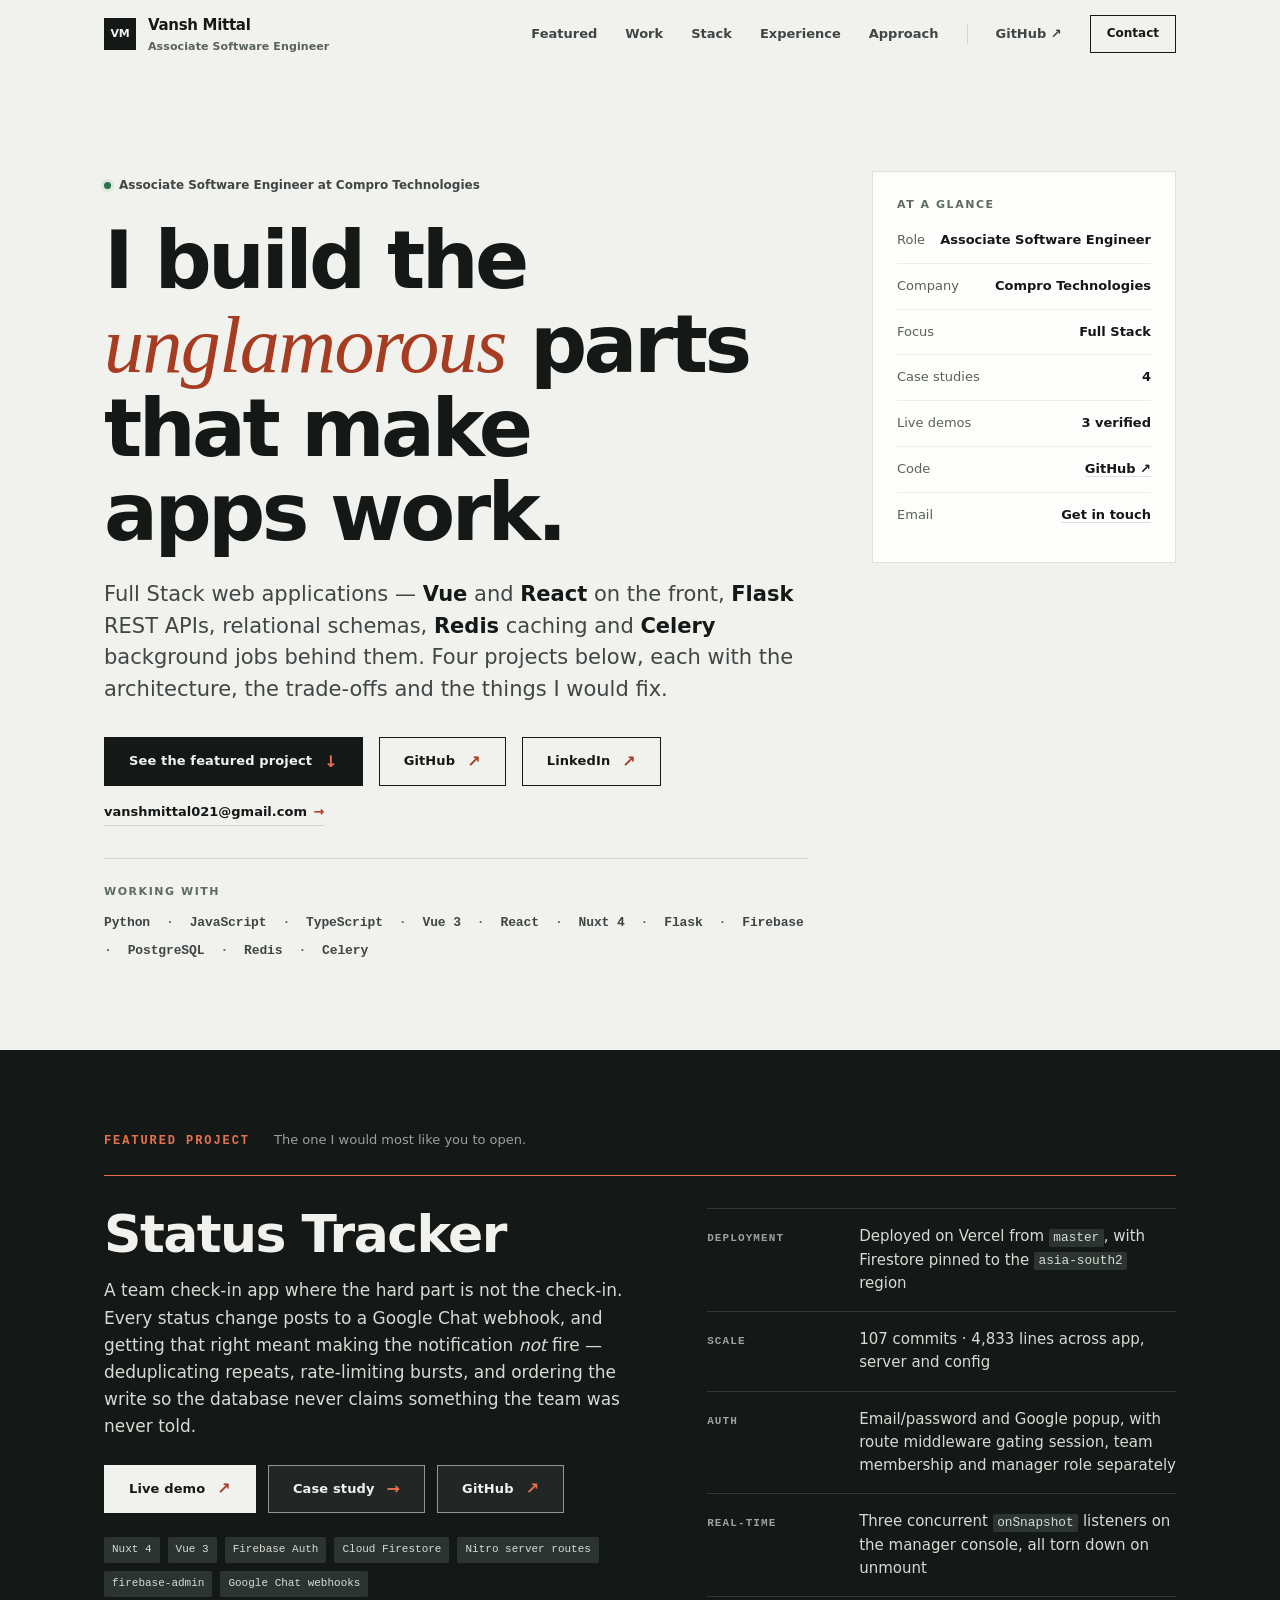
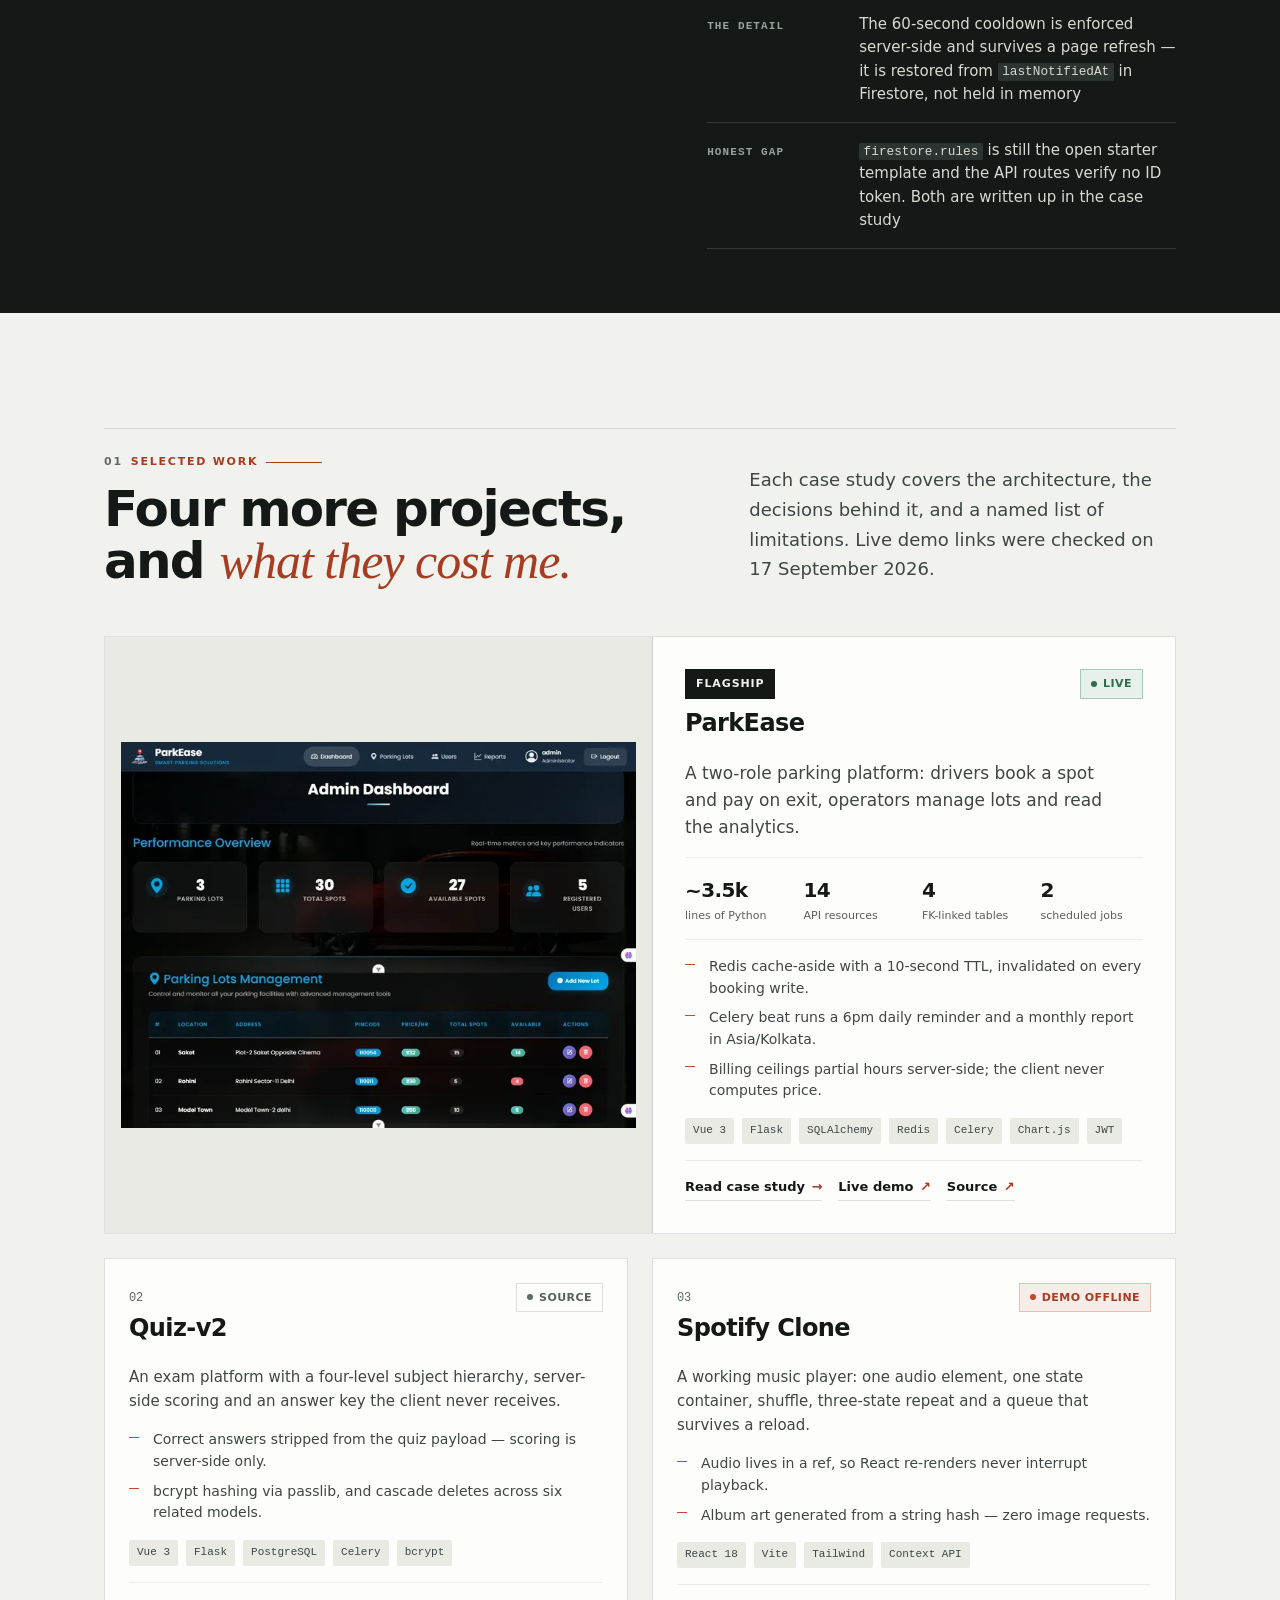
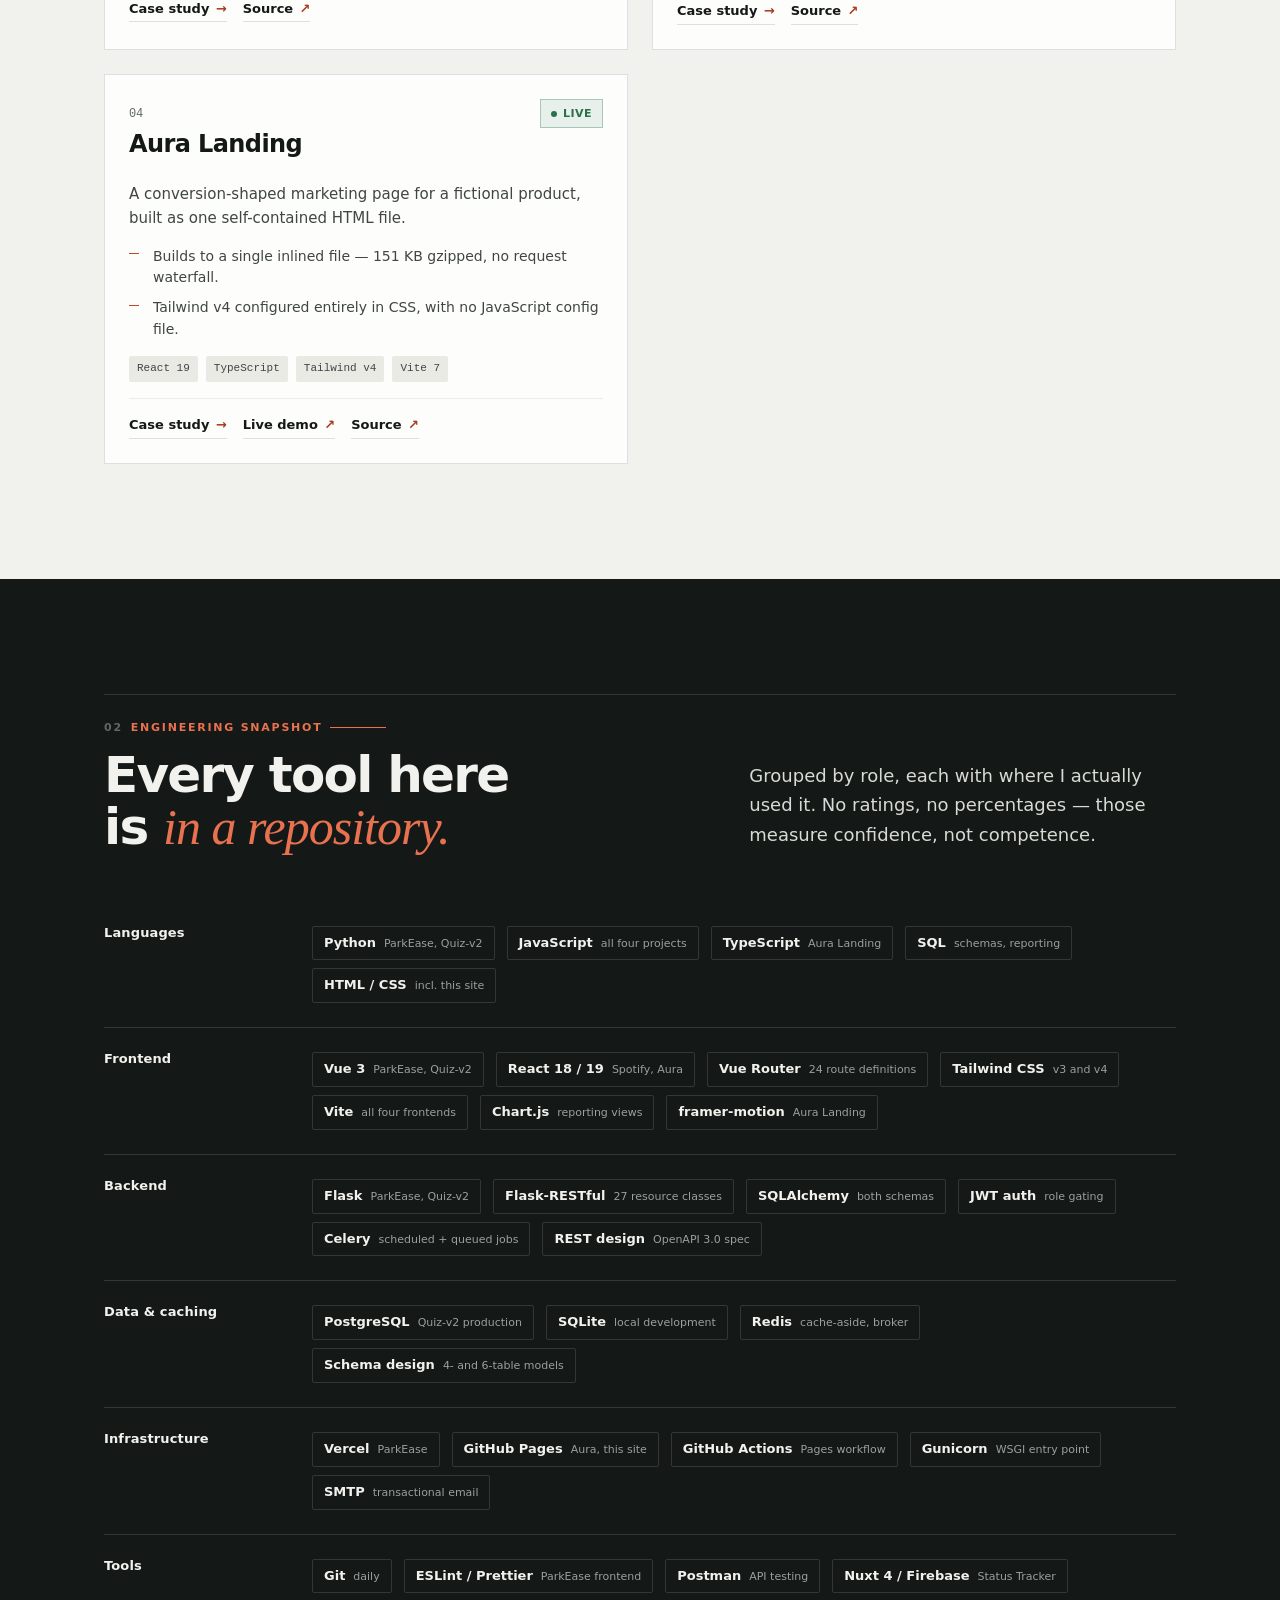
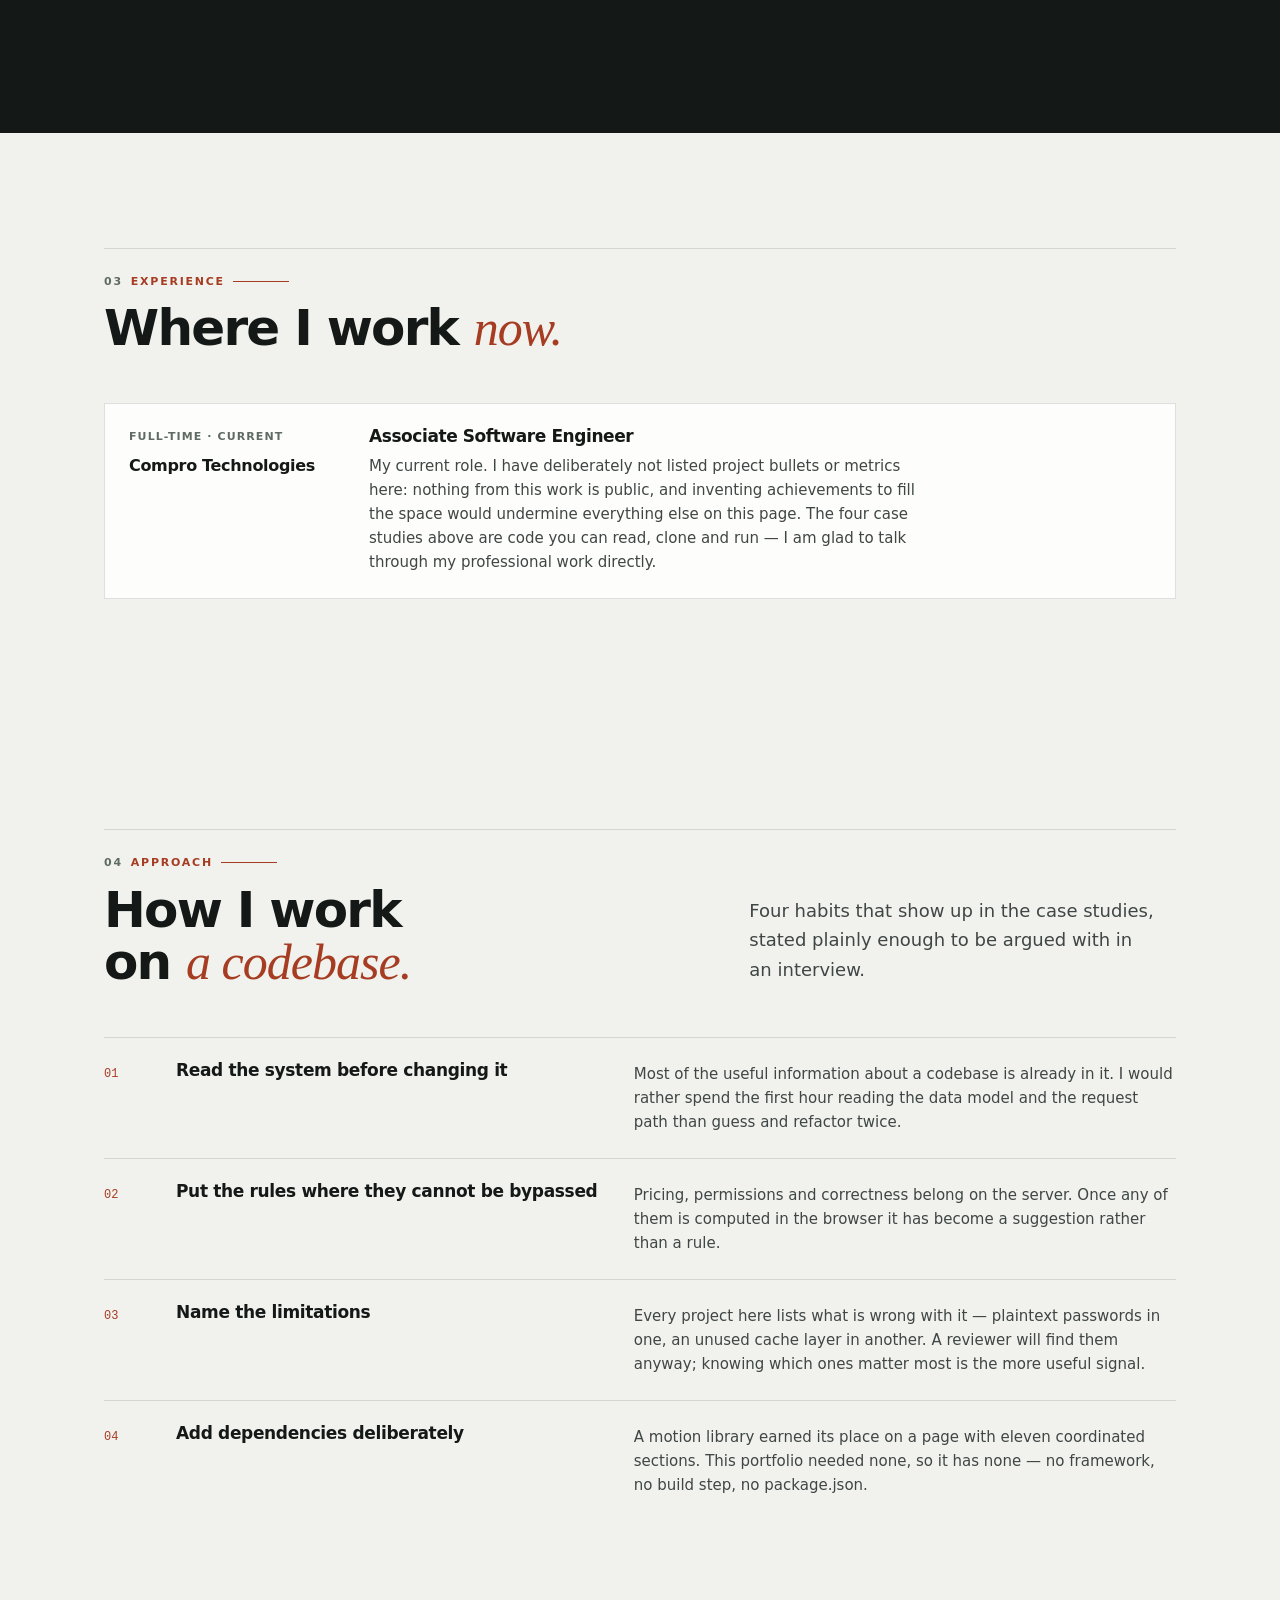
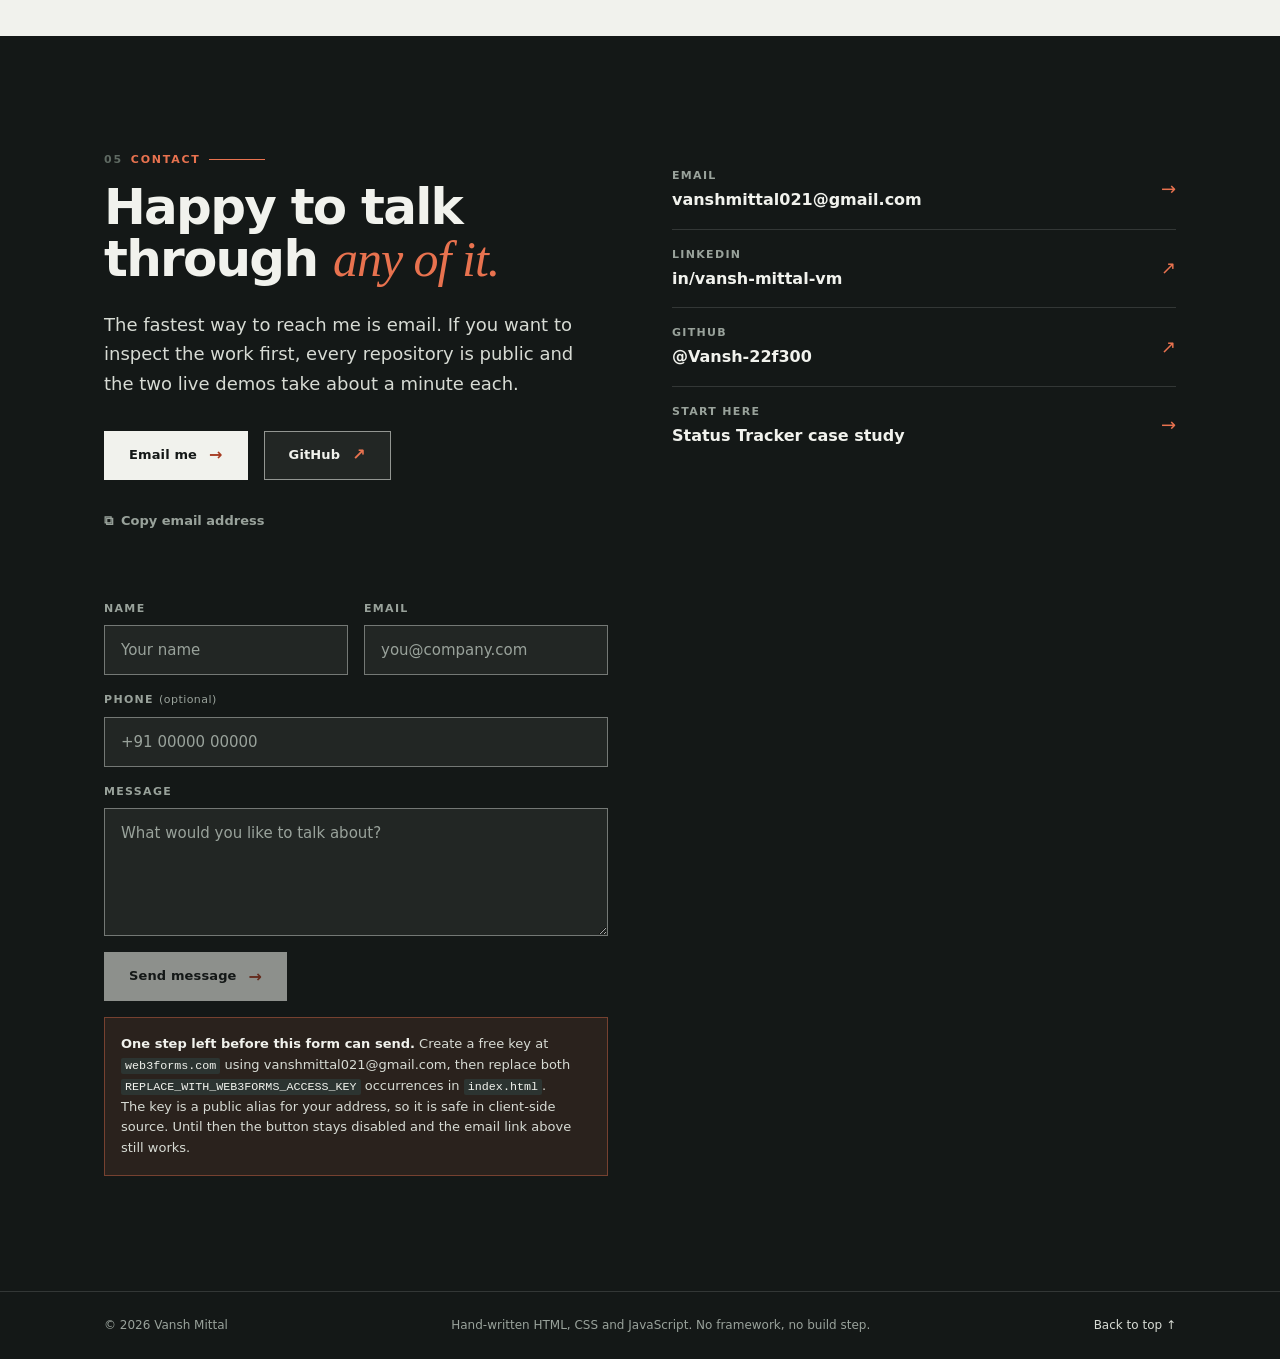
==== commit 6056044e: "Refine portfolio UX and responsive presentation Featured CTAs: dark-surface button styles were scope" ====
--- a/index.html
+++ b/index.html
@@ -5,14 +5,14 @@
 <meta name="viewport" content="width=device-width, initial-scale=1">
 
 <title>Vansh Mittal — Associate Software Engineer</title>
-<meta name="description" content="Vansh Mittal, Associate Software Engineer at Compro Technologies. Full-stack web applications built with Vue, React, Flask REST APIs, PostgreSQL, Redis caching and Celery background jobs. Four engineering case studies with verified evidence.">
+<meta name="description" content="Vansh Mittal, Associate Software Engineer at Compro Technologies. Full Stack web applications built with Vue, React, Flask REST APIs, PostgreSQL, Redis caching and Celery background jobs. Four engineering case studies with verified evidence.">
 <meta name="author" content="Vansh Mittal">
 <link rel="canonical" href="https://vansh-22f300.github.io/Portfolio-Sept26/">
 
 <meta property="og:type" content="website">
 <meta property="og:site_name" content="Vansh Mittal — Engineering Portfolio">
 <meta property="og:title" content="Vansh Mittal — Associate Software Engineer">
-<meta property="og:description" content="Full-stack web applications: Vue and React frontends, Flask REST APIs, relational schemas, Redis caching and Celery background jobs. Four case studies with verified evidence.">
+<meta property="og:description" content="Full Stack web applications: Vue and React frontends, Flask REST APIs, relational schemas, Redis caching and Celery background jobs. Four case studies with verified evidence.">
 <meta property="og:url" content="https://vansh-22f300.github.io/Portfolio-Sept26/">
 <meta property="og:image" content="https://vansh-22f300.github.io/Portfolio-Sept26/assets/og-card.png">
 <meta property="og:image:alt" content="Vansh Mittal — Associate Software Engineer. Vue, React, Flask, PostgreSQL, Redis, Celery.">
@@ -22,7 +22,7 @@
 
 <meta name="twitter:card" content="summary_large_image">
 <meta name="twitter:title" content="Vansh Mittal — Associate Software Engineer">
-<meta name="twitter:description" content="Full-stack web applications: Vue and React frontends, Flask REST APIs, Redis caching and Celery background jobs. Four case studies with verified evidence.">
+<meta name="twitter:description" content="Full Stack web applications: Vue and React frontends, Flask REST APIs, Redis caching and Celery background jobs. Four case studies with verified evidence.">
 <meta name="twitter:image" content="https://vansh-22f300.github.io/Portfolio-Sept26/assets/og-card.png">
 
 <meta name="theme-color" content="#f1f2ed" media="(prefers-color-scheme: light)">
@@ -115,7 +115,7 @@
         </h1>
 
         <p class="hero__pitch">
-          Full-stack web applications — <strong>Vue</strong> and <strong>React</strong> on the front,
+          Full Stack web applications — <strong>Vue</strong> and <strong>React</strong> on the front,
           <strong>Flask</strong> REST APIs, relational schemas, <strong>Redis</strong> caching and
           <strong>Celery</strong> background jobs behind them. Four projects below, each with the
           architecture, the trade-offs and the things I would fix.
@@ -157,7 +157,7 @@
         <dl>
           <div class="factrow"><dt>Role</dt><dd>Associate Software Engineer</dd></div>
           <div class="factrow"><dt>Company</dt><dd>Compro Technologies</dd></div>
-          <div class="factrow"><dt>Focus</dt><dd>Full-stack web</dd></div>
+          <div class="factrow"><dt>Focus</dt><dd>Full Stack</dd></div>
           <div class="factrow"><dt>Case studies</dt><dd>4</dd></div>
           <div class="factrow"><dt>Live demos</dt><dd>3 verified</dd></div>
           <div class="factrow">
@@ -197,11 +197,11 @@
           </p>
 
           <div class="featured__actions">
-            <a class="btn btn--primary" href="projects/status-tracker/">
-              Read the case study <span class="btn__ico" aria-hidden="true">→</span>
+            <a class="btn btn--primary" href="https://team-status-tracker.vercel.app/" target="_blank" rel="noopener noreferrer">
+              Live demo <span class="btn__ico" aria-hidden="true">↗</span>
             </a>
-            <a class="btn btn--ghost" href="https://team-status-tracker.vercel.app/" target="_blank" rel="noopener noreferrer">
-              Live demo <span class="btn__ico" aria-hidden="true">↗</span>
+            <a class="btn btn--ghost" href="projects/status-tracker/">
+              Case study <span class="btn__ico" aria-hidden="true">→</span>
             </a>
             <a class="btn btn--ghost" href="https://github.com/Vansh-22f300/status-tracker" target="_blank" rel="noopener noreferrer">
               GitHub <span class="btn__ico" aria-hidden="true">↗</span>
@@ -218,10 +218,10 @@
         <div class="rv rv-1">
           <div class="fspecs">
             <div class="fspec">
-              <span class="fspec__k">Status</span>
+              <span class="fspec__k">Deployment</span>
               <span class="fspec__v">
-                <span class="badge badge--live"><span class="badge__dot" aria-hidden="true"></span> Live</span>
-                — production deploy green on current <code>master</code>, checked 17 Sep 2026
+                Deployed on Vercel from <code>master</code>, with Firestore pinned to the
+                <code>asia-south2</code> region
               </span>
             </div>
             <div class="fspec">
@@ -284,7 +284,7 @@
         <div class="pcard__media">
           <img src="assets/parkease/admin-dashboard-thumb.webp"
                alt="ParkEase admin dashboard showing 3 parking lots, 30 total spots, 27 available and 5 registered users, above a parking-lot management table."
-               width="700" height="440" loading="eager" decoding="async">
+               width="700" height="524" loading="eager" decoding="async">
         </div>
 
         <div class="pcard__body">
@@ -562,12 +562,6 @@
       <div>
         <p class="eyebrow"><span class="eyebrow__num">03</span> Experience</p>
         <h2 id="exp-h">Where I work <em class="ser">now.</em></h2>
-      </div>
-      <div class="sec-head__aside">
-        <p class="lede">
-          Professional experience, kept separate from the projects above so neither borrows
-          credibility from the other.
-        </p>
       </div>
     </div>
 
@@ -674,6 +668,74 @@
             </button>
             <span class="copyfx" role="status" aria-live="polite"></span>
           </div>
+
+          <!-- Web3Forms: posts straight from the browser, no backend. The access
+               key is a public alias for the destination address, not a secret —
+               but it still must be generated before the form can deliver. Until
+               then the notice below is shown and submission is blocked, so this
+               never silently swallows a message. -->
+          <form class="cform rv" id="contact-form" method="POST"
+                action="https://api.web3forms.com/submit"
+                data-contact-form
+                data-access-key="REPLACE_WITH_WEB3FORMS_ACCESS_KEY">
+
+            <input type="hidden" name="access_key" value="REPLACE_WITH_WEB3FORMS_ACCESS_KEY">
+            <input type="hidden" name="subject" value="Portfolio contact form — new message">
+            <input type="hidden" name="from_name" value="Vansh Mittal Portfolio">
+
+            <div class="cform__hp" aria-hidden="true">
+              <label for="cf-botcheck">Leave this field empty</label>
+              <input id="cf-botcheck" type="checkbox" name="botcheck" tabindex="-1" autocomplete="off">
+            </div>
+
+            <div class="cform__row">
+              <div class="field">
+                <label class="field__l" for="cf-name">Name</label>
+                <input id="cf-name" name="name" type="text" required
+                       autocomplete="name" placeholder="Your name">
+                <span class="field__err">Please enter your name.</span>
+              </div>
+
+              <div class="field">
+                <label class="field__l" for="cf-email">Email</label>
+                <input id="cf-email" name="email" type="email" required
+                       autocomplete="email" placeholder="you@company.com">
+                <span class="field__err">Please enter a valid email address.</span>
+              </div>
+            </div>
+
+            <div class="field">
+              <label class="field__l" for="cf-phone">
+                Phone <span class="field__opt">(optional)</span>
+              </label>
+              <input id="cf-phone" name="phone" type="tel"
+                     autocomplete="tel" placeholder="+91 00000 00000">
+            </div>
+
+            <div class="field">
+              <label class="field__l" for="cf-message">Message</label>
+              <textarea id="cf-message" name="message" required
+                        placeholder="What would you like to talk about?"></textarea>
+              <span class="field__err">Please add a short message.</span>
+            </div>
+
+            <div class="cform__foot">
+              <button class="btn btn--primary" type="submit">
+                Send message <span class="btn__ico" aria-hidden="true">→</span>
+              </button>
+              <p class="cform__status" data-form-status role="status" aria-live="polite"></p>
+            </div>
+
+            <p class="cform__setup" data-form-setup hidden>
+              <strong>One step left before this form can send.</strong>
+              Create a free key at <code>web3forms.com</code> using
+              vanshmittal021@gmail.com, then replace both
+              <code>REPLACE_WITH_WEB3FORMS_ACCESS_KEY</code> occurrences in
+              <code>index.html</code>. The key is a public alias for your address, so it is safe in
+              client-side source. Until then the button stays disabled and the email link above
+              still works.
+            </p>
+          </form>
         </div>
 
         <div class="contact__links rv rv-1">
--- a/styles.css
+++ b/styles.css
@@ -257,14 +257,35 @@
 .btn--ghost { background: transparent; color: var(--ink); }
 .btn--ghost:hover { background: var(--ink); color: var(--paper); }
 
-.panel-dark .btn--primary { background: var(--paper); color: var(--ink); border-color: var(--paper); }
-.panel-dark .btn--primary:hover { background: var(--accent-soft); border-color: var(--accent-soft); color: var(--ink); }
-.panel-dark .btn--ghost { color: var(--paper); border-color: rgba(241, 242, 237, 0.32); }
-.panel-dark .btn--ghost:hover { background: var(--paper); color: var(--ink); border-color: var(--paper); }
+/* Dark contexts. These MUST cover every dark surface: .btn--ghost defaults to
+   --ink text on a transparent background, which on a dark band renders as
+   near-black on near-black (1.00:1) and only becomes legible on hover. The
+   featured section is dark but is not .panel-dark, so it is listed explicitly.
+   A primary action must never depend on hover to be seen. */
+.panel-dark .btn--primary,
+.featured .btn--primary { background: var(--paper); color: var(--ink); border-color: var(--paper); }
+.panel-dark .btn--primary:hover,
+.featured .btn--primary:hover { background: var(--accent-soft); border-color: var(--accent-soft); color: var(--ink); }
+
+/* Solid 1px border + full-strength label: visible at rest, no hover needed. */
+.panel-dark .btn--ghost,
+.featured .btn--ghost {
+  color: var(--paper);
+  border-color: rgba(241, 242, 237, 0.55);
+  background: rgba(241, 242, 237, 0.06);
+}
+.panel-dark .btn--ghost:hover,
+.featured .btn--ghost:hover { background: var(--paper); color: var(--ink); border-color: var(--paper); }
 
 .btn__ico { color: var(--accent-2); font-size: 1rem; line-height: 1; }
 .btn--primary .btn__ico { color: var(--accent-soft); }
-.panel-dark .btn--primary .btn__ico { color: var(--accent-2); }
+.panel-dark .btn--primary .btn__ico,
+.featured .btn--primary .btn__ico { color: var(--accent-2); }
+/* Ghost icons on dark: the light-mode accent is too dark to read here. */
+.panel-dark .btn--ghost .btn__ico,
+.featured .btn--ghost .btn__ico { color: var(--accent-soft); }
+.panel-dark .btn--ghost:hover .btn__ico,
+.featured .btn--ghost:hover .btn__ico { color: var(--accent-2); }
 
 /* Inline text link with an underline that thickens on hover. */
 .tlink {
@@ -470,6 +491,11 @@
 .pcard__media img {
   width: 100%; height: 100%; object-fit: cover; object-position: top center;
   transition: transform 500ms var(--ease);
+}
+/* On wide screens the flagship media column is tall enough to show the whole
+   screenshot rather than a cover-crop of its top edge. */
+@media (min-width: 860px) {
+  .pcard--flag .pcard__media img { object-fit: contain; object-position: center; padding: var(--s4); }
 }
 .pcard:hover .pcard__media img { transform: scale(1.02); }
 
@@ -723,6 +749,90 @@
   .contact__grid { grid-template-columns: minmax(0, 1fr) minmax(0, 1fr); gap: var(--s8); align-items: start; }
 }
 
+/* ----------------------------------------------------------- 12b contact form
+
+   Lives on the dark contact panel. Native inputs only — no library, no
+   validation framework. The browser's own constraint validation does the work
+   and :user-invalid keeps errors from firing while the user is still typing. */
+
+.cform { display: grid; gap: var(--s4); margin-top: var(--s6); }
+.cform__row { display: grid; gap: var(--s4); }
+@media (min-width: 620px) {
+  .cform__row { grid-template-columns: repeat(2, minmax(0, 1fr)); }
+}
+
+.field { display: grid; gap: var(--s2); min-width: 0; }
+.field__l {
+  font-size: 0.6875rem; font-weight: 700; letter-spacing: 0.12em;
+  text-transform: uppercase; color: var(--dark-muted);
+}
+.field__opt { font-weight: 500; letter-spacing: 0.04em; text-transform: none; color: var(--dark-muted); }
+
+.field input,
+.field textarea {
+  width: 100%;
+  font: inherit;
+  font-size: 0.9375rem;
+  color: var(--paper);
+  background: rgba(241, 242, 237, 0.06);
+  border: 1px solid rgba(241, 242, 237, 0.40);  /* 3.52:1 vs panel — WCAG 1.4.11 */
+  border-radius: 0;
+  padding: 0.75rem var(--s4);
+  min-height: 48px;
+  transition: border-color var(--fast) var(--ease), background var(--fast) var(--ease);
+  -webkit-appearance: none;
+  appearance: none;
+}
+.field textarea { min-height: 128px; resize: vertical; line-height: 1.6; }
+.field input::placeholder,
+.field textarea::placeholder { color: #99a29b; opacity: 1; }  /* 5.90:1 — no alpha */
+
+.field input:hover,
+.field textarea:hover { border-color: rgba(241, 242, 237, 0.60); }
+.field input:focus-visible,
+.field textarea:focus-visible {
+  outline: 2px solid var(--accent-soft);
+  outline-offset: 2px;
+  border-color: var(--accent-soft);
+  background: rgba(241, 242, 237, 0.1);
+}
+
+/* :user-invalid only matches after interaction, so a pristine empty field is
+   never styled as an error. */
+.field input:user-invalid,
+.field textarea:user-invalid { border-color: var(--accent-soft); }
+.field input:user-invalid + .field__err,
+.field textarea:user-invalid + .field__err { display: block; }
+.field__err { display: none; font-size: 0.75rem; color: var(--accent-soft); }
+
+.cform__foot { display: flex; flex-wrap: wrap; align-items: center; gap: var(--s4); }
+
+/* Honeypot: off-screen but not display:none, so bots still fill it. */
+.cform__hp {
+  position: absolute; left: -9999px; width: 1px; height: 1px;
+  overflow: hidden; opacity: 0;
+}
+
+.cform__status {
+  font-size: 0.875rem; line-height: 1.5;
+  min-height: 1.25rem;
+}
+.cform__status[data-state='ok']   { color: var(--live-on-dark); }
+.cform__status[data-state='err']  { color: var(--accent-soft); }
+.cform__status[data-state='busy'] { color: var(--dark-muted); }
+
+/* Shown only when the access key placeholder has not been replaced. */
+.cform__setup {
+  font-size: 0.8125rem; line-height: 1.6; color: var(--dark-text);
+  background: rgba(232, 114, 79, 0.1);
+  border: 1px solid rgba(232, 114, 79, 0.4);
+  padding: var(--s4);
+}
+.cform__setup code {
+  background: var(--dark-3); color: var(--paper);
+  padding: 0.1em 0.35em; font-size: 0.9em;
+}
+
 .contact__links { display: grid; gap: 0; }
 .clink {
   display: flex; align-items: center; justify-content: space-between; gap: var(--s4);
@@ -821,7 +931,11 @@
 .cs-section + .cs-section { border-top: 1px solid var(--line); }
 .panel-dark .cs-section + .cs-section { border-top-color: var(--dark-line); }
 
+/* min-width:0 is load-bearing: without it a grid item's automatic minimum
+   size is its content, so the 680px-wide diagram widens the whole column and
+   spills the page sideways on mobile instead of scrolling inside .diagram. */
 .cs-grid { display: grid; gap: var(--s5); }
+.cs-grid > * { min-width: 0; }
 @media (min-width: 900px) {
   .cs-grid { grid-template-columns: 14rem minmax(0, 1fr); gap: var(--s7); align-items: start; }
 }
@@ -832,6 +946,9 @@
 }
 .panel-dark .cs-grid__label { color: var(--accent-soft); }
 @media (max-width: 899px) { .cs-grid__label { position: static; } }
+
+.cs-section, .cs-section > .wrap { max-width: 100%; }
+.cs-section img, .cs-section svg, .cs-section table, .cs-section pre { max-width: 100%; }
 
 .prose { max-width: 68ch; }
 .prose p { color: var(--ink-2); font-size: 1rem; line-height: 1.7; }
@@ -926,6 +1043,8 @@
   border: 1px solid var(--line);
   background: var(--surface);
   overflow: hidden;
+  max-width: 100%;
+  min-width: 0;
 }
 .fig img { width: 100%; }
 .fig figcaption {
@@ -940,17 +1059,38 @@
 }
 
 /* Diagrams: scrollable on small screens so they stay legible, never squashed. */
-.diagram { overflow-x: auto; -webkit-overflow-scrolling: touch; background: var(--paper-2); }
+.diagram {
+  overflow-x: auto; -webkit-overflow-scrolling: touch;
+  background: var(--paper-2);
+  max-width: 100%;
+  overscroll-behavior-x: contain;   /* don't chain the scroll to the page */
+}
 .diagram img, .diagram svg { min-width: 680px; width: 100%; }
+/* The note must track the CONTAINER, not the viewport. Tying it to
+   @media(min-width:760px) left a dead zone at 900-1040px: the case-study
+   sidebar appears at 900px and squeezes the diagram column under 680px, so the
+   diagram scrolled while the "scroll to see it" hint was already hidden.
+   Container queries key it to the actual space the diagram has. */
 .diagram-note {
   font-size: 0.75rem; color: var(--ink-4);
   margin-top: var(--s2);
 }
-@media (min-width: 760px) { .diagram-note { display: none; } }
+/* Scoped to the element that actually wraps the figure + note, so no unrelated
+   layout picks up size containment. */
+.diagram-wrap { container-type: inline-size; }
+@container (min-width: 700px) {
+  .diagram-note { display: none; }
+}
+/* Fallback for engines without container queries: keep the note visible rather
+   than hiding an affordance the user may still need. */
+@supports not (container-type: inline-size) {
+  @media (min-width: 1060px) { .diagram-note { display: none; } }
+}
 
 .shots {
   display: grid; gap: var(--s4);
   grid-template-columns: repeat(auto-fill, minmax(min(100%, 260px), 1fr));
+  align-items: start;
 }
 .shot {
   display: grid;
@@ -961,7 +1101,13 @@
   transition: border-color var(--fast) var(--ease), transform var(--fast) var(--ease);
 }
 .shot:hover { border-color: rgba(20, 24, 23, 0.3); transform: translateY(-2px); }
-.shot img { width: 100%; aspect-ratio: 700 / 440; object-fit: cover; object-position: top center; }
+/* Screenshots keep their own proportions. Forcing one aspect-ratio with
+   object-fit:cover silently cropped the taller pages (user-reports lost ~80%
+   of its height), which defeats the point of showing the real UI. */
+.shot img {
+  width: 100%; height: auto; display: block;
+  background: var(--paper-3);
+}
 .shot__cap {
   display: flex; align-items: center; justify-content: space-between; gap: var(--s3);
   padding: var(--s3) var(--s4);
@@ -1070,6 +1216,89 @@
 }
 
 /* Honour reduced motion everywhere, including smooth scroll. */
+/* ------------------------------------------------------------- 16b motion
+
+   Restrained, purposeful motion only: entrances that establish hierarchy and
+   hover/focus feedback that confirms interactivity. No parallax, no looping
+   ambient movement, nothing that blocks reading. Everything here is a
+   transition or a one-shot transform, so the reduced-motion block below
+   neutralises all of it and the page still reads perfectly. */
+
+/* Underline that grows from the left on nav + text links. */
+.nav__link { position: relative; }
+.nav__link::after {
+  content: ''; position: absolute; left: 0; right: 0; bottom: -2px;
+  height: 1px; background: var(--accent-2);
+  transform: scaleX(0); transform-origin: left;
+  transition: transform 260ms var(--ease);
+}
+.nav__link:hover::after,
+.nav__link[aria-current='true']::after { transform: scaleX(1); }
+
+/* Cards: lift with a firmer border instead of a shadow bloom. */
+.pcard {
+  transition: transform 320ms var(--ease), border-color 320ms var(--ease),
+              box-shadow 320ms var(--ease);
+}
+.pcard:hover {
+  transform: translateY(-3px);
+  box-shadow: 0 10px 28px -18px rgba(20, 24, 23, 0.5);
+}
+
+/* Short accent dash after a section eyebrow, drawn in on reveal.
+   .eyebrow is display:flex, so this is a flex ITEM (not a block underneath) —
+   it needs an explicit basis or it collapses to zero width and never shows. */
+.eyebrow::after {
+  content: ''; flex: 0 1 3.5rem; height: 1px; min-width: 0;
+  background: var(--accent-2);
+  transform: scaleX(0); transform-origin: left;
+  transition: transform 620ms var(--ease) 120ms;
+}
+.rv.in .eyebrow::after,
+.in .eyebrow::after { transform: scaleX(1); }
+/* Dark panels need the lighter accent to stay visible. */
+.panel-dark .eyebrow::after, .featured .eyebrow::after { background: var(--accent-soft); }
+
+/* Diagram + figure reveal: a touch slower than text so it reads as considered. */
+.fig { transition: border-color 320ms var(--ease); }
+.fig:hover { border-color: rgba(20, 24, 23, 0.26); }
+
+/* Screenshot tiles: image settles rather than jumping. */
+.shot img { transition: transform 460ms var(--ease), opacity 320ms var(--ease); }
+.shot:hover img { transform: scale(1.015); }
+
+/* CTA micro-interaction: the arrow nudges toward its direction of travel. */
+.btn__ico, .tlink__ico, .clink__ico {
+  display: inline-block;
+  transition: transform 220ms var(--ease);
+}
+.btn:hover .btn__ico, .tlink:hover .tlink__ico { transform: translateX(3px); }
+.clink:hover .clink__ico { transform: translateX(4px); }
+
+/* Featured band: hairline that sweeps in under the label. */
+.featured__head { position: relative; }
+.featured__head::after {
+  content: ''; position: absolute; left: 0; bottom: -1px; height: 1px;
+  width: 100%; background: var(--accent-soft);
+  transform: scaleX(0); transform-origin: left;
+  transition: transform 900ms var(--ease) 200ms;
+}
+.featured__head.in::after { transform: scaleX(1); }
+
+/* Lightbox: fade + settle rather than a hard swap. */
+.lb { transition: opacity 220ms var(--ease), visibility 220ms var(--ease); }
+.lb[data-open='false'] { opacity: 0; }
+.lb[data-open='true'] { opacity: 1; }
+.lb__img { transition: transform 260ms var(--ease), opacity 260ms var(--ease); }
+.lb[data-open='true'] .lb__img { animation: lbIn 300ms var(--ease) both; }
+@keyframes lbIn {
+  from { opacity: 0; transform: scale(0.985) translateY(6px); }
+  to   { opacity: 1; transform: none; }
+}
+
+/* Form feedback fades in instead of snapping. */
+.cform__status { transition: color 200ms var(--ease); }
+
 @media (prefers-reduced-motion: reduce) {
   html { scroll-behavior: auto; }
   *, *::before, *::after {
@@ -1080,15 +1309,31 @@
   }
   .rv { opacity: 1; transform: none; }
   .pcard:hover, .shot:hover, .csnav__item:hover, .btn:hover { transform: none; }
+  /* Reveal-driven rules must land in their FINISHED state, never mid-animation. */
+  .eyebrow::after,
+  .featured__head::after,
+  .nav__link[aria-current='true']::after { transform: scaleX(1); }
+  .nav__link:hover::after { transform: scaleX(1); }
+  .shot:hover img,
+  .btn:hover .btn__ico,
+  .tlink:hover .tlink__ico,
+  .clink:hover .clink__ico { transform: none; }
+  .pcard:hover { box-shadow: none; }
+  .lb[data-open='true'] .lb__img { animation: none; }
 }
 
 /* ---------------------------------------------------------------- 17 print */
 
 @media print {
   .site-header, .nav, .lb, .skip-link, .csnav { display: none !important; }
+  .cform, .copybtn { display: none !important; }
   body { background: #fff; color: #000; }
-  .panel-dark { background: #fff !important; color: #000 !important; }
-  .panel-dark h2, .panel-dark h3, .panel-dark .skill__n { color: #000 !important; }
+  .panel-dark, .featured { background: #fff !important; color: #000 !important; }
+  .panel-dark h2, .panel-dark h3, .panel-dark .skill__n,
+  .featured h2, .featured__title, .featured__title a,
+  .featured__lede, .fspec__v { color: #000 !important; }
+  .featured__label, .fspec__k { color: #333 !important; }
   a::after { content: ' (' attr(href) ')'; font-size: 0.75em; word-break: break-all; }
   .rv { opacity: 1 !important; transform: none !important; }
-}
+  .eyebrow::after, .featured__head::after { transform: scaleX(1) !important; }
+}
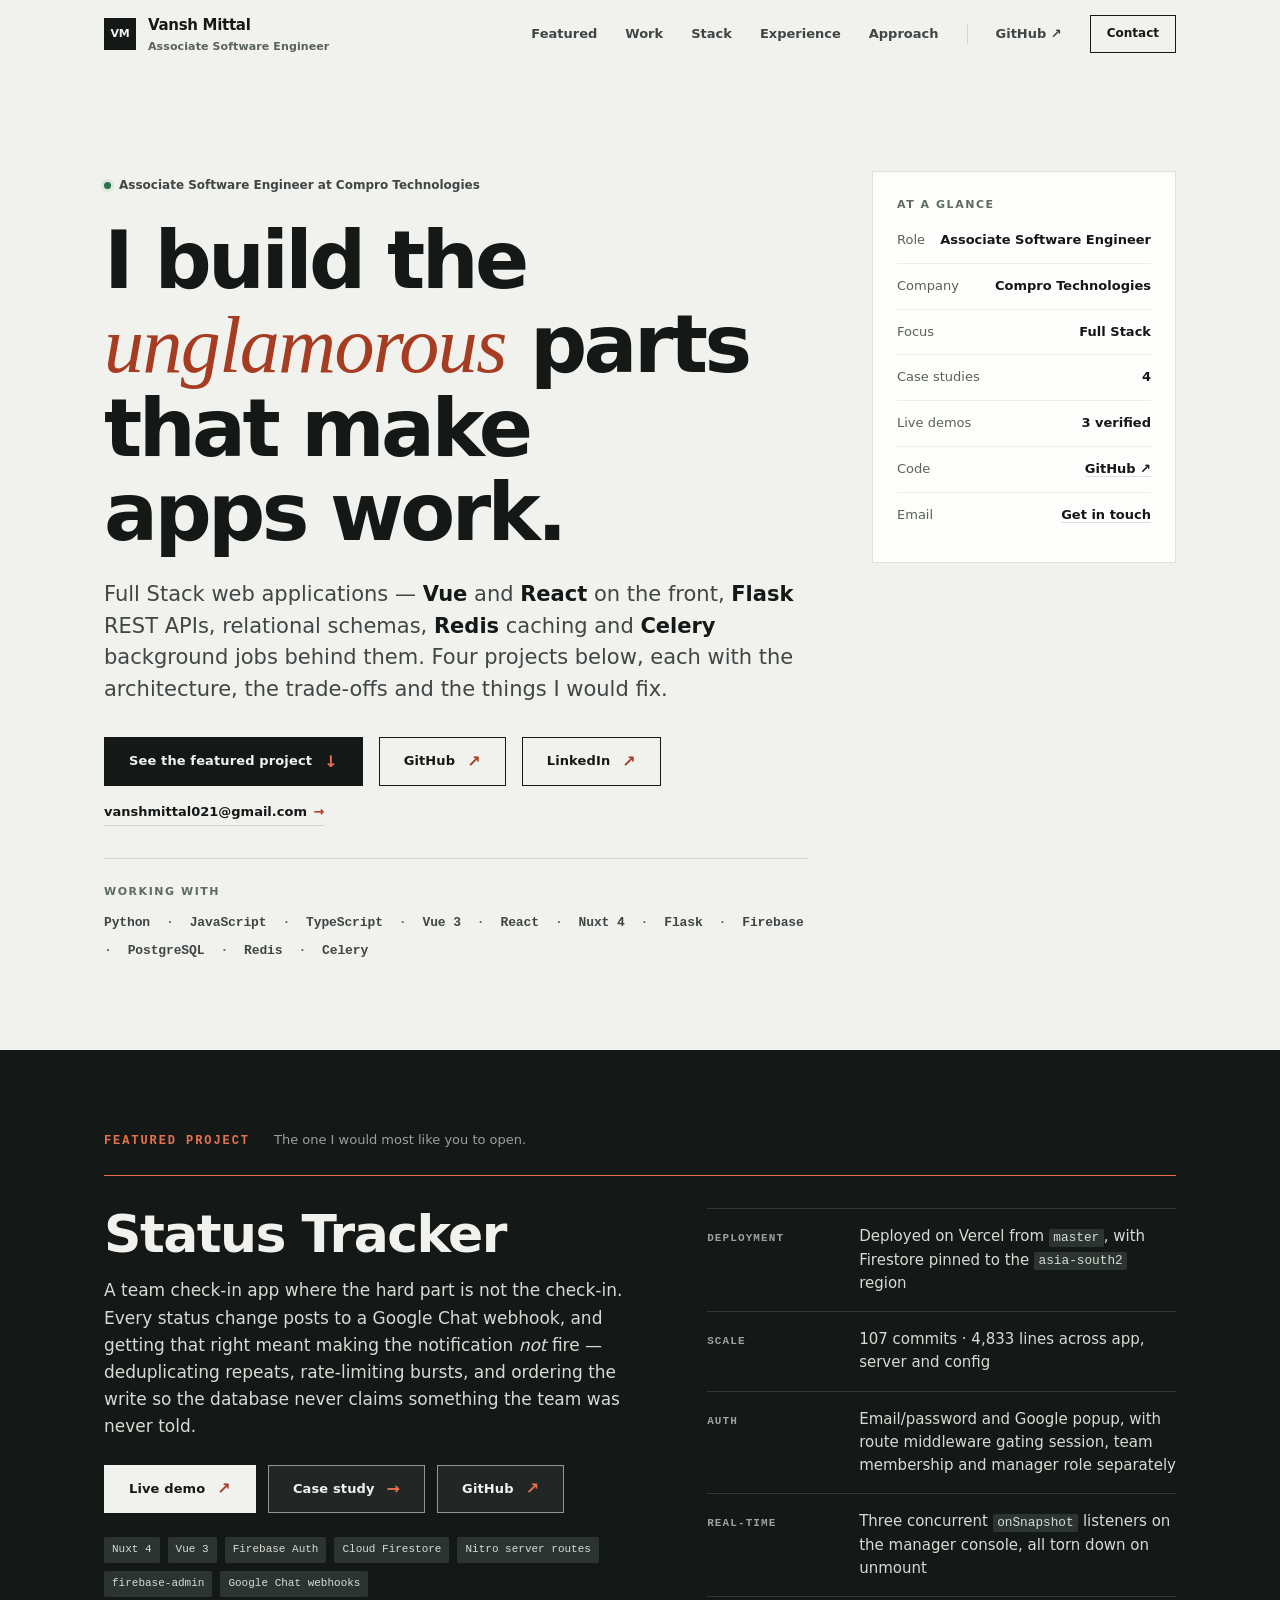
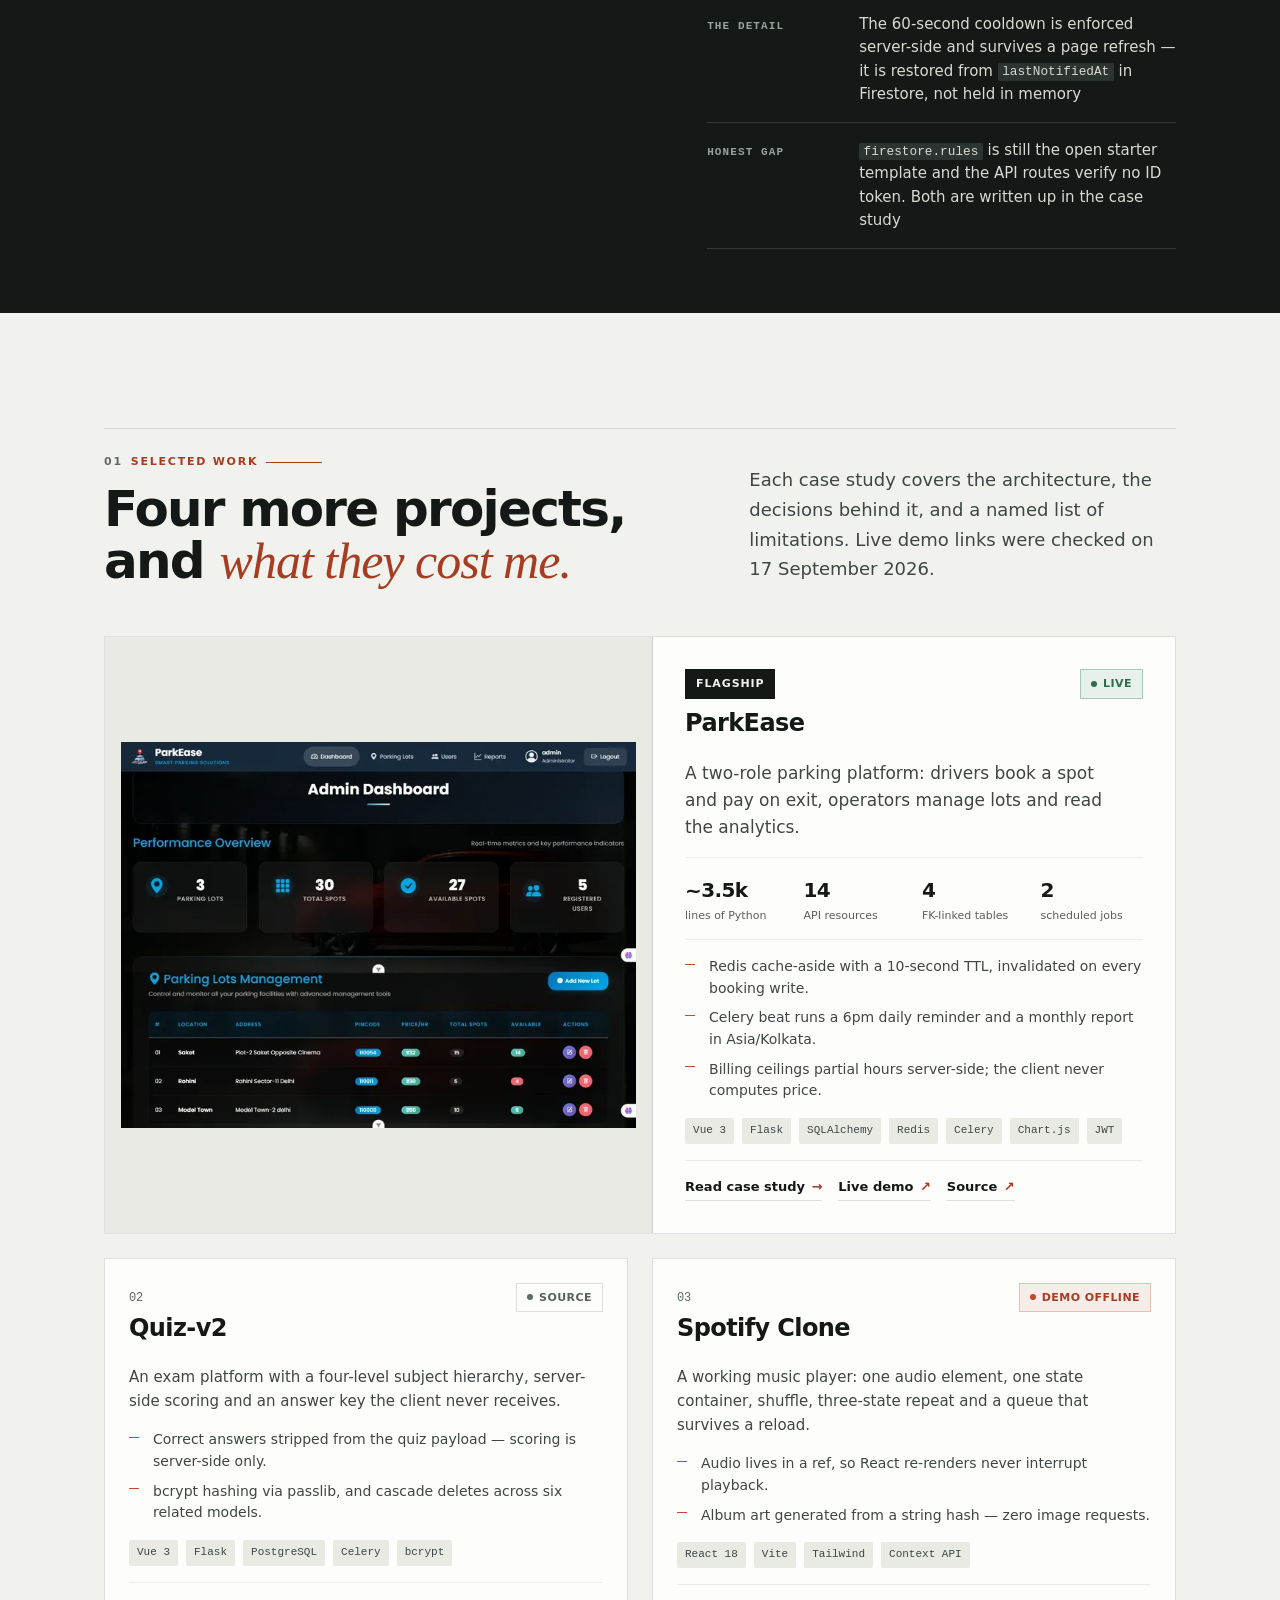
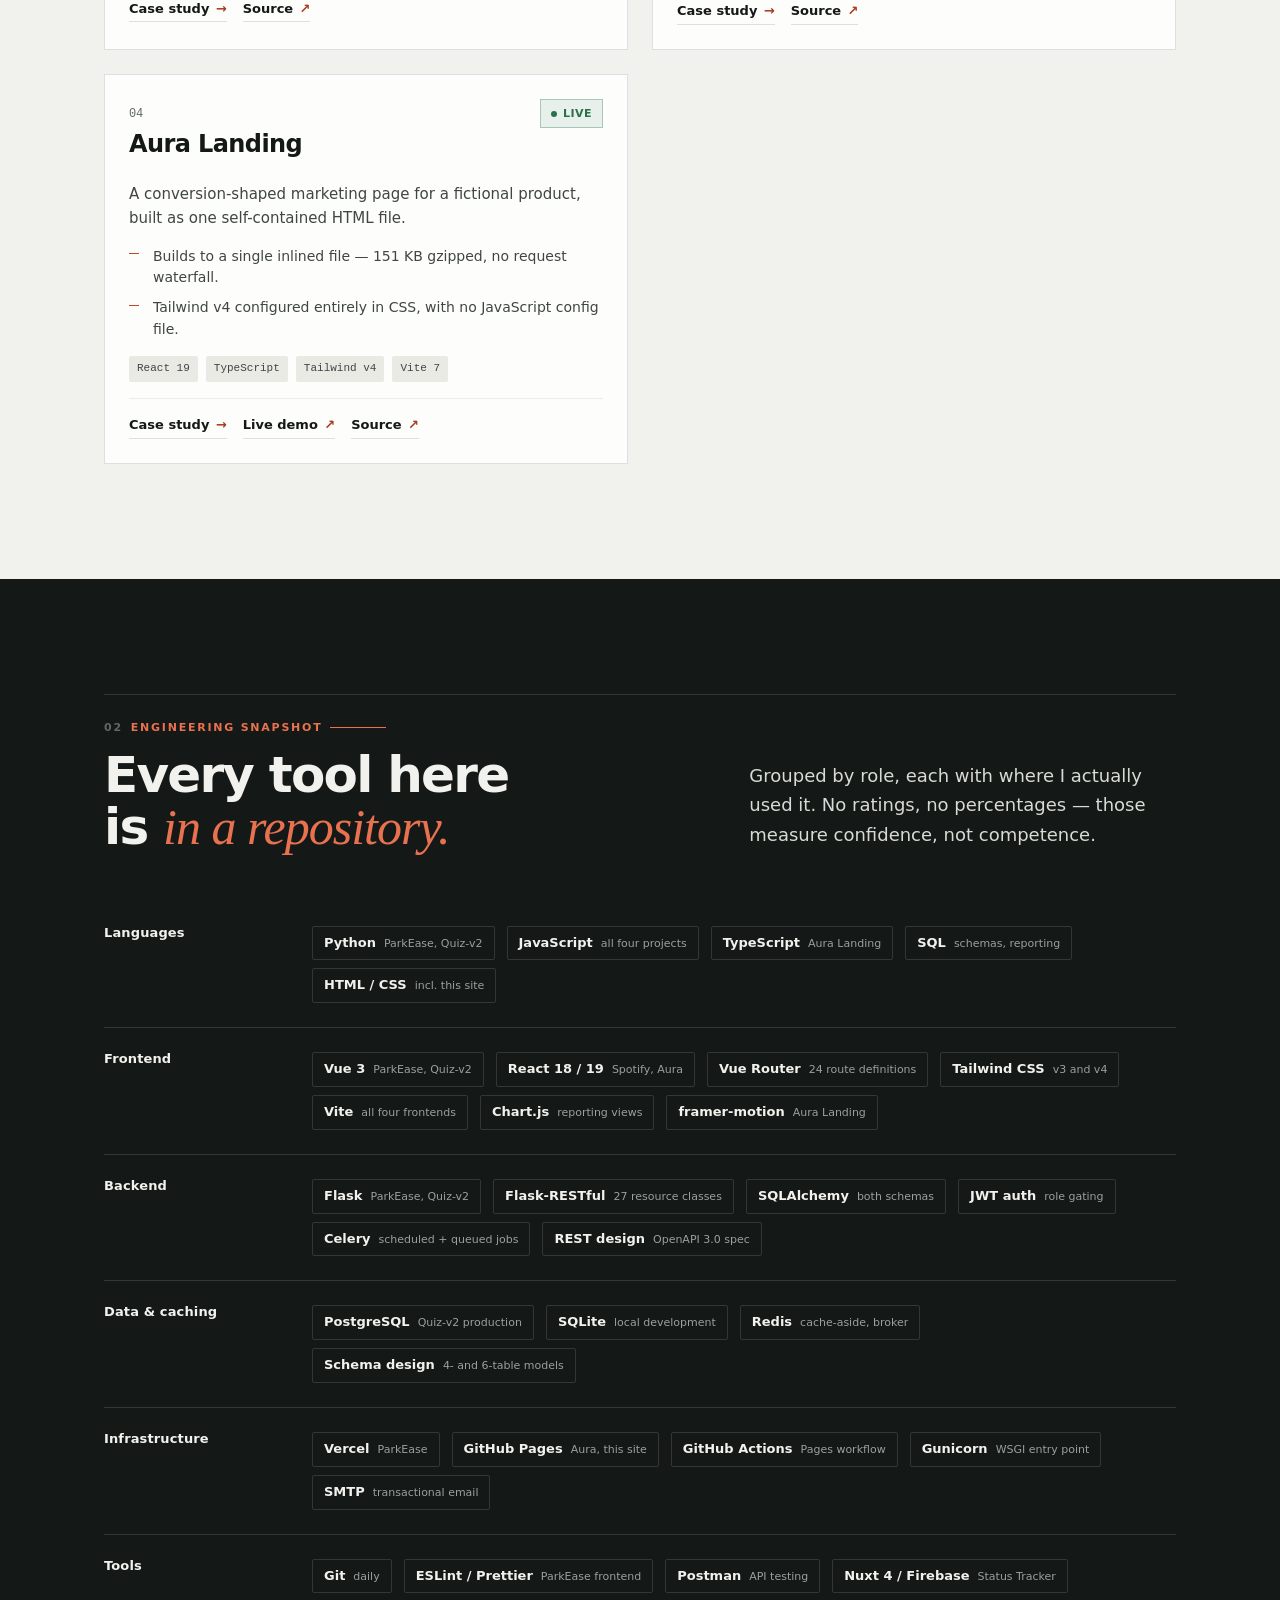
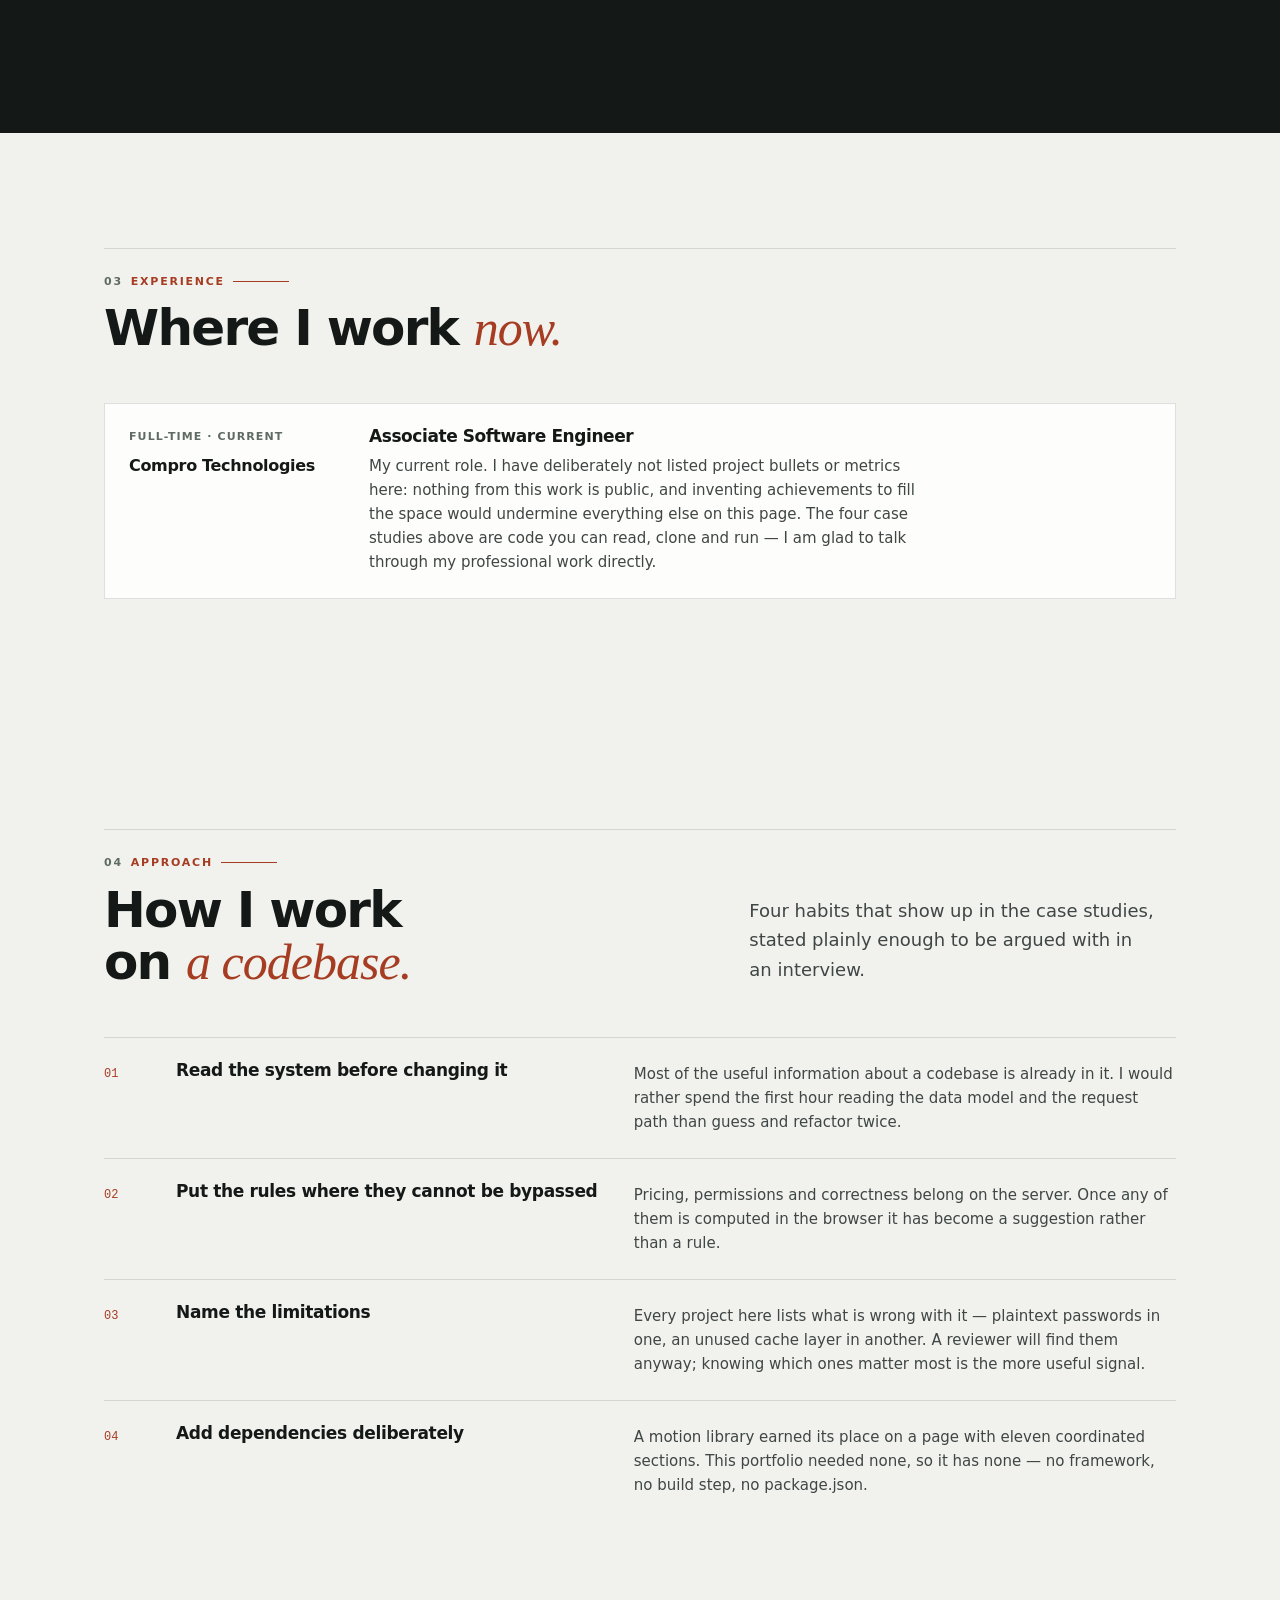
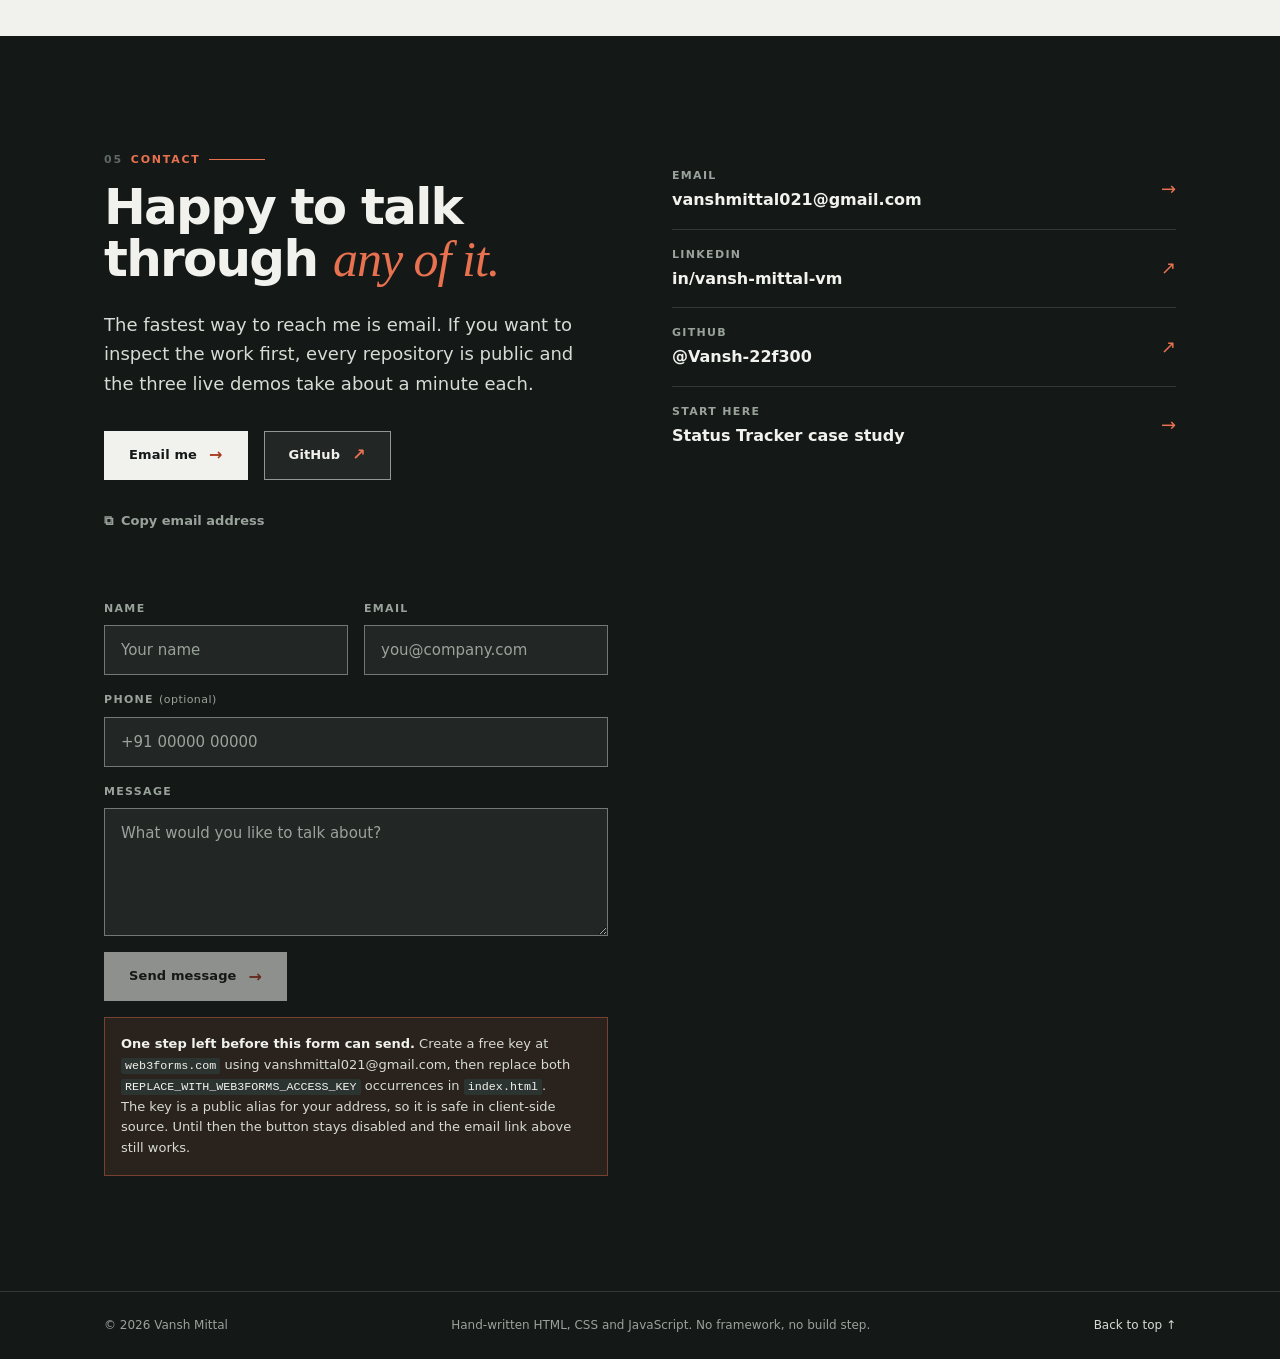
==== commit 3a607043: "Prepare portfolio for Vercel production Migrate the canonical production origin from GitHub Pages to" ====
--- a/index.html
+++ b/index.html
@@ -7,14 +7,14 @@
 <title>Vansh Mittal — Associate Software Engineer</title>
 <meta name="description" content="Vansh Mittal, Associate Software Engineer at Compro Technologies. Full Stack web applications built with Vue, React, Flask REST APIs, PostgreSQL, Redis caching and Celery background jobs. Four engineering case studies with verified evidence.">
 <meta name="author" content="Vansh Mittal">
-<link rel="canonical" href="https://vansh-22f300.github.io/Portfolio-Sept26/">
+<link rel="canonical" href="https://vansh-mittal-portfolio.vercel.app/">
 
 <meta property="og:type" content="website">
 <meta property="og:site_name" content="Vansh Mittal — Engineering Portfolio">
 <meta property="og:title" content="Vansh Mittal — Associate Software Engineer">
 <meta property="og:description" content="Full Stack web applications: Vue and React frontends, Flask REST APIs, relational schemas, Redis caching and Celery background jobs. Four case studies with verified evidence.">
-<meta property="og:url" content="https://vansh-22f300.github.io/Portfolio-Sept26/">
-<meta property="og:image" content="https://vansh-22f300.github.io/Portfolio-Sept26/assets/og-card.png">
+<meta property="og:url" content="https://vansh-mittal-portfolio.vercel.app/">
+<meta property="og:image" content="https://vansh-mittal-portfolio.vercel.app/assets/og-card.png">
 <meta property="og:image:alt" content="Vansh Mittal — Associate Software Engineer. Vue, React, Flask, PostgreSQL, Redis, Celery.">
 <meta property="og:image:width" content="1200">
 <meta property="og:image:height" content="630">
@@ -23,7 +23,7 @@
 <meta name="twitter:card" content="summary_large_image">
 <meta name="twitter:title" content="Vansh Mittal — Associate Software Engineer">
 <meta name="twitter:description" content="Full Stack web applications: Vue and React frontends, Flask REST APIs, Redis caching and Celery background jobs. Four case studies with verified evidence.">
-<meta name="twitter:image" content="https://vansh-22f300.github.io/Portfolio-Sept26/assets/og-card.png">
+<meta name="twitter:image" content="https://vansh-mittal-portfolio.vercel.app/assets/og-card.png">
 
 <meta name="theme-color" content="#f1f2ed" media="(prefers-color-scheme: light)">
 <meta name="theme-color" content="#141817" media="(prefers-color-scheme: dark)">
@@ -37,11 +37,11 @@
   "@graph": [
     {
       "@type": "Person",
-      "@id": "https://vansh-22f300.github.io/Portfolio-Sept26/#person",
+      "@id": "https://vansh-mittal-portfolio.vercel.app/#person",
       "name": "Vansh Mittal",
       "jobTitle": "Associate Software Engineer",
       "email": "mailto:vanshmittal021@gmail.com",
-      "url": "https://vansh-22f300.github.io/Portfolio-Sept26/",
+      "url": "https://vansh-mittal-portfolio.vercel.app/",
       "worksFor": { "@type": "Organization", "name": "Compro Technologies" },
       "sameAs": [
         "https://github.com/Vansh-22f300",
@@ -55,11 +55,11 @@
     },
     {
       "@type": "WebSite",
-      "@id": "https://vansh-22f300.github.io/Portfolio-Sept26/#website",
-      "url": "https://vansh-22f300.github.io/Portfolio-Sept26/",
+      "@id": "https://vansh-mittal-portfolio.vercel.app/#website",
+      "url": "https://vansh-mittal-portfolio.vercel.app/",
       "name": "Vansh Mittal — Engineering Portfolio",
       "inLanguage": "en",
-      "publisher": { "@id": "https://vansh-22f300.github.io/Portfolio-Sept26/#person" }
+      "publisher": { "@id": "https://vansh-mittal-portfolio.vercel.app/#person" }
     }
   ]
 }
@@ -650,7 +650,7 @@
           </h2>
           <p class="lede" style="margin-bottom:2rem">
             The fastest way to reach me is email. If you want to inspect the work first, every
-            repository is public and the two live demos take about a minute each.
+            repository is public and the three live demos take about a minute each.
           </p>
 
           <div style="display:flex;flex-wrap:wrap;gap:1rem">
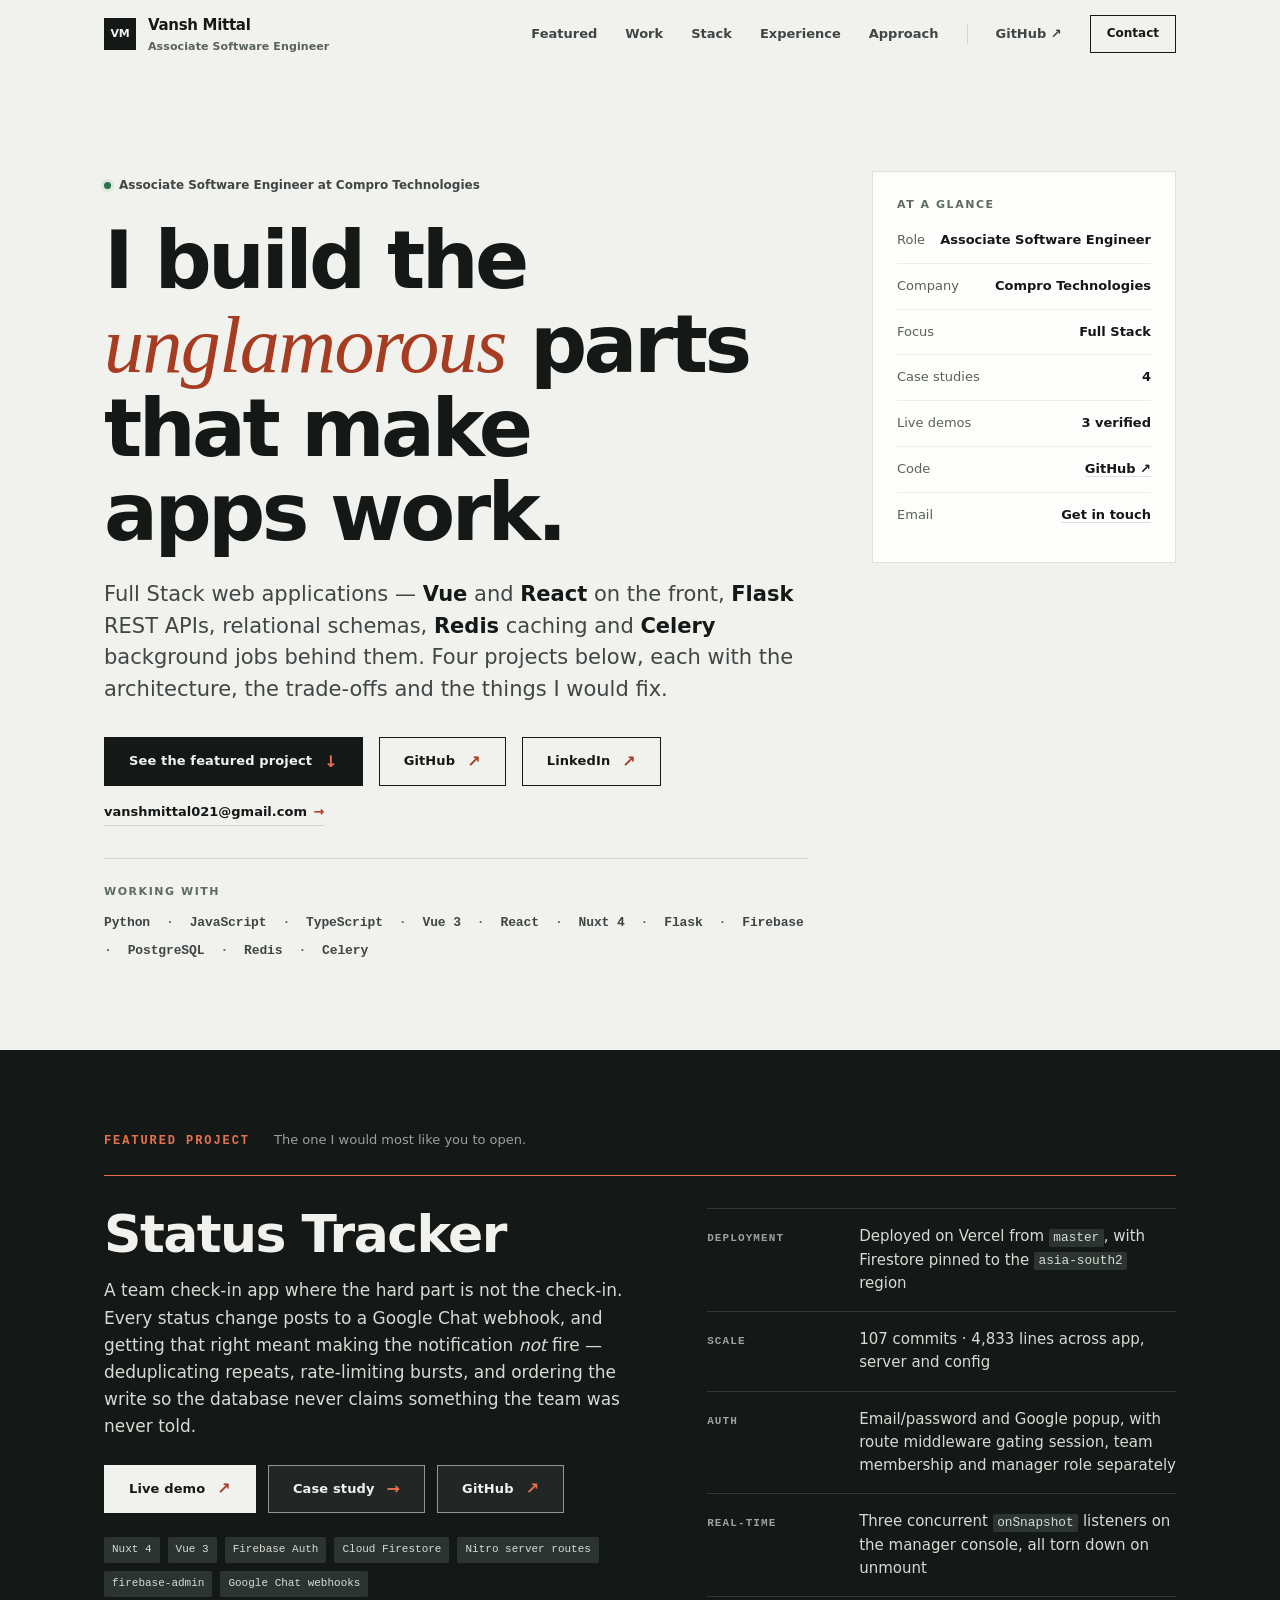
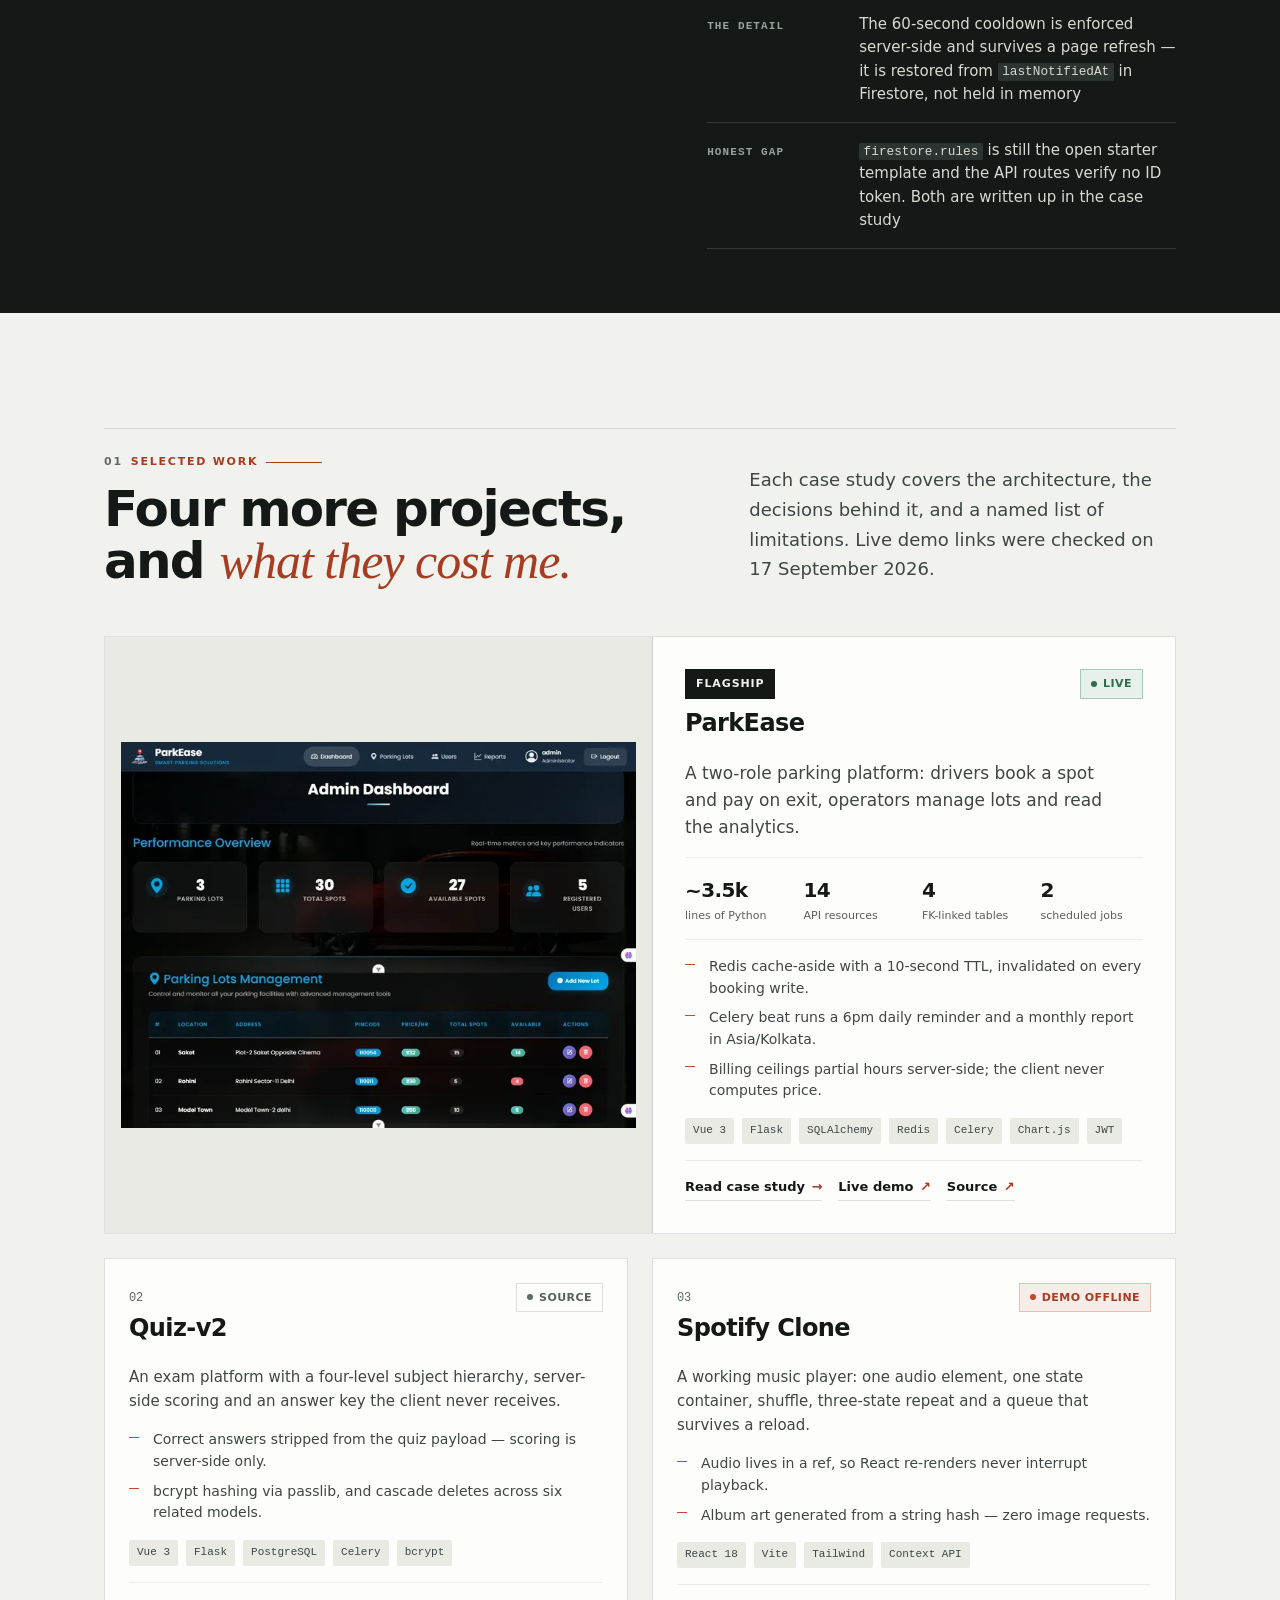
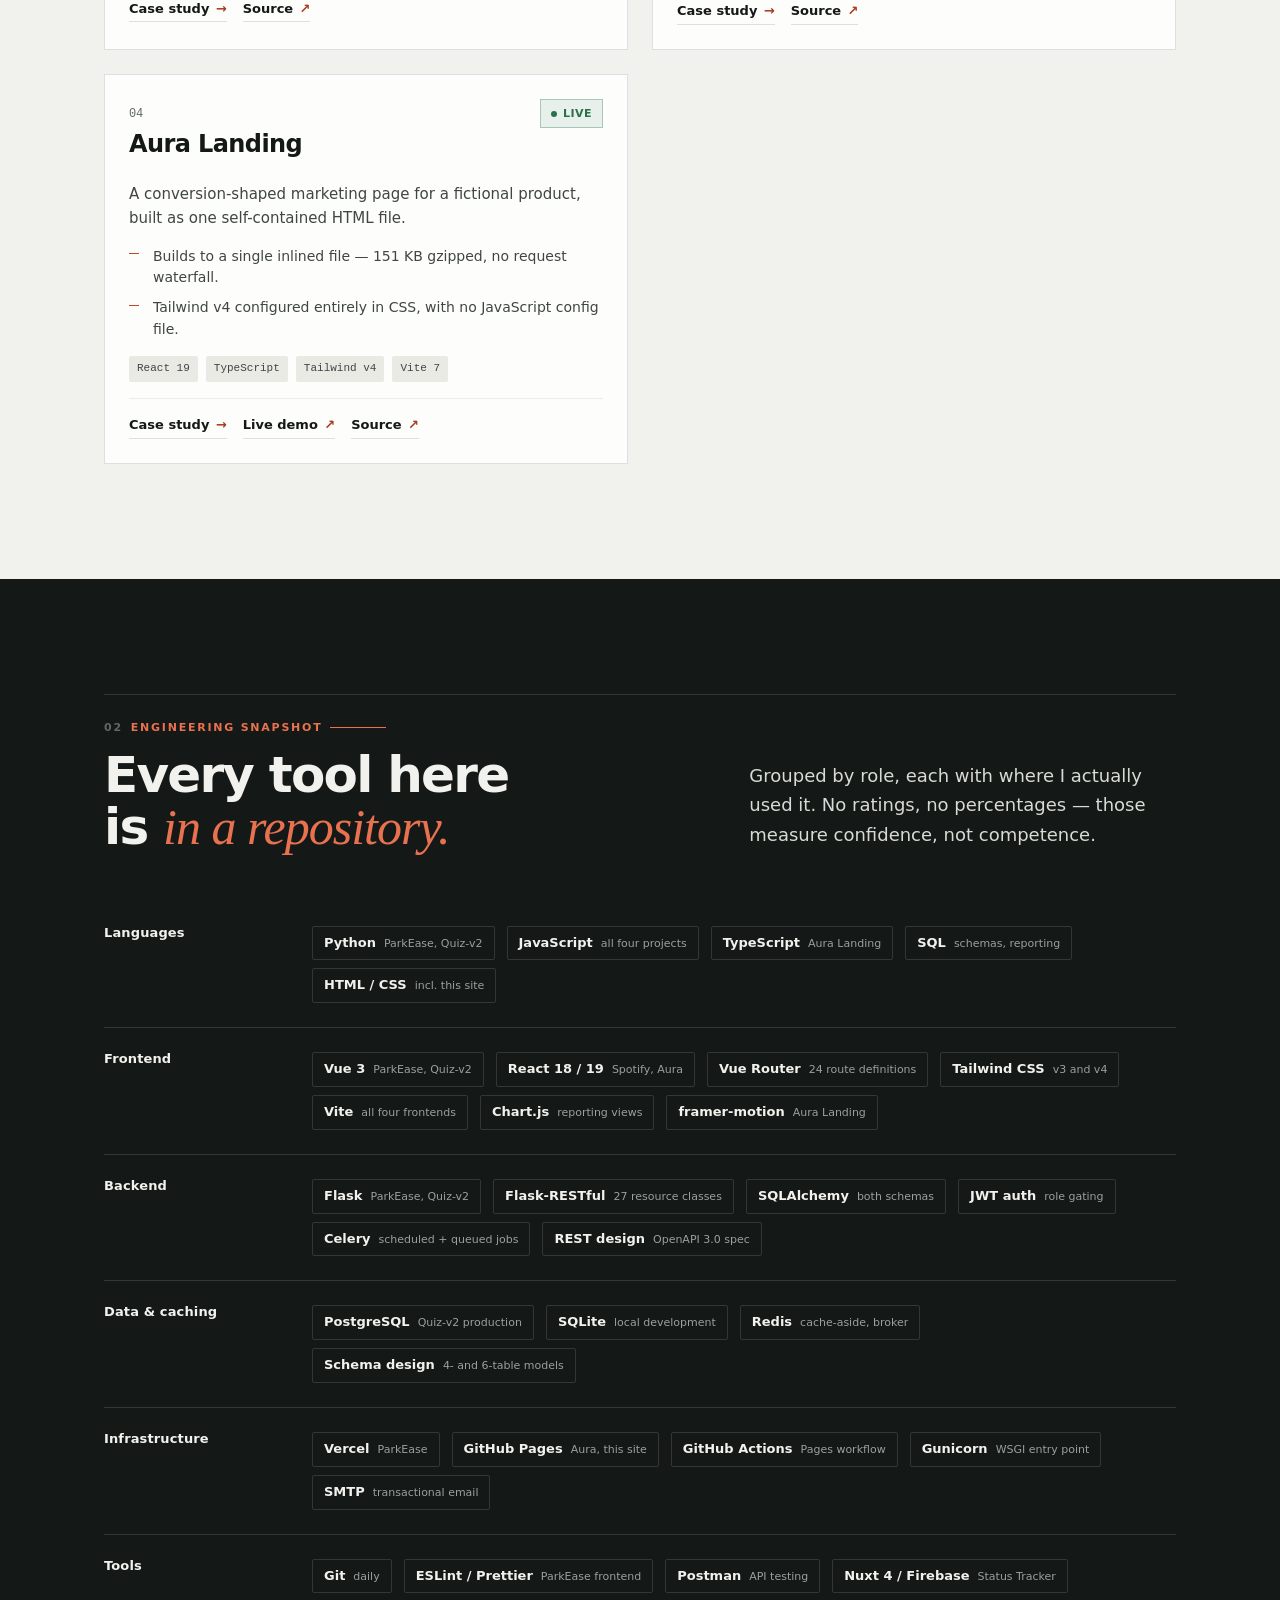
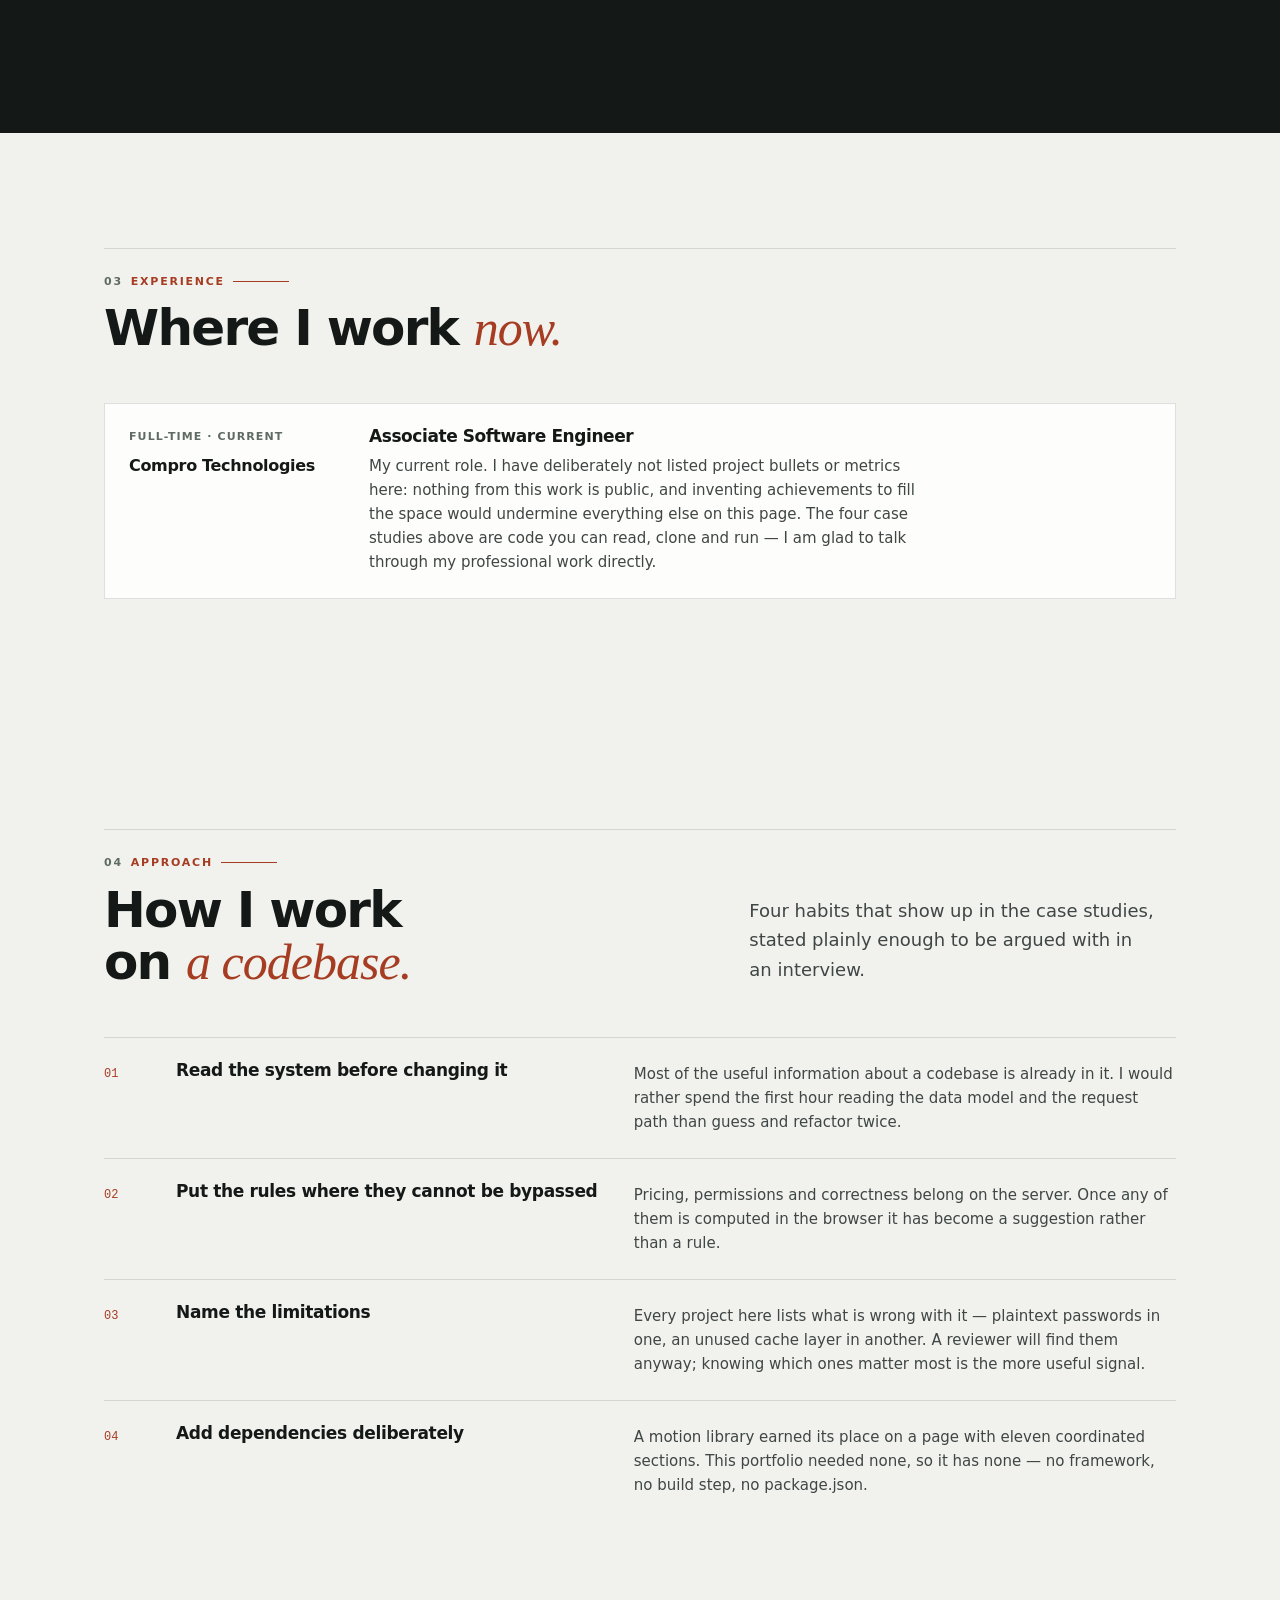
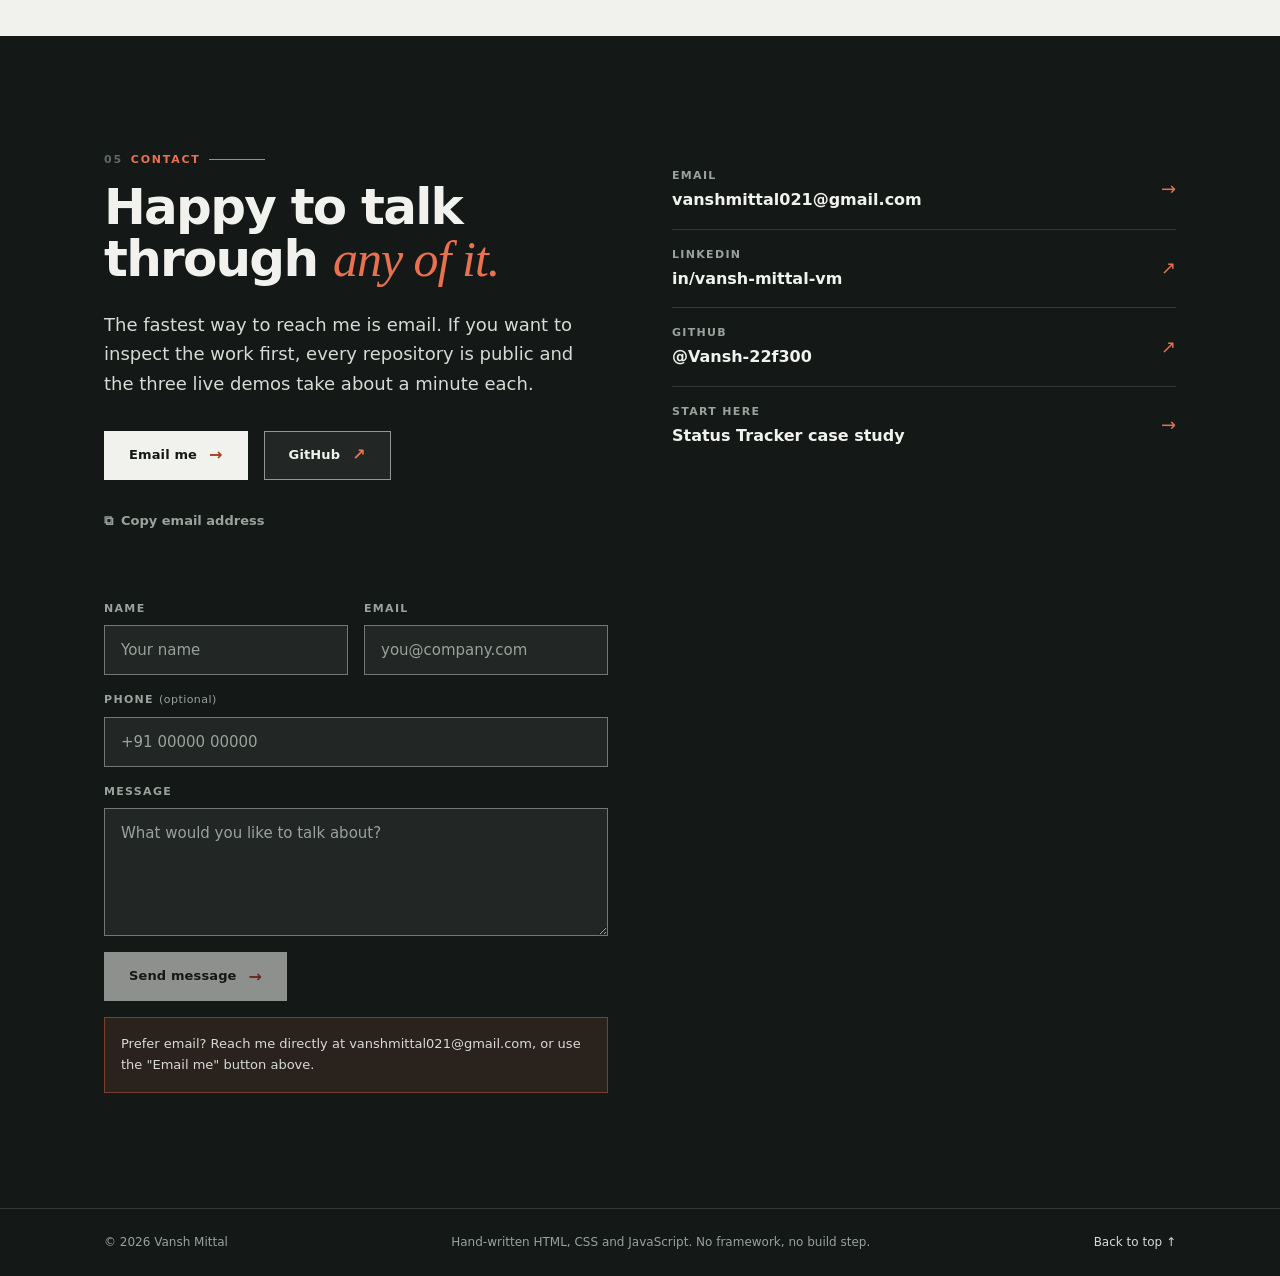
==== commit af586a60: "Refine final portfolio credibility copy - Status Tracker limitations note now reads "All six" to mat" ====
--- a/index.html
+++ b/index.html
@@ -727,13 +727,9 @@
             </div>
 
             <p class="cform__setup" data-form-setup hidden>
-              <strong>One step left before this form can send.</strong>
-              Create a free key at <code>web3forms.com</code> using
-              vanshmittal021@gmail.com, then replace both
-              <code>REPLACE_WITH_WEB3FORMS_ACCESS_KEY</code> occurrences in
-              <code>index.html</code>. The key is a public alias for your address, so it is safe in
-              client-side source. Until then the button stays disabled and the email link above
-              still works.
+              Prefer email? Reach me directly at
+              <a href="mailto:vanshmittal021@gmail.com">vanshmittal021@gmail.com</a>,
+              or use the "Email me" button above.
             </p>
           </form>
         </div>
--- a/styles.css
+++ b/styles.css
@@ -950,6 +950,62 @@
 .cs-section, .cs-section > .wrap { max-width: 100%; }
 .cs-section img, .cs-section svg, .cs-section table, .cs-section pre { max-width: 100%; }
 
+/* ------------------------------------------------ 13b on-this-page contents
+
+   Per-page table of contents for the case study. Progressive and layout-safe:
+   a real <nav> of in-page anchors wrapped in a native <details>, so it works
+   with JS and CSS disabled and adds only a labelled disclosure to the reading
+   order. It is a closed disclosure at the top of the article at every width,
+   aligned to the section gutter and width-capped on wider screens — see the
+   note by the 900px rule for why it is deliberately not a persistent side
+   rail. In normal flow, so it can shift no layout. Scroll-spy (script.js)
+   marks the current section with aria-current="location" while it is open. */
+.cs-toc { margin: 0 0 var(--s6); padding-inline: var(--gutter); }
+.cs-toc__d {
+  border: 1px solid var(--line);
+  background: var(--surface);
+  border-radius: var(--radius);
+}
+.cs-toc__sum {
+  display: flex; align-items: center; gap: var(--s2);
+  cursor: pointer;
+  padding: var(--s3) var(--s4);
+  list-style: none;
+  font-size: 0.6875rem; font-weight: 750; letter-spacing: 0.14em;
+  text-transform: uppercase; color: var(--ink-3);
+}
+.cs-toc__sum::-webkit-details-marker { display: none; }
+.cs-toc__sum::after {
+  content: ""; margin-left: auto;
+  width: 0.5rem; height: 0.5rem;
+  border-right: 1.5px solid currentColor; border-bottom: 1.5px solid currentColor;
+  transform: translateY(-2px) rotate(45deg);
+  transition: transform var(--fast) var(--ease);
+}
+.cs-toc__d[open] .cs-toc__sum::after { transform: translateY(1px) rotate(-135deg); }
+.cs-toc__list {
+  margin: 0; padding: var(--s2) var(--s4) var(--s4);
+  list-style: none;
+  border-top: 1px solid var(--line-2);
+}
+.cs-toc__list li { margin: 0; }
+.cs-toc__list a {
+  display: block; padding: var(--s2) 0;
+  font-size: 0.875rem; color: var(--ink-2);
+}
+.cs-toc__list a:hover { color: var(--accent-2); }
+.cs-toc__list a[aria-current="location"] { color: var(--accent-2); font-weight: 650; }
+
+/* Deliberately an inline disclosure at every width, not a persistent side
+   rail: the case-study sections are full-bleed and already carry a sticky
+   per-section label in their own left column, so there is no outer margin a
+   rail could occupy without overlapping that column or capping the content —
+   a redesign this work is scoped out of. The scroll-spy still marks the
+   current entry whenever the list is open. */
+@media (min-width: 900px) {
+  .cs-toc__d { max-width: 34rem; }
+}
+
 .prose { max-width: 68ch; }
 .prose p { color: var(--ink-2); font-size: 1rem; line-height: 1.7; }
 .prose p + p { margin-top: var(--s4); }
@@ -1119,7 +1175,27 @@
 .evidence {
   display: grid; gap: var(--s5);
   grid-template-columns: repeat(auto-fit, minmax(min(100%, 300px), 1fr));
-}
+  /* Size each card to its own content, like .shots. Without this the grid
+     stretches every card to the tallest one and pads the shorter captions
+     with blank figure background. */
+  align-items: start;
+}
+
+/* Evidence figures reuse the screenshot lightbox: the image is a real link to
+   the full-size file (works JS-off), the caption carries the same ⤢ affordance
+   as .shot so touch users see it's zoomable without hovering. */
+.fig--zoom a { display: block; }
+.fig--zoom img { display: block; cursor: zoom-in; }
+/* .fig has overflow:hidden, so the focus ring is drawn inward to avoid clipping. */
+.fig--zoom a:focus-visible { outline: 2px solid var(--accent); outline-offset: -2px; border-radius: 1px; }
+/* Tighter vertical padding than the base .fig caption so one-line captions sit
+   close to the image; horizontal padding stays comfortable. Two-line captions
+   still wrap and grow the row naturally. */
+.fig--zoom figcaption {
+  display: flex; align-items: center; justify-content: space-between; gap: var(--s3);
+  padding-block: var(--s2);
+}
+.fig__zoom { color: var(--accent-2); font-size: 0.875rem; flex: none; }
 
 /* Lightbox */
 .lb {
@@ -1298,6 +1374,52 @@
 
 /* Form feedback fades in instead of snapping. */
 .cform__status { transition: color 200ms var(--ease); }
+
+/* ------------------------------------------------ 16c reading progress
+
+   Case-study only. A 2px hairline pinned to the top edge that fills left→right
+   as the page scrolls. Purely decorative (aria-hidden), fixed and transform-
+   driven so it can never shift layout. Implemented with a CSS scroll-driven
+   timeline — no scroll listener, no main-thread work. Where the timeline is
+   unsupported (Safari < 26, Firefox) it is hidden rather than left frozen;
+   the bar carries no information, so absence is the correct fallback. */
+.reading-progress {
+  position: fixed;
+  inset: 0 0 auto 0;
+  height: 2px;
+  z-index: 150;
+  background: var(--accent);
+  transform: scaleX(0);
+  transform-origin: left;
+  animation: reading-progress-grow linear both;
+  animation-timeline: scroll(root block);
+  pointer-events: none;
+}
+@keyframes reading-progress-grow { to { transform: scaleX(1); } }
+
+/* No scroll-timeline support: hide it. Nothing depends on it. */
+@supports not (animation-timeline: scroll(root block)) {
+  .reading-progress { display: none; }
+}
+
+/* ------------------------------------------------ 16d view transitions
+
+   Same-origin navigations (home ⇆ case study, prev/next) cross-fade instead
+   of hard-cutting. Opt-in and progressive: the whole site shares one
+   stylesheet, so both documents in any navigation carry this rule — which is
+   what cross-document transitions require. Browsers without the API (Firefox,
+   Safari < 18) navigate exactly as before; there is nothing to polyfill
+   because the feature adds only the transition. In-page anchor jumps (#work)
+   are same-document and untouched, so scroll-spy and smooth scroll are
+   unaffected. Tuned to the site's own easing, kept short so it reads as polish
+   and never as a wait. */
+@view-transition { navigation: auto; }
+
+::view-transition-old(root),
+::view-transition-new(root) {
+  animation-duration: 200ms;
+  animation-timing-function: var(--ease);
+}
 
 @media (prefers-reduced-motion: reduce) {
   html { scroll-behavior: auto; }
@@ -1320,13 +1442,19 @@
   .clink:hover .clink__ico { transform: none; }
   .pcard:hover { box-shadow: none; }
   .lb[data-open='true'] .lb__img { animation: none; }
+  /* Scroll-coupled, but hidden under reduced motion as the safest reading. */
+  .reading-progress { display: none; }
+  /* View-transition pseudo-elements live outside the DOM, so the universal
+     reset above never reaches them — snap the cross-fade off explicitly. */
+  ::view-transition-old(root),
+  ::view-transition-new(root) { animation: none !important; }
 }
 
 /* ---------------------------------------------------------------- 17 print */
 
 @media print {
-  .site-header, .nav, .lb, .skip-link, .csnav { display: none !important; }
-  .cform, .copybtn { display: none !important; }
+  .site-header, .nav, .lb, .skip-link, .csnav, .cs-toc { display: none !important; }
+  .cform, .copybtn, .reading-progress { display: none !important; }
   body { background: #fff; color: #000; }
   .panel-dark, .featured { background: #fff !important; color: #000 !important; }
   .panel-dark h2, .panel-dark h3, .panel-dark .skill__n,
